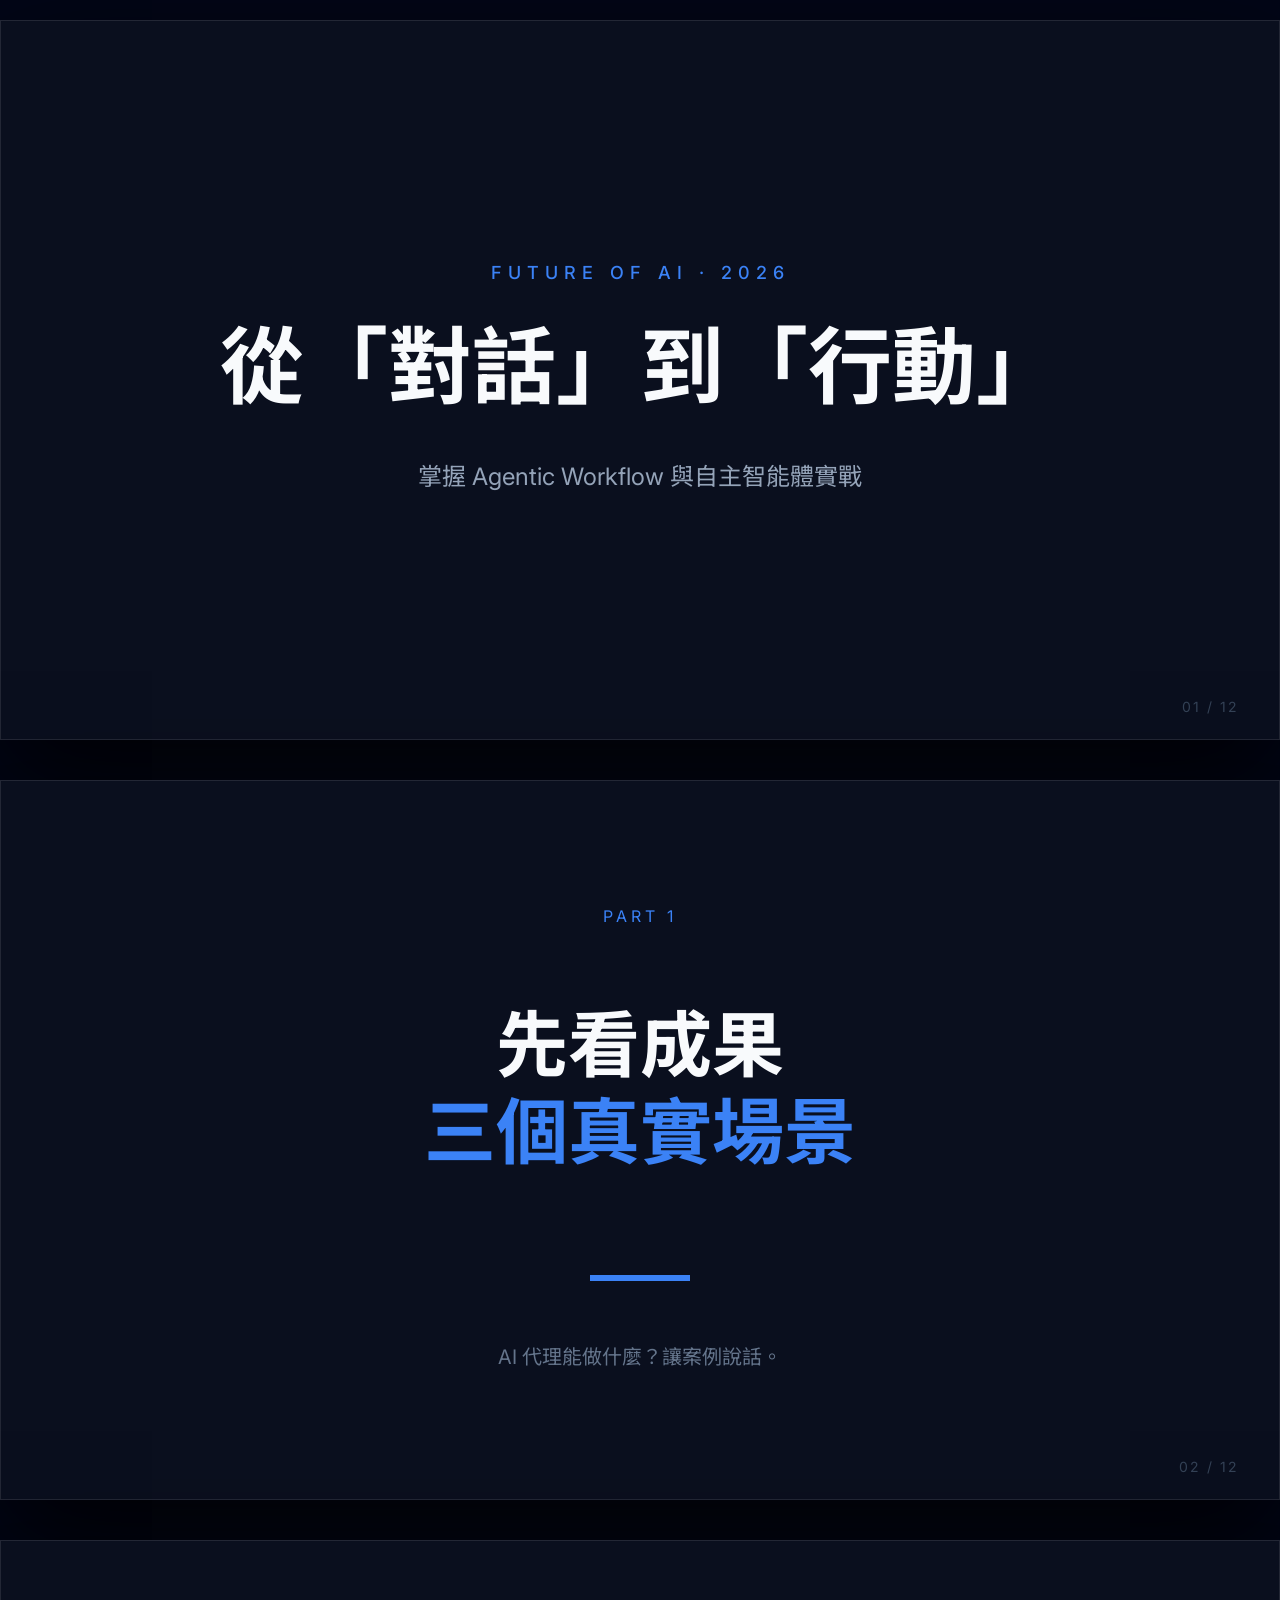
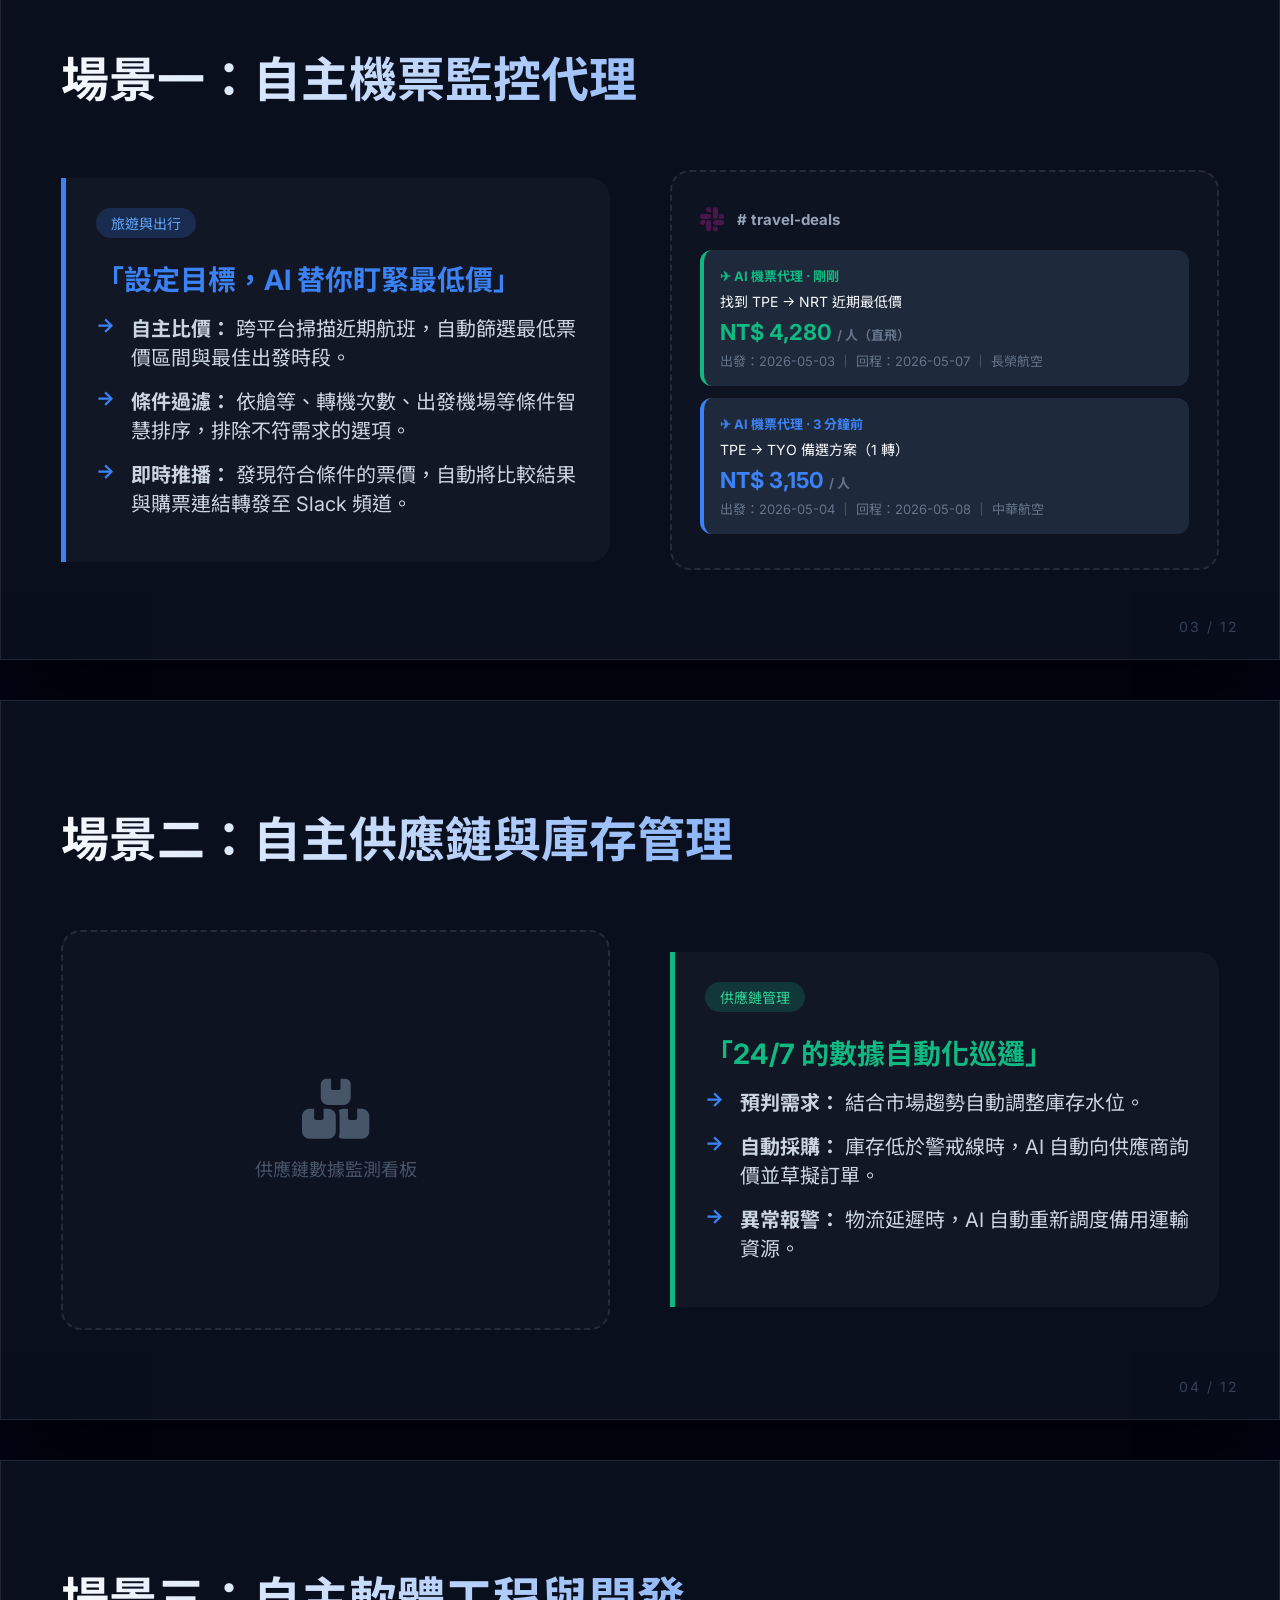
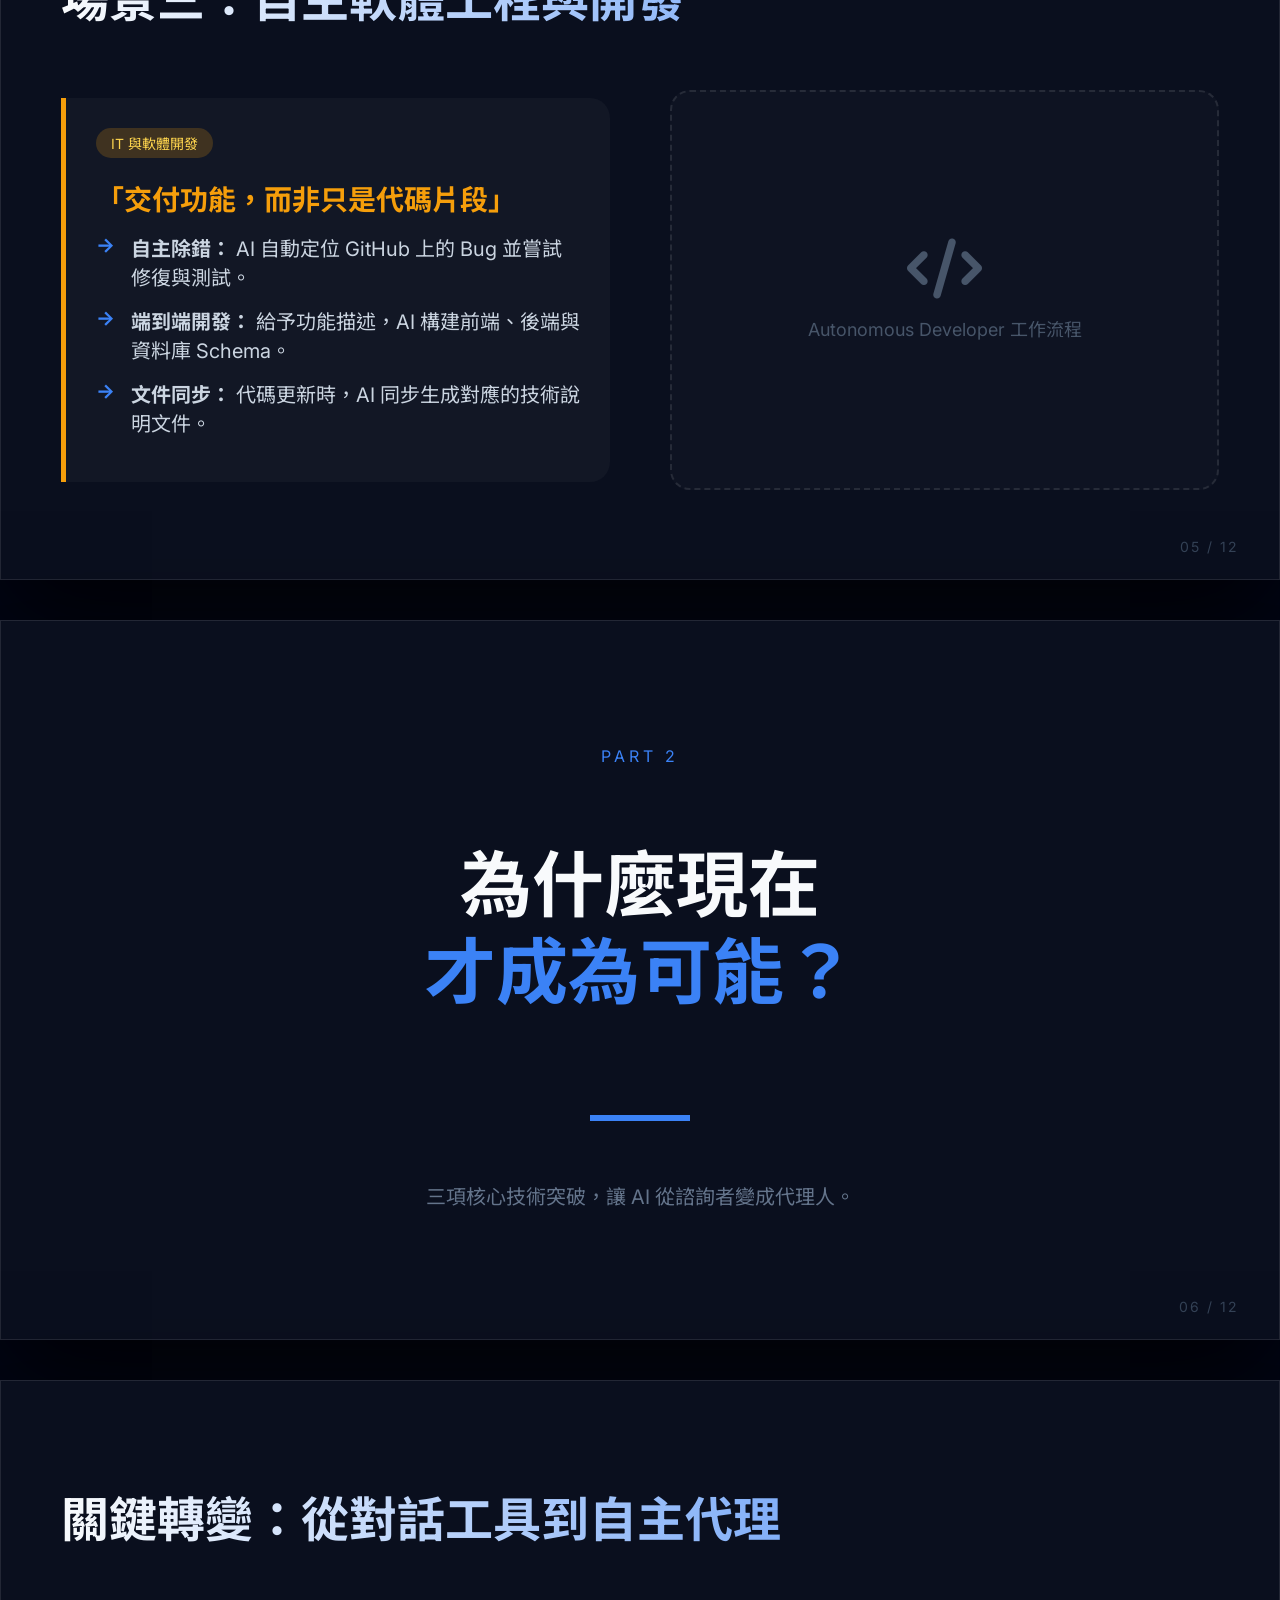
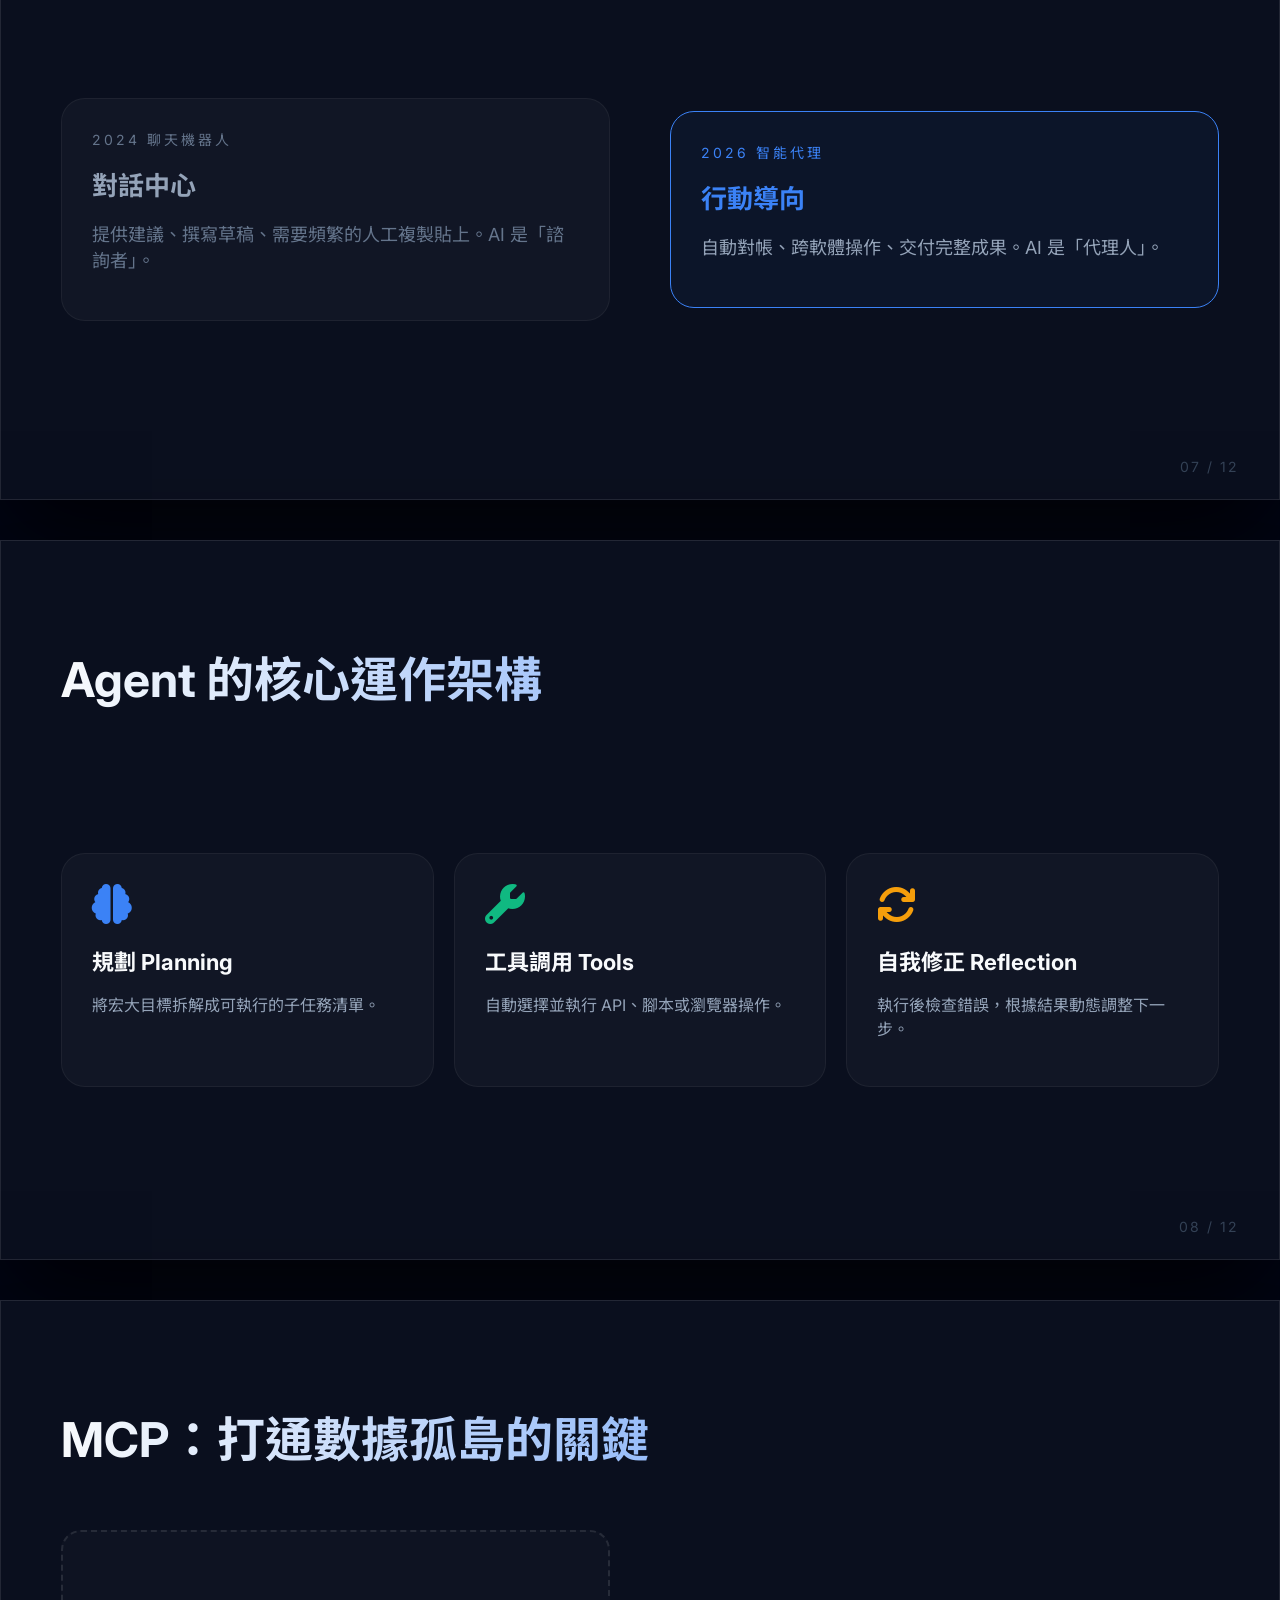
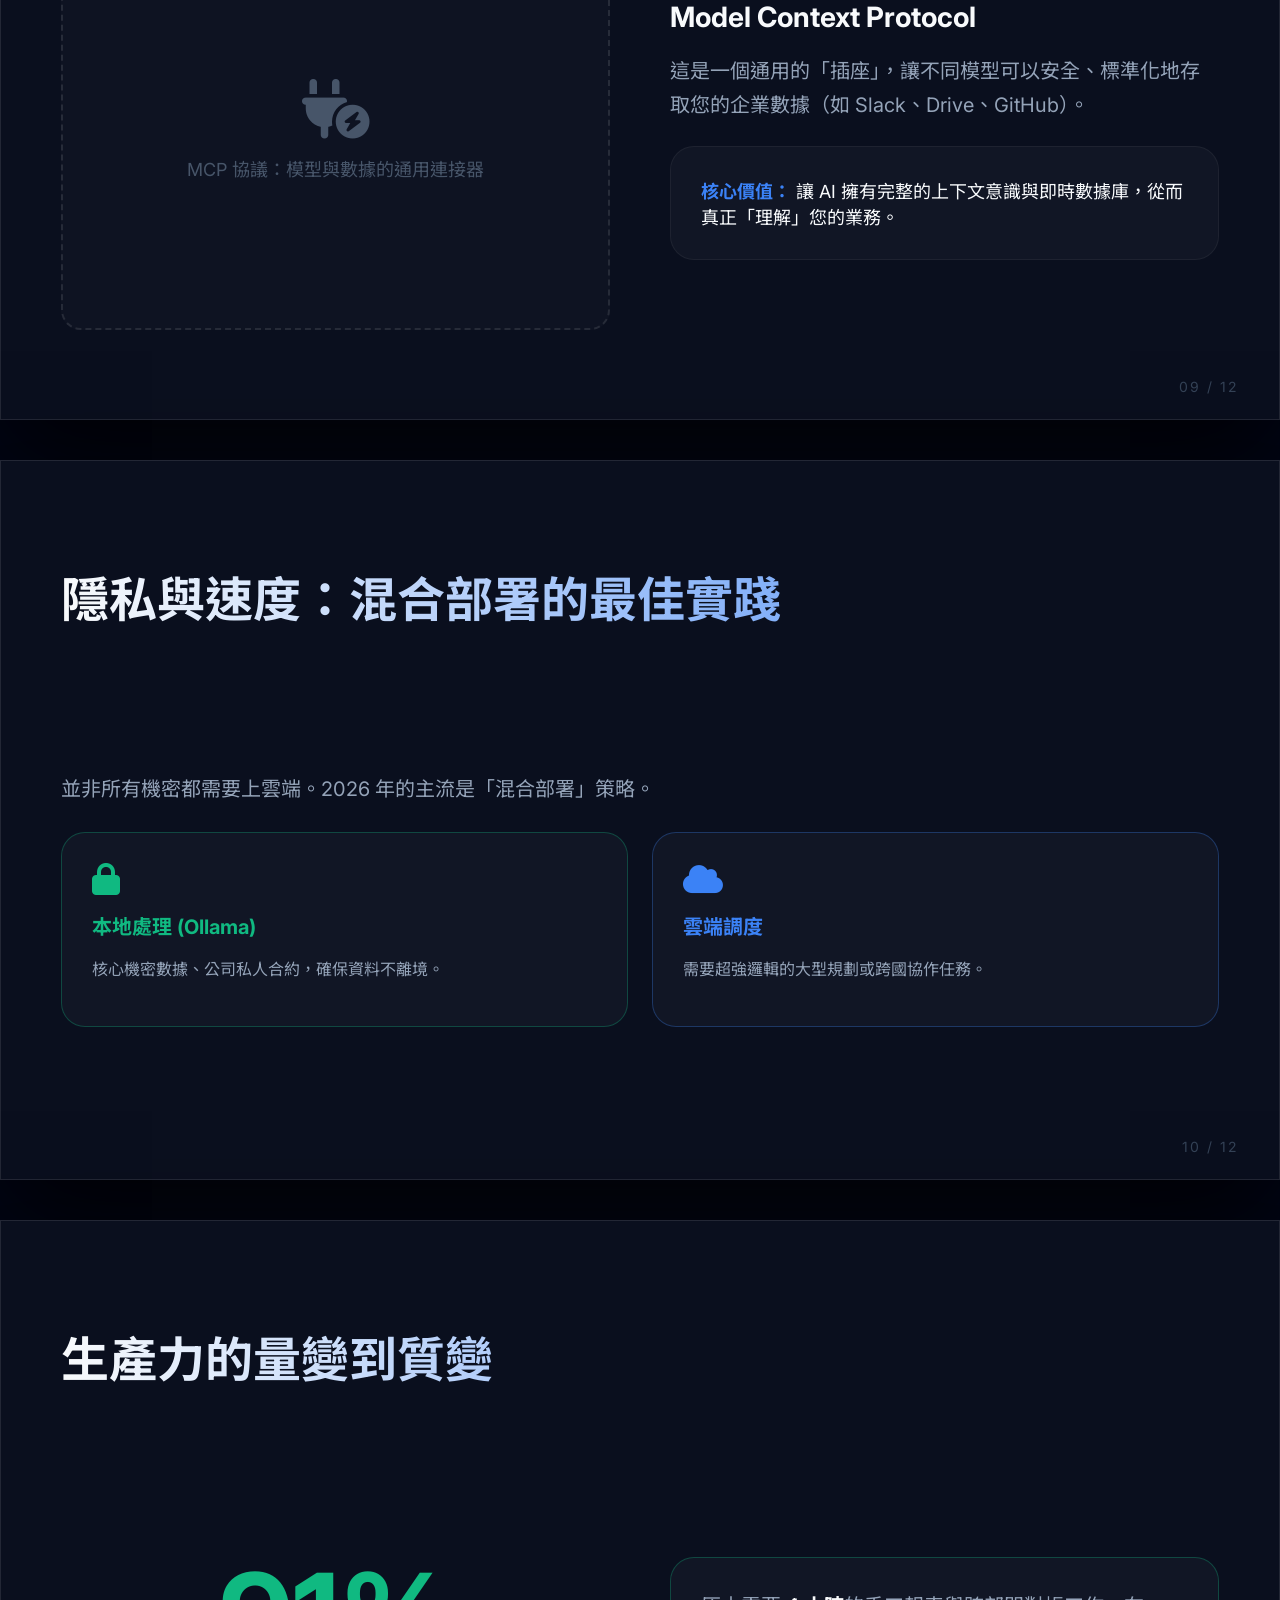
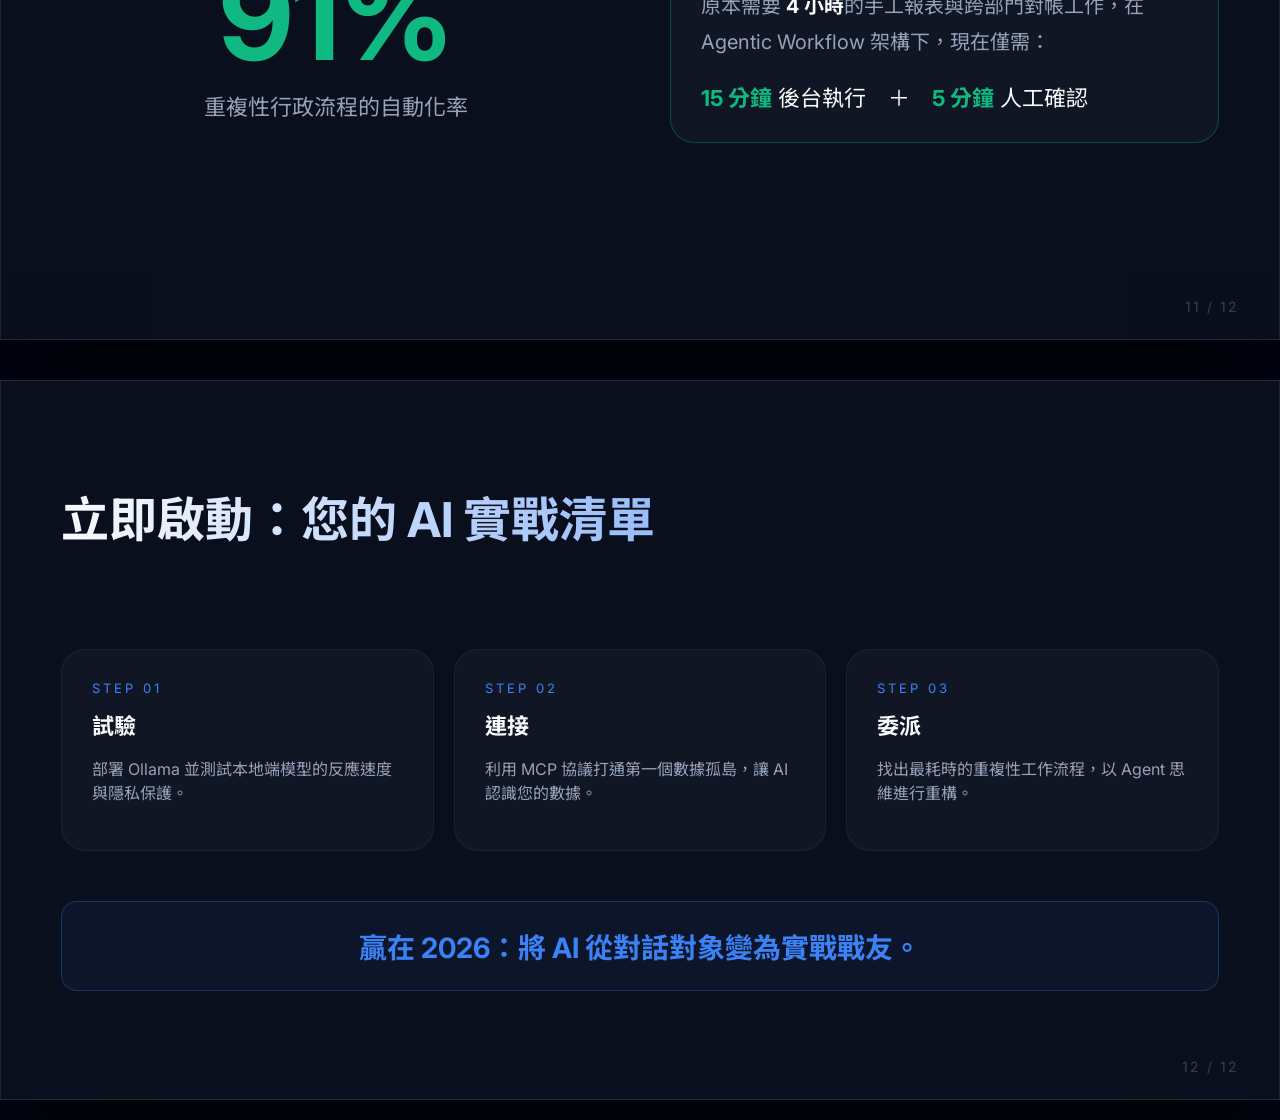
==== docs/index.html @ 6784529e "feat: replace customer service case with flight price monitoring agent with Slack integration" ====
<!DOCTYPE html>
<html lang="zh-Hant">
<head>
    <meta charset="UTF-8">
    <meta name="viewport" content="width=device-width, initial-scale=1.0">
    <title>2026 AI 革命：從理論到實戰</title>
    <link rel="preconnect" href="https://fonts.googleapis.com">
    <link rel="preconnect" href="https://fonts.gstatic.com" crossorigin>
    <link href="https://fonts.googleapis.com/css2?family=Inter:wght@400;700&family=Noto+Sans+TC:wght@400;700&display=swap" rel="stylesheet">
    <link rel="stylesheet" href="https://cdnjs.cloudflare.com/ajax/libs/font-awesome/6.5.1/css/all.min.css">
    <style>
        * { box-sizing: border-box; }
        body { background-color: #020617; margin: 0; padding: 20px 0; display: grid; gap: 40px; grid-template-columns: 1fr; place-items: center; font-family: 'Inter', 'Noto Sans TC', sans-serif; }
        .slide-container { width: 1280px; height: 720px; background-color: #0A0F1E; color: #F8FAFC; padding: 60px; overflow: hidden; position: relative; display: flex; flex-direction: column; border: 1px solid rgba(255, 255, 255, 0.1); box-shadow: 0 40px 100px rgba(0,0,0,0.8); }
        .slide-title { font-size: 48px; margin-bottom: 30px; background: linear-gradient(90deg, #F8FAFC 0%, #3B82F6 100%); -webkit-background-clip: text; -webkit-text-fill-color: transparent; z-index: 2; font-weight: 700; }
        .content-area { flex-grow: 1; display: flex; flex-direction: column; justify-content: center; width: 100%; z-index: 2; }
        .two-column { display: grid; grid-template-columns: 1fr 1fr; gap: 60px; align-items: center; }
        .placeholder-box { border-radius: 20px; border: 2px dashed rgba(255, 255, 255, 0.1); height: 400px; display: flex; flex-direction: column; align-items: center; justify-content: center; background: rgba(255, 255, 255, 0.02); color: #475569; font-size: 18px; gap: 16px; }
        .tile { background: rgba(255, 255, 255, 0.03); border: 1px solid rgba(255, 255, 255, 0.05); padding: 30px; border-radius: 24px; }
        .case-card { background: rgba(255, 255, 255, 0.03); border-left: 5px solid #3B82F6; padding: 30px; border-radius: 0 20px 20px 0; }
        .case-card h3 { font-size: 28px; color: #3B82F6; margin: 0 0 15px; }
        .tag { display: inline-block; background: rgba(59, 130, 246, 0.2); color: #60A5FA; padding: 5px 15px; border-radius: 50px; font-size: 14px; margin-bottom: 20px; text-transform: uppercase; }
        ul { list-style: none; padding: 0; margin: 0; }
        li { margin-bottom: 15px; padding-left: 35px; position: relative; font-size: 20px; color: #CBD5E1; }
        li::before { content: '→'; position: absolute; left: 0; color: #3B82F6; font-weight: 700; }
        .stats-highlight { font-size: 120px; font-weight: 700; color: #10B981; line-height: 1; }
        .slide-number { position: absolute; bottom: 24px; right: 40px; font-size: 14px; color: #334155; z-index: 2; letter-spacing: 2px; }
        .section-label { font-size: 16px; color: #3B82F6; letter-spacing: 4px; text-transform: uppercase; margin-bottom: 16px; }
    </style>
</head>
<body>

<!-- 01 封面 -->
<div class="slide-container">
    <div style="text-align: center; height: 100%; display: flex; flex-direction: column; justify-content: center;">
        <p style="font-size: 18px; color: #3B82F6; letter-spacing: 6px; font-weight: 500; text-transform: uppercase;">Future of AI · 2026</p>
        <h1 style="font-size: 84px; margin: 20px 0; font-weight: 700; line-height: 1.1;">從「對話」到「行動」</h1>
        <p style="font-size: 24px; color: #94A3B8;">掌握 Agentic Workflow 與自主智能體實戰</p>
    </div>
    <div class="slide-number">01 / 12</div>
</div>

<!-- 02 先看成果（章節分隔） -->
<div class="slide-container">
    <div style="text-align: center; display: flex; flex-direction: column; justify-content: center; height: 100%;">
        <p class="section-label">Part 1</p>
        <h2 style="font-size: 72px; color: #F8FAFC; line-height: 1.2;">先看成果<br><span style="color: #3B82F6;">三個真實場景</span></h2>
        <div style="width: 100px; height: 6px; background: #3B82F6; margin: 40px auto;"></div>
        <p style="color: #64748B; font-size: 20px;">AI 代理能做什麼？讓案例說話。</p>
    </div>
    <div class="slide-number">02 / 12</div>
</div>

<!-- 03 實戰案例一：機票查詢 -->
<div class="slide-container">
    <h2 class="slide-title">場景一：自主機票監控代理</h2>
    <div class="content-area">
        <div class="two-column">
            <div class="case-card">
                <span class="tag">旅遊與出行</span>
                <h3>「設定目標，AI 替你盯緊最低價」</h3>
                <ul>
                    <li><strong>自主比價：</strong> 跨平台掃描近期航班，自動篩選最低票價區間與最佳出發時段。</li>
                    <li><strong>條件過濾：</strong> 依艙等、轉機次數、出發機場等條件智慧排序，排除不符需求的選項。</li>
                    <li><strong>即時推播：</strong> 發現符合條件的票價，自動將比較結果與購票連結轉發至 Slack 頻道。</li>
                </ul>
            </div>
            <div class="placeholder-box" style="gap: 0;">
                <div style="width: 100%; padding: 24px 28px; display: flex; flex-direction: column; gap: 12px;">
                    <div style="display: flex; align-items: center; gap: 12px; margin-bottom: 4px;">
                        <i class="fa-brands fa-slack" style="font-size: 28px; color: #4A154B;"></i>
                        <span style="font-size: 15px; color: #94A3B8; font-weight: 700;"># travel-deals</span>
                    </div>
                    <div style="background: #1E293B; border-radius: 12px; padding: 16px; border-left: 4px solid #10B981;">
                        <p style="margin: 0 0 6px; font-size: 13px; color: #10B981; font-weight: 700;">✈ AI 機票代理 · 剛剛</p>
                        <p style="margin: 0 0 8px; font-size: 14px; color: #F8FAFC;">找到 TPE → NRT 近期最低價</p>
                        <p style="margin: 0; font-size: 22px; color: #10B981; font-weight: 700;">NT$ 4,280 <span style="font-size: 13px; color: #64748B;">/ 人（直飛）</span></p>
                        <p style="margin: 6px 0 0; font-size: 13px; color: #64748B;">出發：2026-05-03 ｜ 回程：2026-05-07 ｜ 長榮航空</p>
                    </div>
                    <div style="background: #1E293B; border-radius: 12px; padding: 16px; border-left: 4px solid #3B82F6;">
                        <p style="margin: 0 0 6px; font-size: 13px; color: #3B82F6; font-weight: 700;">✈ AI 機票代理 · 3 分鐘前</p>
                        <p style="margin: 0 0 8px; font-size: 14px; color: #F8FAFC;">TPE → TYO 備選方案（1 轉）</p>
                        <p style="margin: 0; font-size: 22px; color: #3B82F6; font-weight: 700;">NT$ 3,150 <span style="font-size: 13px; color: #64748B;">/ 人</span></p>
                        <p style="margin: 6px 0 0; font-size: 13px; color: #64748B;">出發：2026-05-04 ｜ 回程：2026-05-08 ｜ 中華航空</p>
                    </div>
                </div>
            </div>
        </div>
    </div>
    <div class="slide-number">03 / 12</div>
</div>

<!-- 04 實戰案例二：供應鏈 -->
<div class="slide-container">
    <h2 class="slide-title">場景二：自主供應鏈與庫存管理</h2>
    <div class="content-area">
        <div class="two-column">
            <div class="placeholder-box">
                <i class="fa-solid fa-boxes-stacked" style="font-size: 60px;"></i>
                <span>供應鏈數據監測看板</span>
            </div>
            <div class="case-card" style="border-left-color: #10B981;">
                <span class="tag" style="background: rgba(16,185,129,0.2); color: #34D399;">供應鏈管理</span>
                <h3 style="color: #10B981;">「24/7 的數據自動化巡邏」</h3>
                <ul>
                    <li><strong>預判需求：</strong> 結合市場趨勢自動調整庫存水位。</li>
                    <li><strong>自動採購：</strong> 庫存低於警戒線時，AI 自動向供應商詢價並草擬訂單。</li>
                    <li><strong>異常報警：</strong> 物流延遲時，AI 自動重新調度備用運輸資源。</li>
                </ul>
            </div>
        </div>
    </div>
    <div class="slide-number">04 / 12</div>
</div>

<!-- 05 實戰案例三：軟體開發 -->
<div class="slide-container">
    <h2 class="slide-title">場景三：自主軟體工程與開發</h2>
    <div class="content-area">
        <div class="two-column">
            <div class="case-card" style="border-left-color: #F59E0B;">
                <span class="tag" style="background: rgba(245,158,11,0.2); color: #FCD34D;">IT 與軟體開發</span>
                <h3 style="color: #F59E0B;">「交付功能，而非只是代碼片段」</h3>
                <ul>
                    <li><strong>自主除錯：</strong> AI 自動定位 GitHub 上的 Bug 並嘗試修復與測試。</li>
                    <li><strong>端到端開發：</strong> 給予功能描述，AI 構建前端、後端與資料庫 Schema。</li>
                    <li><strong>文件同步：</strong> 代碼更新時，AI 同步生成對應的技術說明文件。</li>
                </ul>
            </div>
            <div class="placeholder-box">
                <i class="fa-solid fa-code" style="font-size: 60px;"></i>
                <span>Autonomous Developer 工作流程</span>
            </div>
        </div>
    </div>
    <div class="slide-number">05 / 12</div>
</div>

<!-- 06 技術解析（章節分隔） -->
<div class="slide-container">
    <div style="text-align: center; display: flex; flex-direction: column; justify-content: center; height: 100%;">
        <p class="section-label">Part 2</p>
        <h2 style="font-size: 72px; color: #F8FAFC; line-height: 1.2;">為什麼現在<br><span style="color: #3B82F6;">才成為可能？</span></h2>
        <div style="width: 100px; height: 6px; background: #3B82F6; margin: 40px auto;"></div>
        <p style="color: #64748B; font-size: 20px;">三項核心技術突破，讓 AI 從諮詢者變成代理人。</p>
    </div>
    <div class="slide-number">06 / 12</div>
</div>

<!-- 07 2024 vs 2026 對比 -->
<div class="slide-container">
    <h2 class="slide-title">關鍵轉變：從對話工具到自主代理</h2>
    <div class="content-area">
        <div class="two-column">
            <div class="tile">
                <p style="font-size: 14px; color: #64748B; letter-spacing: 3px; text-transform: uppercase; margin: 0 0 16px;">2024 聊天機器人</p>
                <h3 style="color: #94A3B8; font-size: 26px; margin: 0 0 16px;">對話中心</h3>
                <p style="color: #64748B; font-size: 18px;">提供建議、撰寫草稿、需要頻繁的人工複製貼上。AI 是「諮詢者」。</p>
            </div>
            <div class="tile" style="border-color: #3B82F6; background: rgba(59, 130, 246, 0.05);">
                <p style="font-size: 14px; color: #3B82F6; letter-spacing: 3px; text-transform: uppercase; margin: 0 0 16px;">2026 智能代理</p>
                <h3 style="color: #3B82F6; font-size: 26px; margin: 0 0 16px;">行動導向</h3>
                <p style="color: #94A3B8; font-size: 18px;">自動對帳、跨軟體操作、交付完整成果。AI 是「代理人」。</p>
            </div>
        </div>
    </div>
    <div class="slide-number">07 / 12</div>
</div>

<!-- 08 Agent 架構 -->
<div class="slide-container">
    <h2 class="slide-title">Agent 的核心運作架構</h2>
    <div class="content-area">
        <div style="display: grid; grid-template-columns: repeat(3, 1fr); gap: 20px;">
            <div class="tile">
                <i class="fa-solid fa-brain" style="font-size: 40px; color: #3B82F6; margin-bottom: 20px; display: block;"></i>
                <h4 style="font-size: 22px; margin: 0 0 12px;">規劃 Planning</h4>
                <p style="color: #94A3B8;">將宏大目標拆解成可執行的子任務清單。</p>
            </div>
            <div class="tile">
                <i class="fa-solid fa-wrench" style="font-size: 40px; color: #10B981; margin-bottom: 20px; display: block;"></i>
                <h4 style="font-size: 22px; margin: 0 0 12px;">工具調用 Tools</h4>
                <p style="color: #94A3B8;">自動選擇並執行 API、腳本或瀏覽器操作。</p>
            </div>
            <div class="tile">
                <i class="fa-solid fa-arrows-rotate" style="font-size: 40px; color: #F59E0B; margin-bottom: 20px; display: block;"></i>
                <h4 style="font-size: 22px; margin: 0 0 12px;">自我修正 Reflection</h4>
                <p style="color: #94A3B8;">執行後檢查錯誤，根據結果動態調整下一步。</p>
            </div>
        </div>
    </div>
    <div class="slide-number">08 / 12</div>
</div>

<!-- 09 MCP -->
<div class="slide-container">
    <h2 class="slide-title">MCP：打通數據孤島的關鍵</h2>
    <div class="content-area">
        <div class="two-column">
            <div class="placeholder-box">
                <i class="fa-solid fa-plug-circle-bolt" style="font-size: 60px;"></i>
                <span>MCP 協議：模型與數據的通用連接器</span>
            </div>
            <div>
                <h3 style="font-size: 28px; margin: 0 0 20px;">Model Context Protocol</h3>
                <p style="color: #94A3B8; font-size: 20px; line-height: 1.7;">這是一個通用的「插座」，讓不同模型可以安全、標準化地存取您的企業數據（如 Slack、Drive、GitHub）。</p>
                <div class="tile" style="margin-top: 24px;">
                    <p style="margin: 0; font-size: 18px;"><strong style="color: #3B82F6;">核心價值：</strong> 讓 AI 擁有完整的上下文意識與即時數據庫，從而真正「理解」您的業務。</p>
                </div>
            </div>
        </div>
    </div>
    <div class="slide-number">09 / 12</div>
</div>

<!-- 10 隱私與混合部署 -->
<div class="slide-container">
    <h2 class="slide-title">隱私與速度：混合部署的最佳實踐</h2>
    <div class="content-area">
        <p style="color: #94A3B8; font-size: 20px; margin-bottom: 30px;">並非所有機密都需要上雲端。2026 年的主流是「混合部署」策略。</p>
        <div style="display: grid; grid-template-columns: 1fr 1fr; gap: 24px;">
            <div class="tile" style="border-color: rgba(16,185,129,0.3);">
                <i class="fa-solid fa-lock" style="font-size: 32px; color: #10B981; margin-bottom: 16px; display: block;"></i>
                <h4 style="font-size: 20px; color: #10B981; margin: 0 0 12px;">本地處理 (Ollama)</h4>
                <p style="color: #94A3B8;">核心機密數據、公司私人合約，確保資料不離境。</p>
            </div>
            <div class="tile" style="border-color: rgba(59,130,246,0.3);">
                <i class="fa-solid fa-cloud" style="font-size: 32px; color: #3B82F6; margin-bottom: 16px; display: block;"></i>
                <h4 style="font-size: 20px; color: #3B82F6; margin: 0 0 12px;">雲端調度</h4>
                <p style="color: #94A3B8;">需要超強邏輯的大型規劃或跨國協作任務。</p>
            </div>
        </div>
    </div>
    <div class="slide-number">10 / 12</div>
</div>

<!-- 11 量化成果 -->
<div class="slide-container">
    <h2 class="slide-title">生產力的量變到質變</h2>
    <div class="content-area">
        <div class="two-column">
            <div style="text-align: center;">
                <div class="stats-highlight">91%</div>
                <p style="font-size: 22px; color: #94A3B8; margin-top: 12px;">重複性行政流程的自動化率</p>
            </div>
            <div>
                <div class="tile" style="border-color: rgba(16,185,129,0.3);">
                    <p style="font-size: 20px; color: #94A3B8; line-height: 1.8; margin: 0;">原本需要 <strong style="color: #F8FAFC;">4 小時</strong>的手工報表與跨部門對帳工作，在 Agentic Workflow 架構下，現在僅需：</p>
                    <p style="margin: 20px 0 0; font-size: 22px;"><span style="color: #10B981; font-weight: 700;">15 分鐘</span> 後台執行　＋　<span style="color: #10B981; font-weight: 700;">5 分鐘</span> 人工確認</p>
                </div>
            </div>
        </div>
    </div>
    <div class="slide-number">11 / 12</div>
</div>

<!-- 12 行動號召 -->
<div class="slide-container">
    <h2 class="slide-title">立即啟動：您的 AI 實戰清單</h2>
    <div class="content-area">
        <div style="display: grid; grid-template-columns: repeat(3, 1fr); gap: 20px; margin-top: 20px;">
            <div class="tile">
                <p style="font-size: 13px; color: #3B82F6; letter-spacing: 3px; margin: 0 0 12px;">STEP 01</p>
                <h4 style="font-size: 22px; margin: 0 0 12px;">試驗</h4>
                <p style="color: #94A3B8;">部署 Ollama 並測試本地端模型的反應速度與隱私保護。</p>
            </div>
            <div class="tile">
                <p style="font-size: 13px; color: #3B82F6; letter-spacing: 3px; margin: 0 0 12px;">STEP 02</p>
                <h4 style="font-size: 22px; margin: 0 0 12px;">連接</h4>
                <p style="color: #94A3B8;">利用 MCP 協議打通第一個數據孤島，讓 AI 認識您的數據。</p>
            </div>
            <div class="tile">
                <p style="font-size: 13px; color: #3B82F6; letter-spacing: 3px; margin: 0 0 12px;">STEP 03</p>
                <h4 style="font-size: 22px; margin: 0 0 12px;">委派</h4>
                <p style="color: #94A3B8;">找出最耗時的重複性工作流程，以 Agent 思維進行重構。</p>
            </div>
        </div>
        <div style="margin-top: 50px; text-align: center; padding: 24px; border: 1px solid rgba(59,130,246,0.3); border-radius: 16px; background: rgba(59,130,246,0.05);">
            <p style="font-size: 28px; color: #3B82F6; margin: 0; font-weight: 700;">贏在 2026：將 AI 從對話對象變為實戰戰友。</p>
        </div>
    </div>
    <div class="slide-number">12 / 12</div>
</div>

</body>
</html>
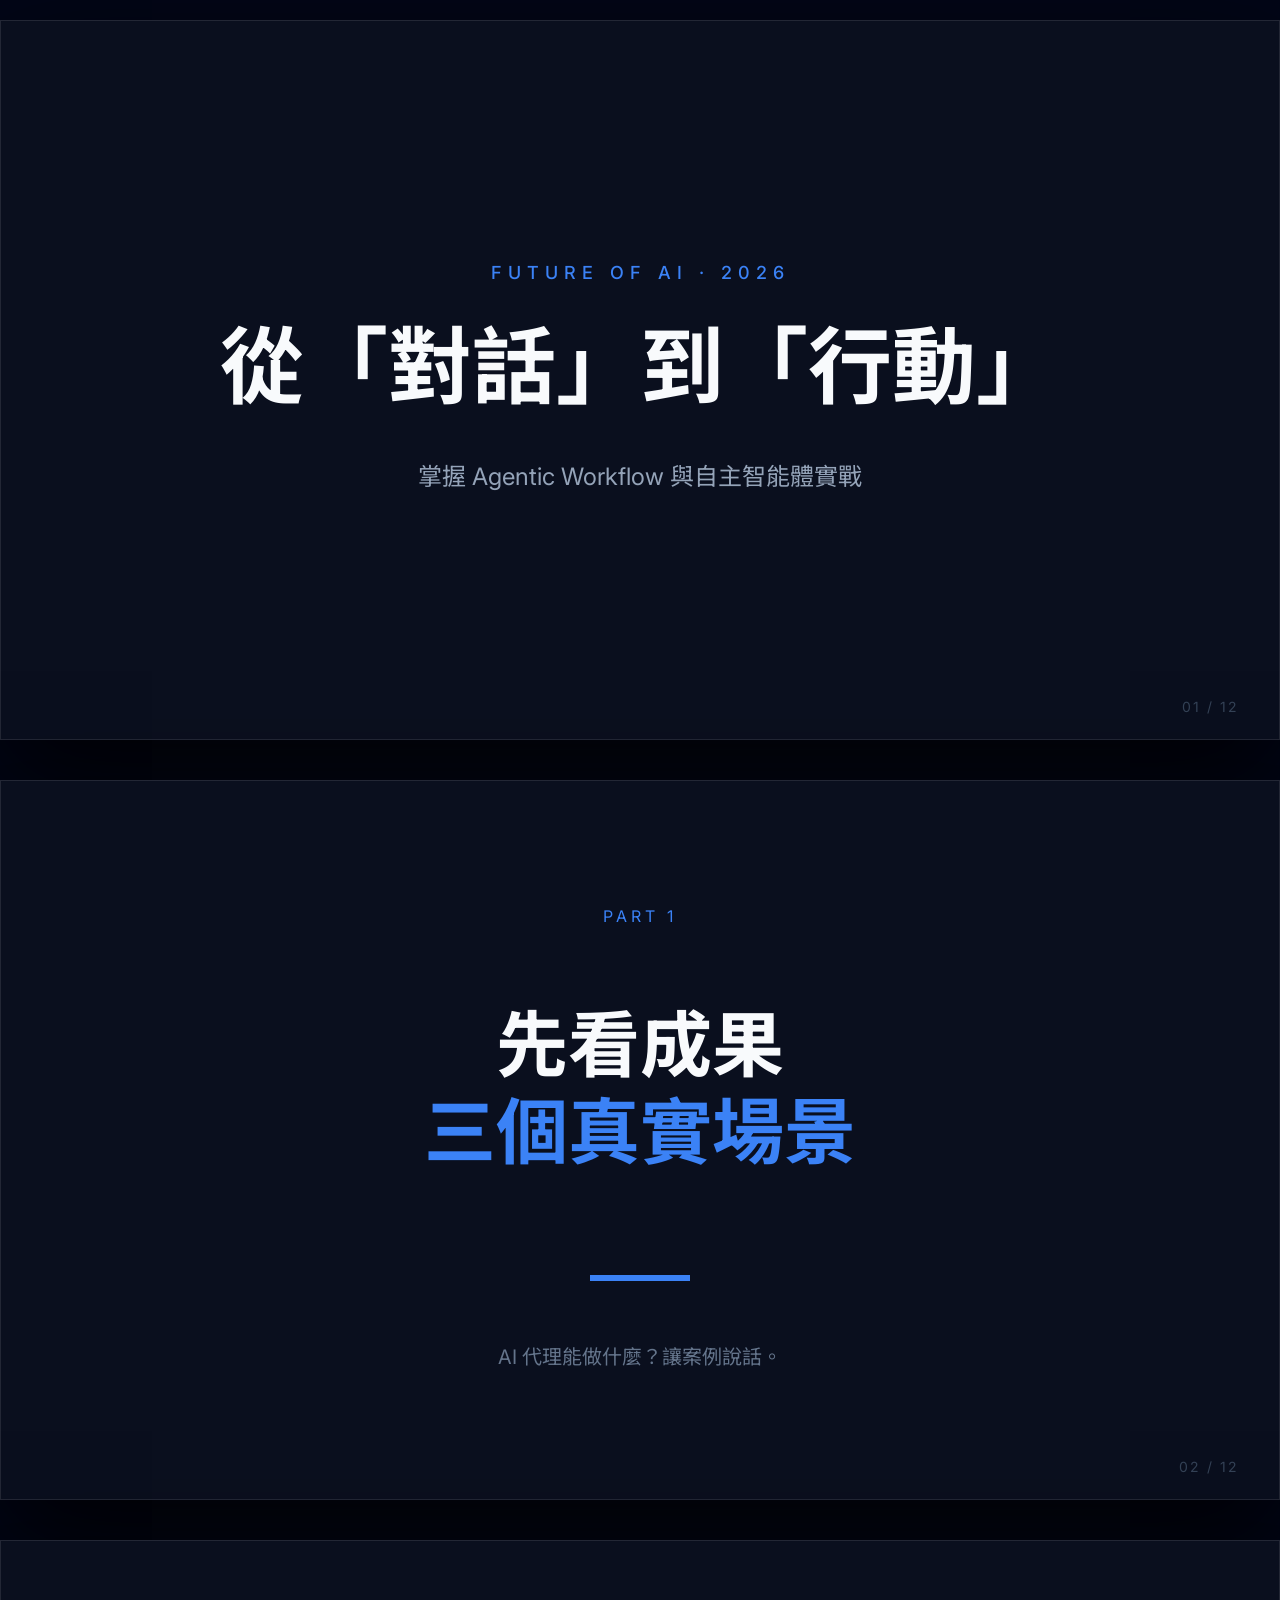
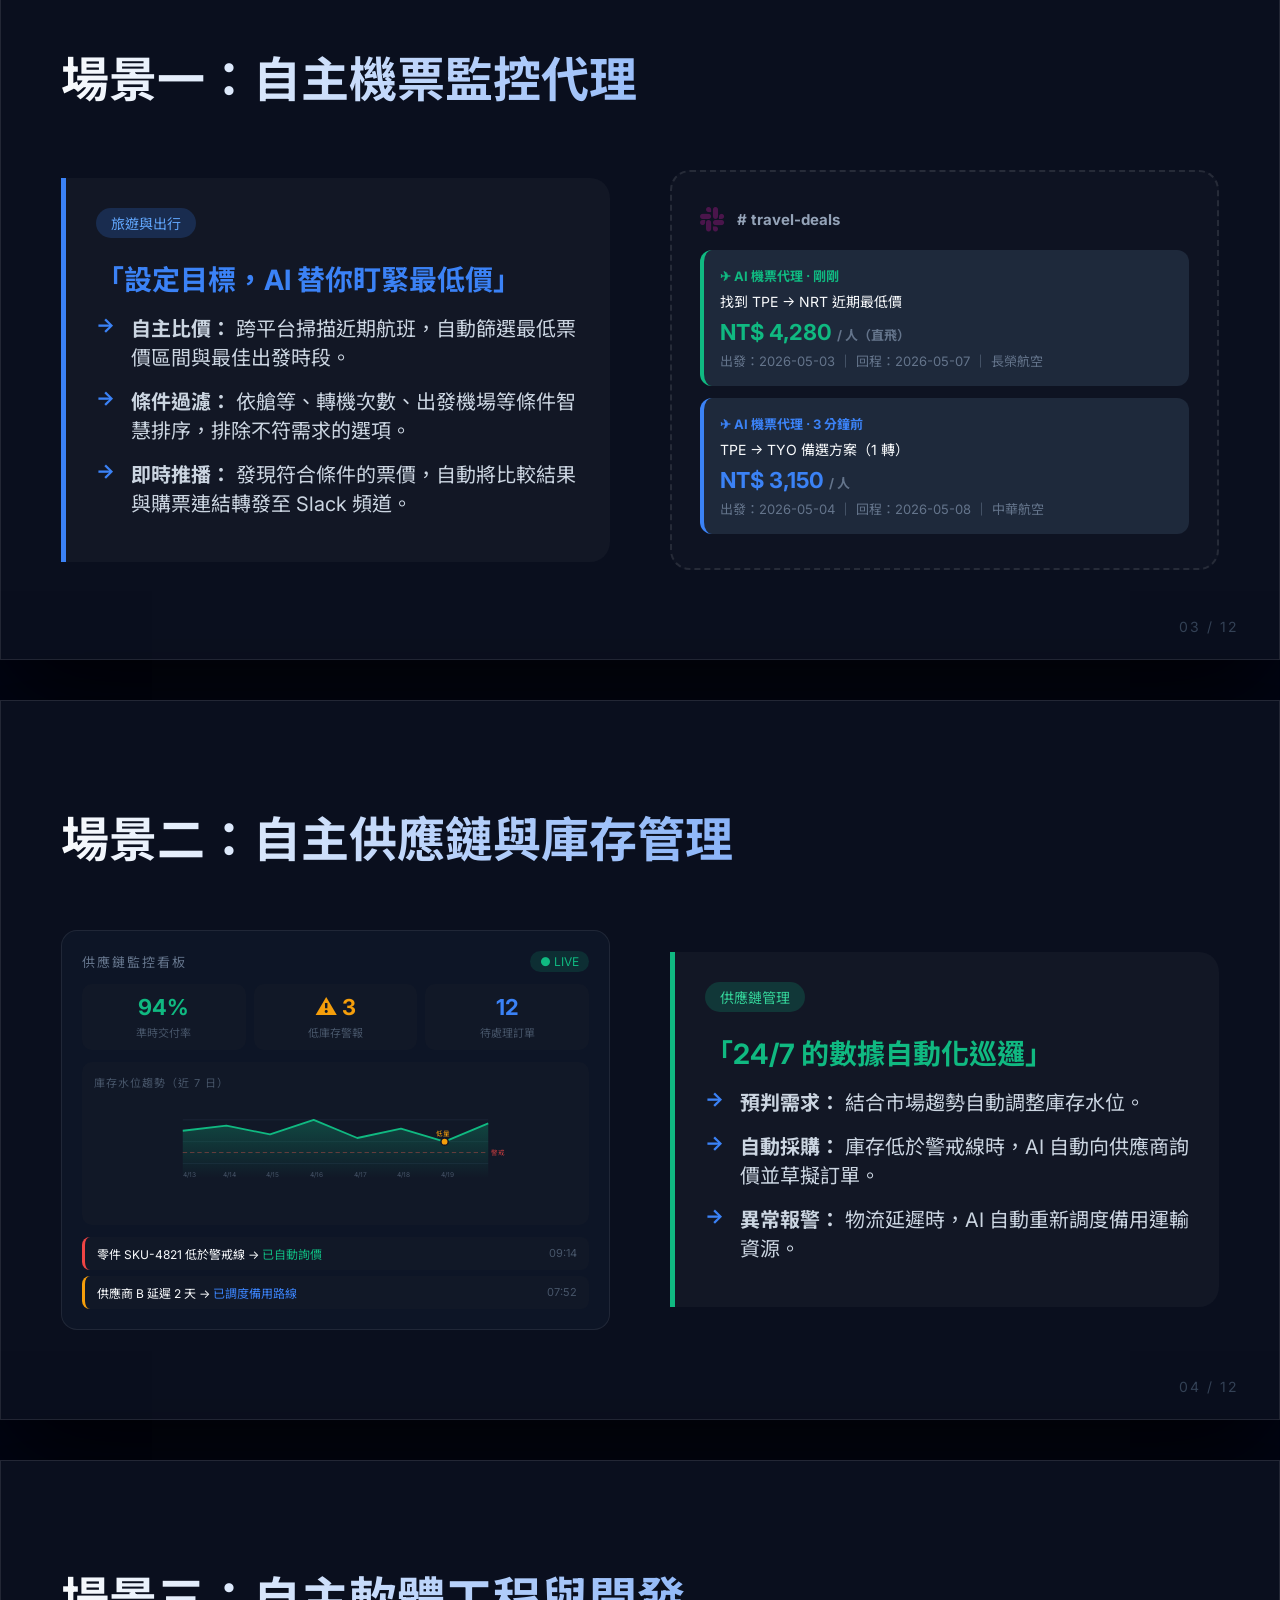
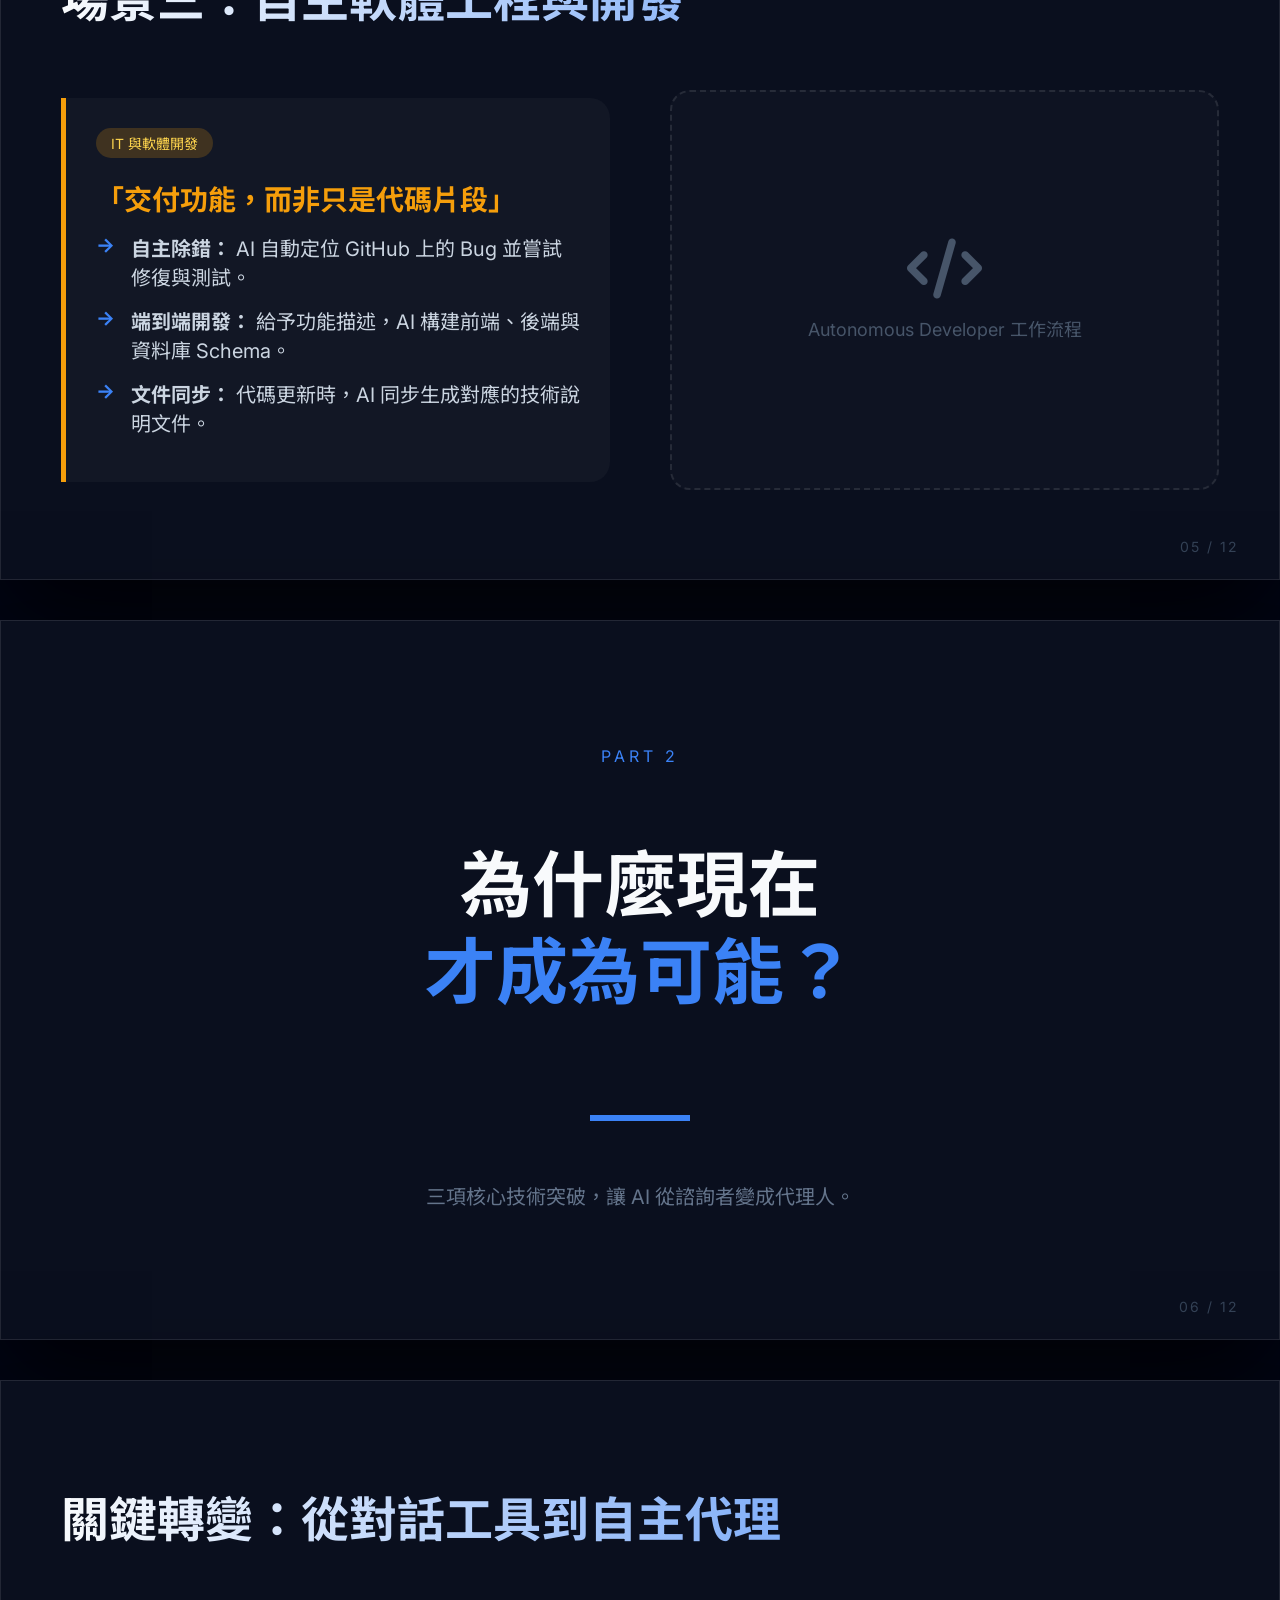
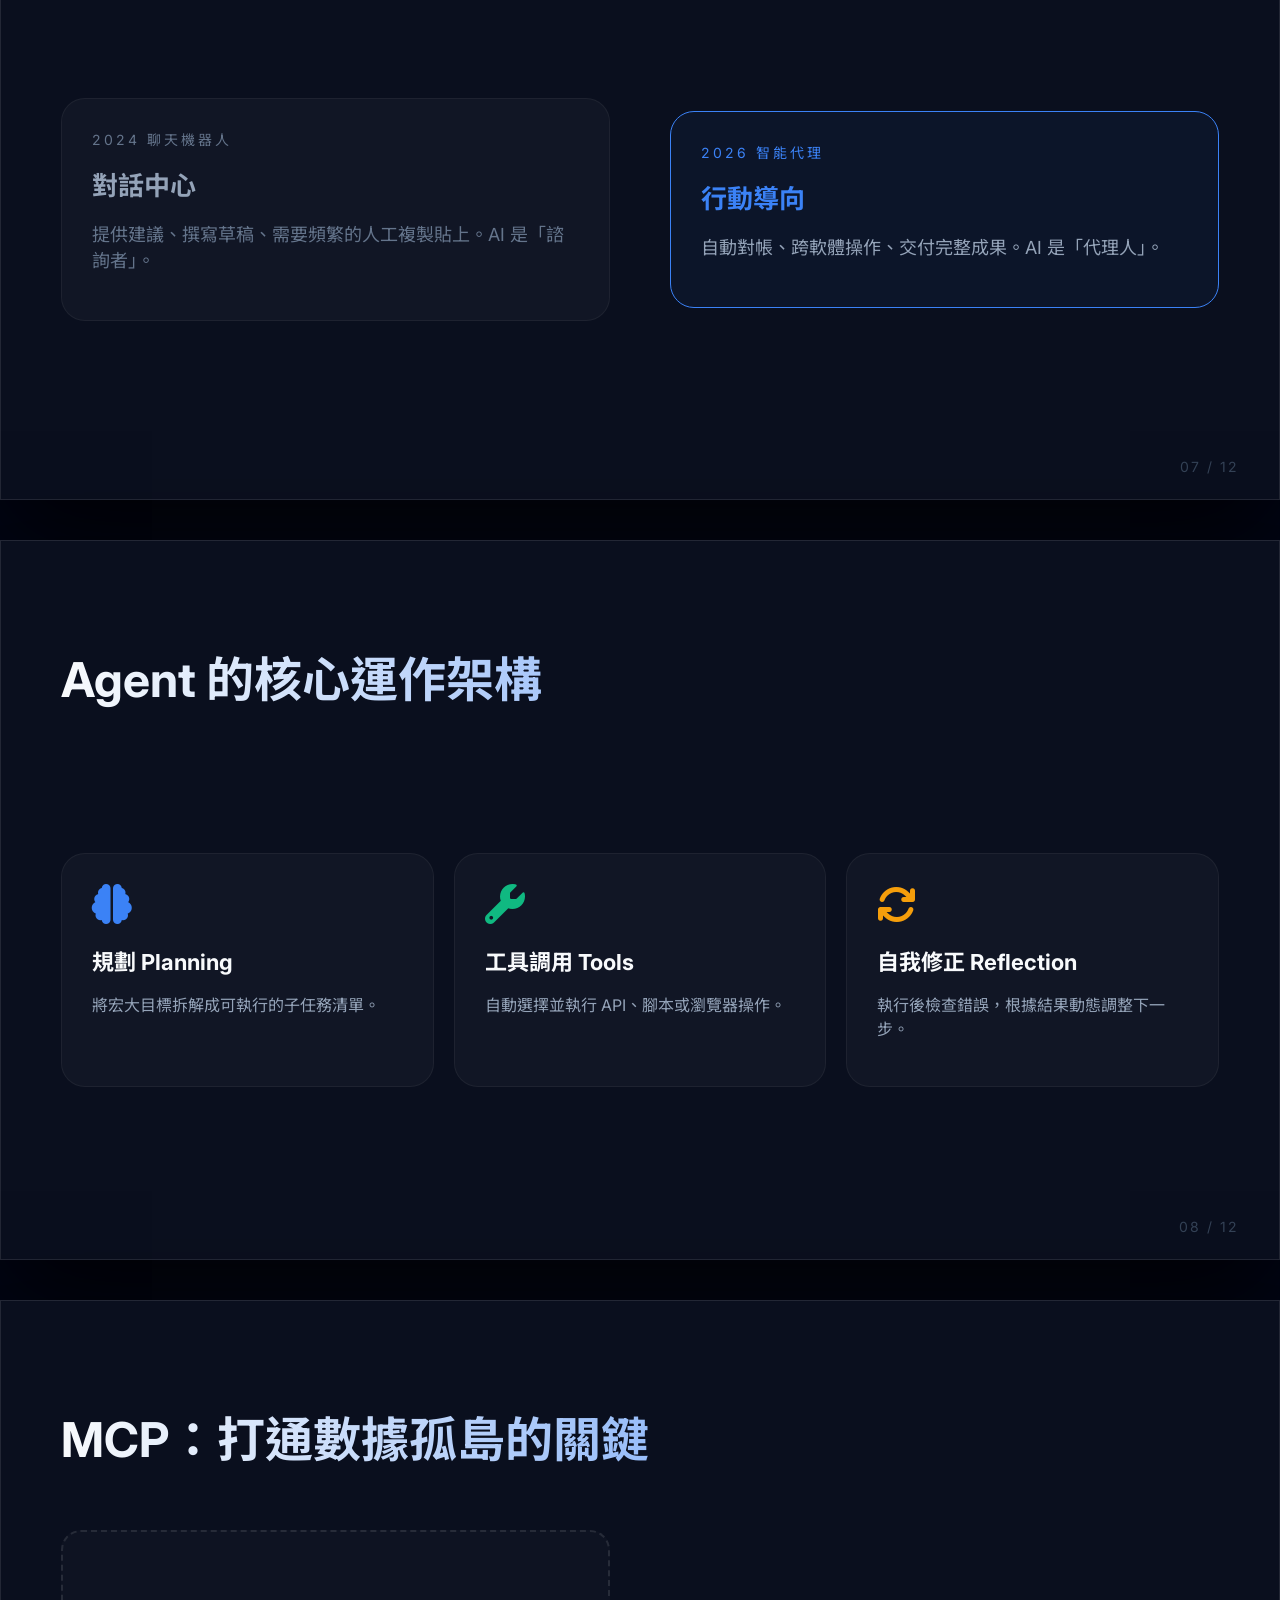
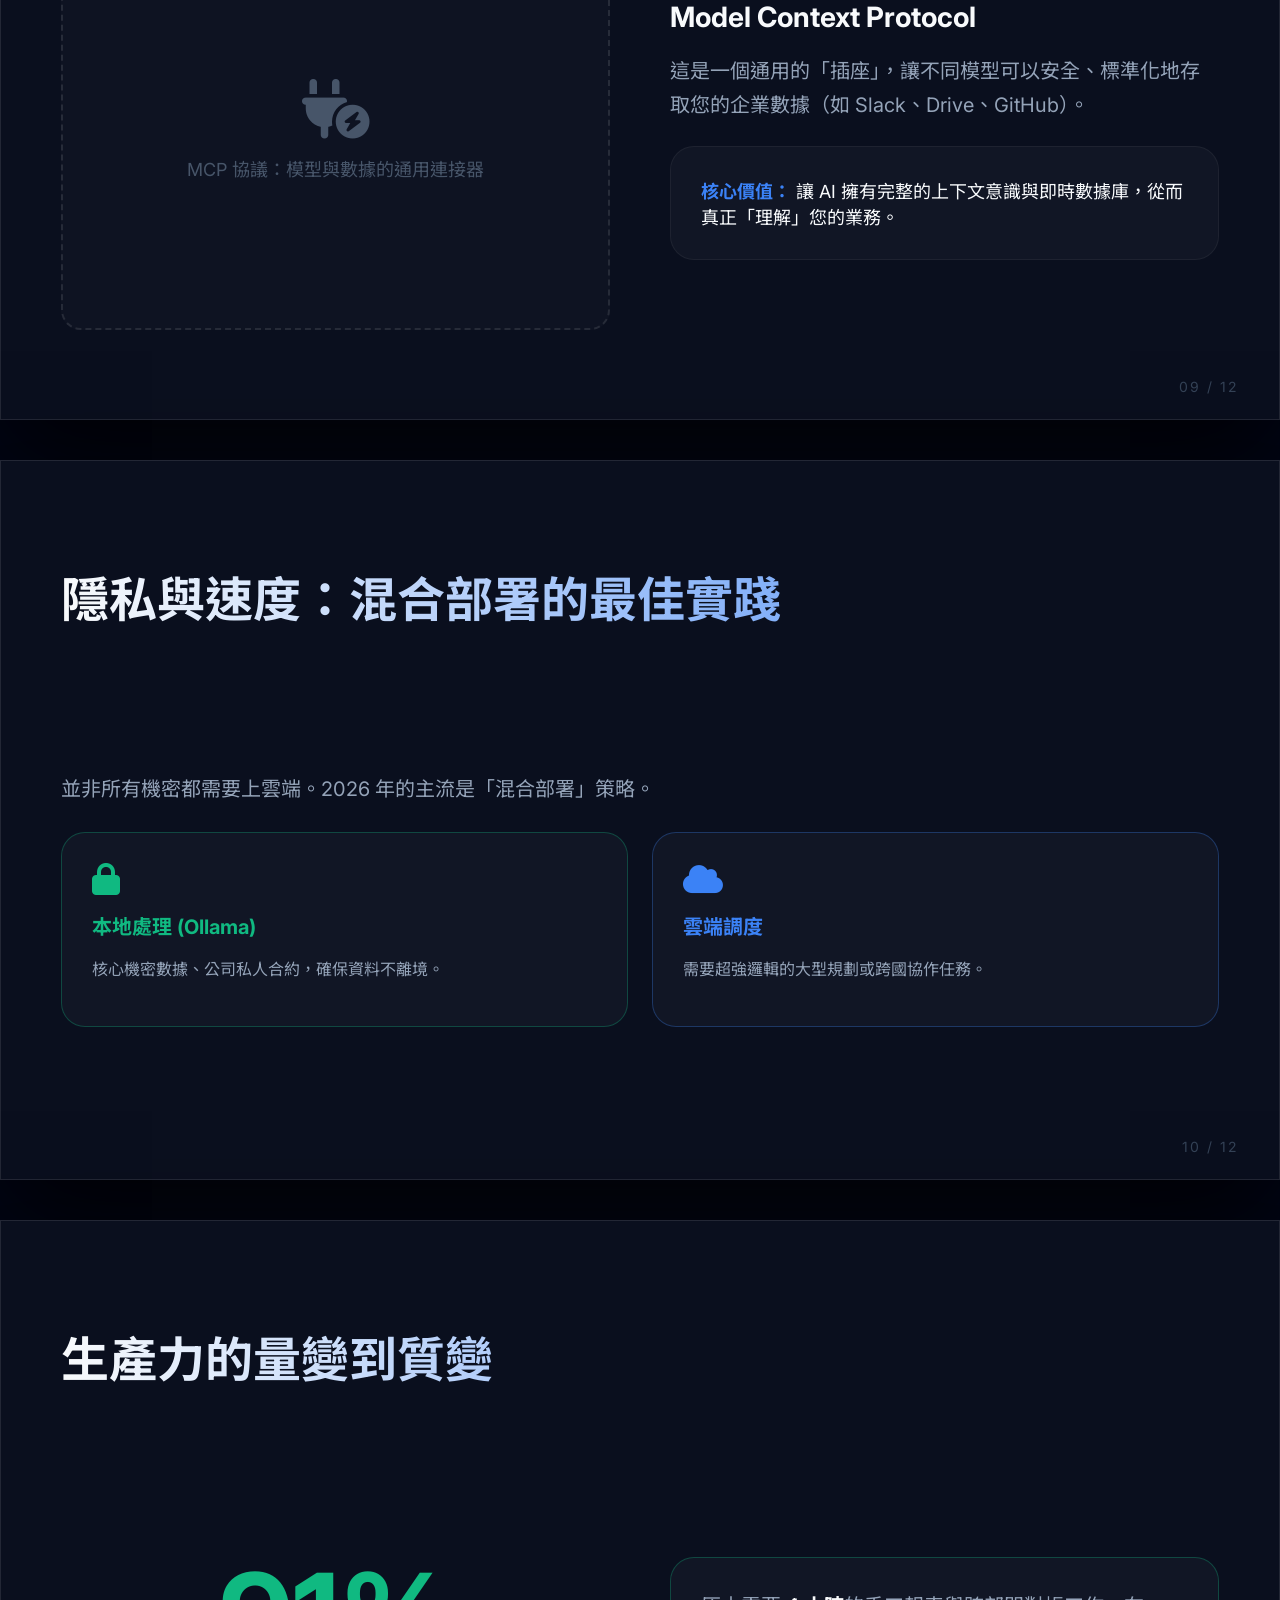
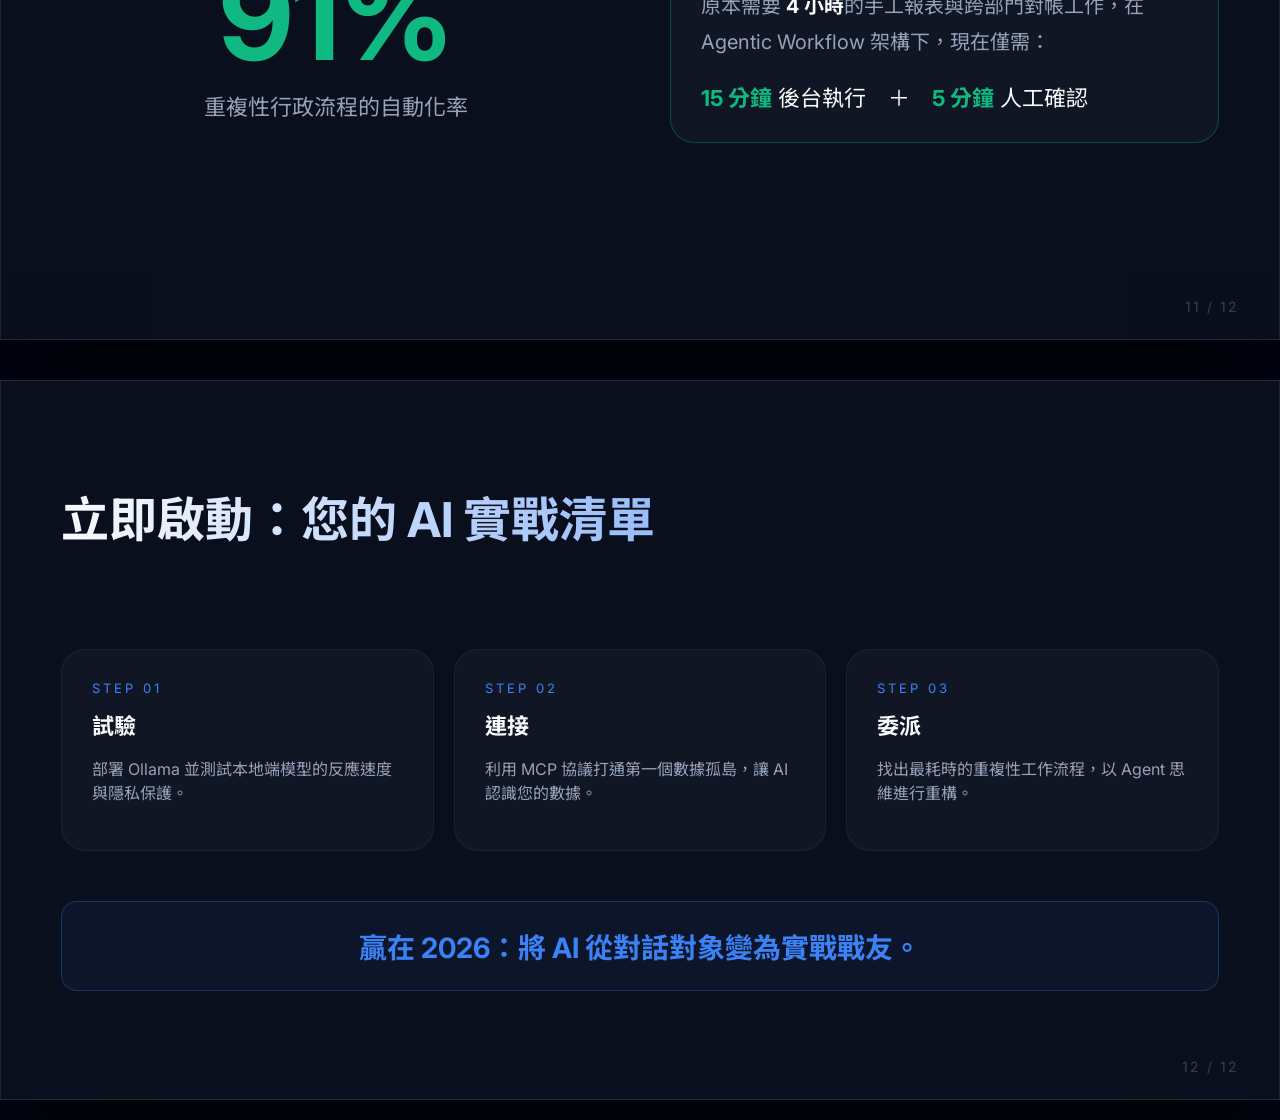
==== commit 2d77fa75: "feat: replace supply chain placeholder with mock dashboard (KPI cards, trend chart, event log)" ====
--- a/docs/index.html
+++ b/docs/index.html
@@ -95,9 +95,73 @@
     <h2 class="slide-title">場景二：自主供應鏈與庫存管理</h2>
     <div class="content-area">
         <div class="two-column">
-            <div class="placeholder-box">
-                <i class="fa-solid fa-boxes-stacked" style="font-size: 60px;"></i>
-                <span>供應鏈數據監測看板</span>
+            <!-- 假圖：供應鏈監控看板 -->
+            <div style="background:#0D1526; border-radius:16px; border:1px solid rgba(255,255,255,0.08); padding:20px; height:400px; display:flex; flex-direction:column; gap:12px; overflow:hidden;">
+                <!-- 標題列 -->
+                <div style="display:flex; justify-content:space-between; align-items:center;">
+                    <span style="font-size:13px; color:#64748B; letter-spacing:2px; text-transform:uppercase;">供應鏈監控看板</span>
+                    <span style="font-size:12px; color:#10B981; background:rgba(16,185,129,0.15); padding:3px 10px; border-radius:20px;">● LIVE</span>
+                </div>
+                <!-- KPI 行 -->
+                <div style="display:grid; grid-template-columns:repeat(3,1fr); gap:8px;">
+                    <div style="background:#111827; border-radius:10px; padding:10px; text-align:center;">
+                        <p style="margin:0; font-size:22px; font-weight:700; color:#10B981;">94%</p>
+                        <p style="margin:4px 0 0; font-size:11px; color:#475569;">準時交付率</p>
+                    </div>
+                    <div style="background:#111827; border-radius:10px; padding:10px; text-align:center;">
+                        <p style="margin:0; font-size:22px; font-weight:700; color:#F59E0B;">⚠ 3</p>
+                        <p style="margin:4px 0 0; font-size:11px; color:#475569;">低庫存警報</p>
+                    </div>
+                    <div style="background:#111827; border-radius:10px; padding:10px; text-align:center;">
+                        <p style="margin:0; font-size:22px; font-weight:700; color:#3B82F6;">12</p>
+                        <p style="margin:4px 0 0; font-size:11px; color:#475569;">待處理訂單</p>
+                    </div>
+                </div>
+                <!-- 折線圖（SVG） -->
+                <div style="background:#111827; border-radius:10px; padding:12px; flex:1; position:relative;">
+                    <p style="margin:0 0 8px; font-size:11px; color:#475569; letter-spacing:1px;">庫存水位趨勢（近 7 日）</p>
+                    <svg viewBox="0 0 420 110" width="100%" height="80" style="overflow:visible;">
+                        <defs>
+                            <linearGradient id="g1" x1="0" y1="0" x2="0" y2="1">
+                                <stop offset="0%" stop-color="#10B981" stop-opacity="0.3"/>
+                                <stop offset="100%" stop-color="#10B981" stop-opacity="0"/>
+                            </linearGradient>
+                        </defs>
+                        <!-- 格線 -->
+                        <line x1="0" y1="30" x2="420" y2="30" stroke="#1E293B" stroke-width="1"/>
+                        <line x1="0" y1="60" x2="420" y2="60" stroke="#1E293B" stroke-width="1"/>
+                        <line x1="0" y1="90" x2="420" y2="90" stroke="#1E293B" stroke-width="1"/>
+                        <!-- 警戒線 -->
+                        <line x1="0" y1="75" x2="420" y2="75" stroke="#EF4444" stroke-width="1" stroke-dasharray="6,4" opacity="0.6"/>
+                        <text x="424" y="79" font-size="9" fill="#EF4444" opacity="0.8">警戒</text>
+                        <!-- 面積填充 -->
+                        <path d="M0,45 L60,38 L120,50 L180,30 L240,55 L300,42 L360,60 L420,35 L420,110 L0,110 Z" fill="url(#g1)"/>
+                        <!-- 折線 -->
+                        <polyline points="0,45 60,38 120,50 180,30 240,55 300,42 360,60 420,35" fill="none" stroke="#10B981" stroke-width="2.5" stroke-linejoin="round"/>
+                        <!-- 數據點 -->
+                        <circle cx="360" cy="60" r="5" fill="#F59E0B" stroke="#0D1526" stroke-width="2"/>
+                        <text x="348" y="52" font-size="9" fill="#F59E0B">低量</text>
+                        <!-- X 軸標籤 -->
+                        <text x="0"   y="108" font-size="9" fill="#475569">4/13</text>
+                        <text x="55"  y="108" font-size="9" fill="#475569">4/14</text>
+                        <text x="115" y="108" font-size="9" fill="#475569">4/15</text>
+                        <text x="175" y="108" font-size="9" fill="#475569">4/16</text>
+                        <text x="235" y="108" font-size="9" fill="#475569">4/17</text>
+                        <text x="295" y="108" font-size="9" fill="#475569">4/18</text>
+                        <text x="355" y="108" font-size="9" fill="#475569">4/19</text>
+                    </svg>
+                </div>
+                <!-- 事件列表 -->
+                <div style="display:flex; flex-direction:column; gap:6px;">
+                    <div style="background:#111827; border-radius:8px; padding:8px 12px; display:flex; justify-content:space-between; align-items:center; border-left:3px solid #EF4444;">
+                        <span style="font-size:12px; color:#F8FAFC;">零件 SKU-4821 低於警戒線 → <span style="color:#10B981;">已自動詢價</span></span>
+                        <span style="font-size:11px; color:#475569;">09:14</span>
+                    </div>
+                    <div style="background:#111827; border-radius:8px; padding:8px 12px; display:flex; justify-content:space-between; align-items:center; border-left:3px solid #F59E0B;">
+                        <span style="font-size:12px; color:#F8FAFC;">供應商 B 延遲 2 天 → <span style="color:#3B82F6;">已調度備用路線</span></span>
+                        <span style="font-size:11px; color:#475569;">07:52</span>
+                    </div>
+                </div>
             </div>
             <div class="case-card" style="border-left-color: #10B981;">
                 <span class="tag" style="background: rgba(16,185,129,0.2); color: #34D399;">供應鏈管理</span>
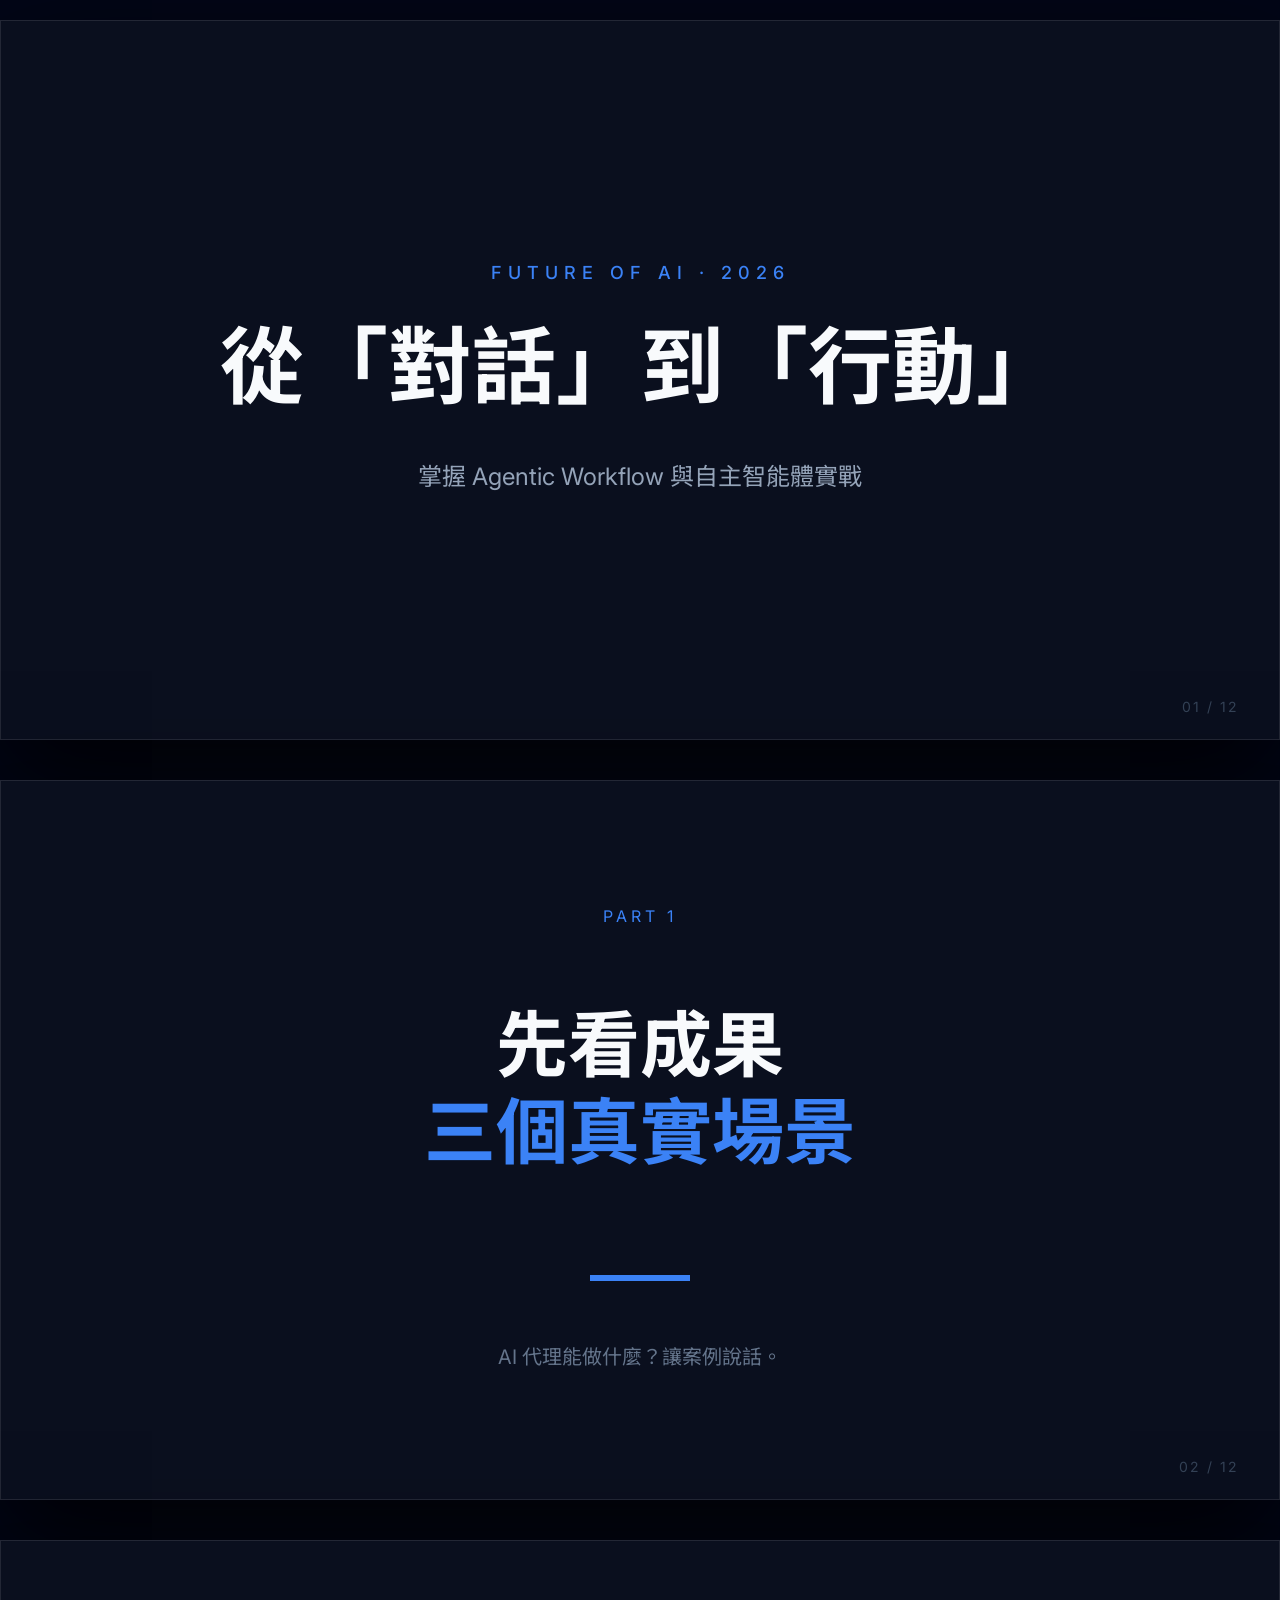
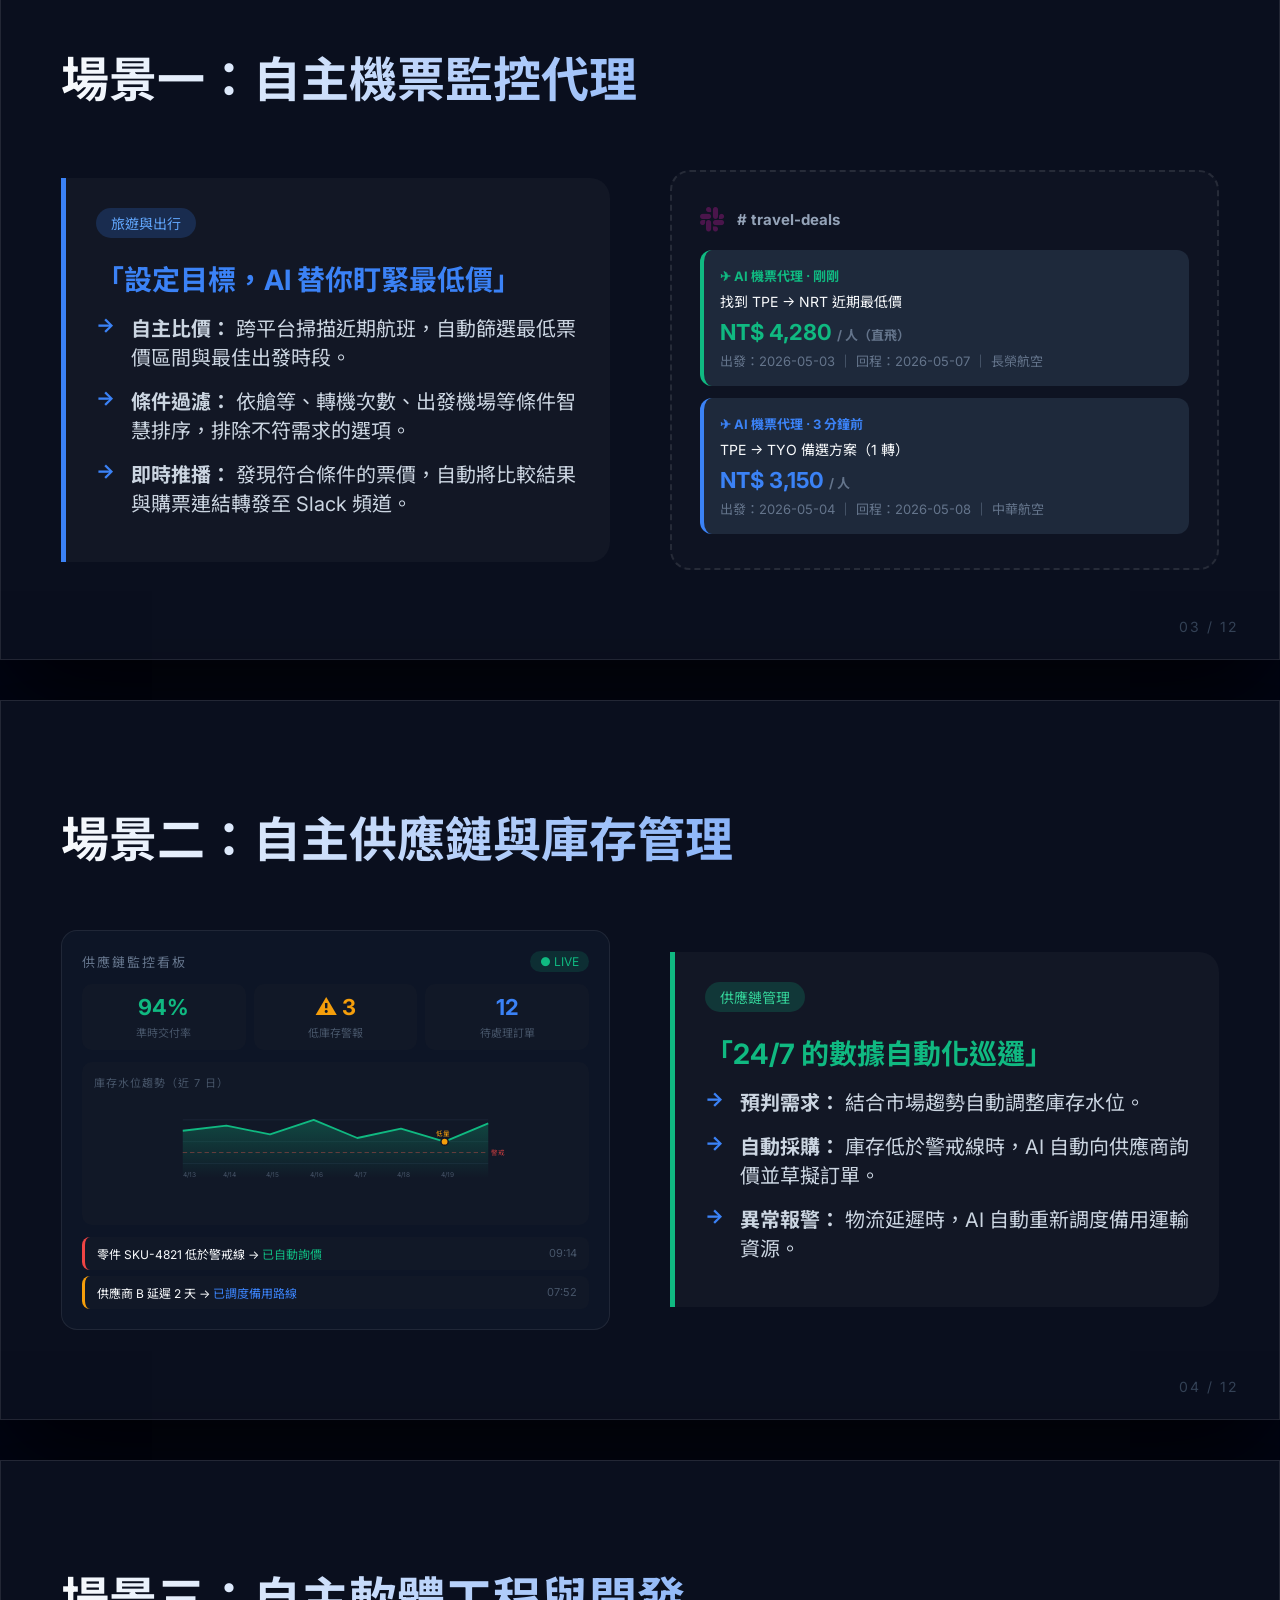
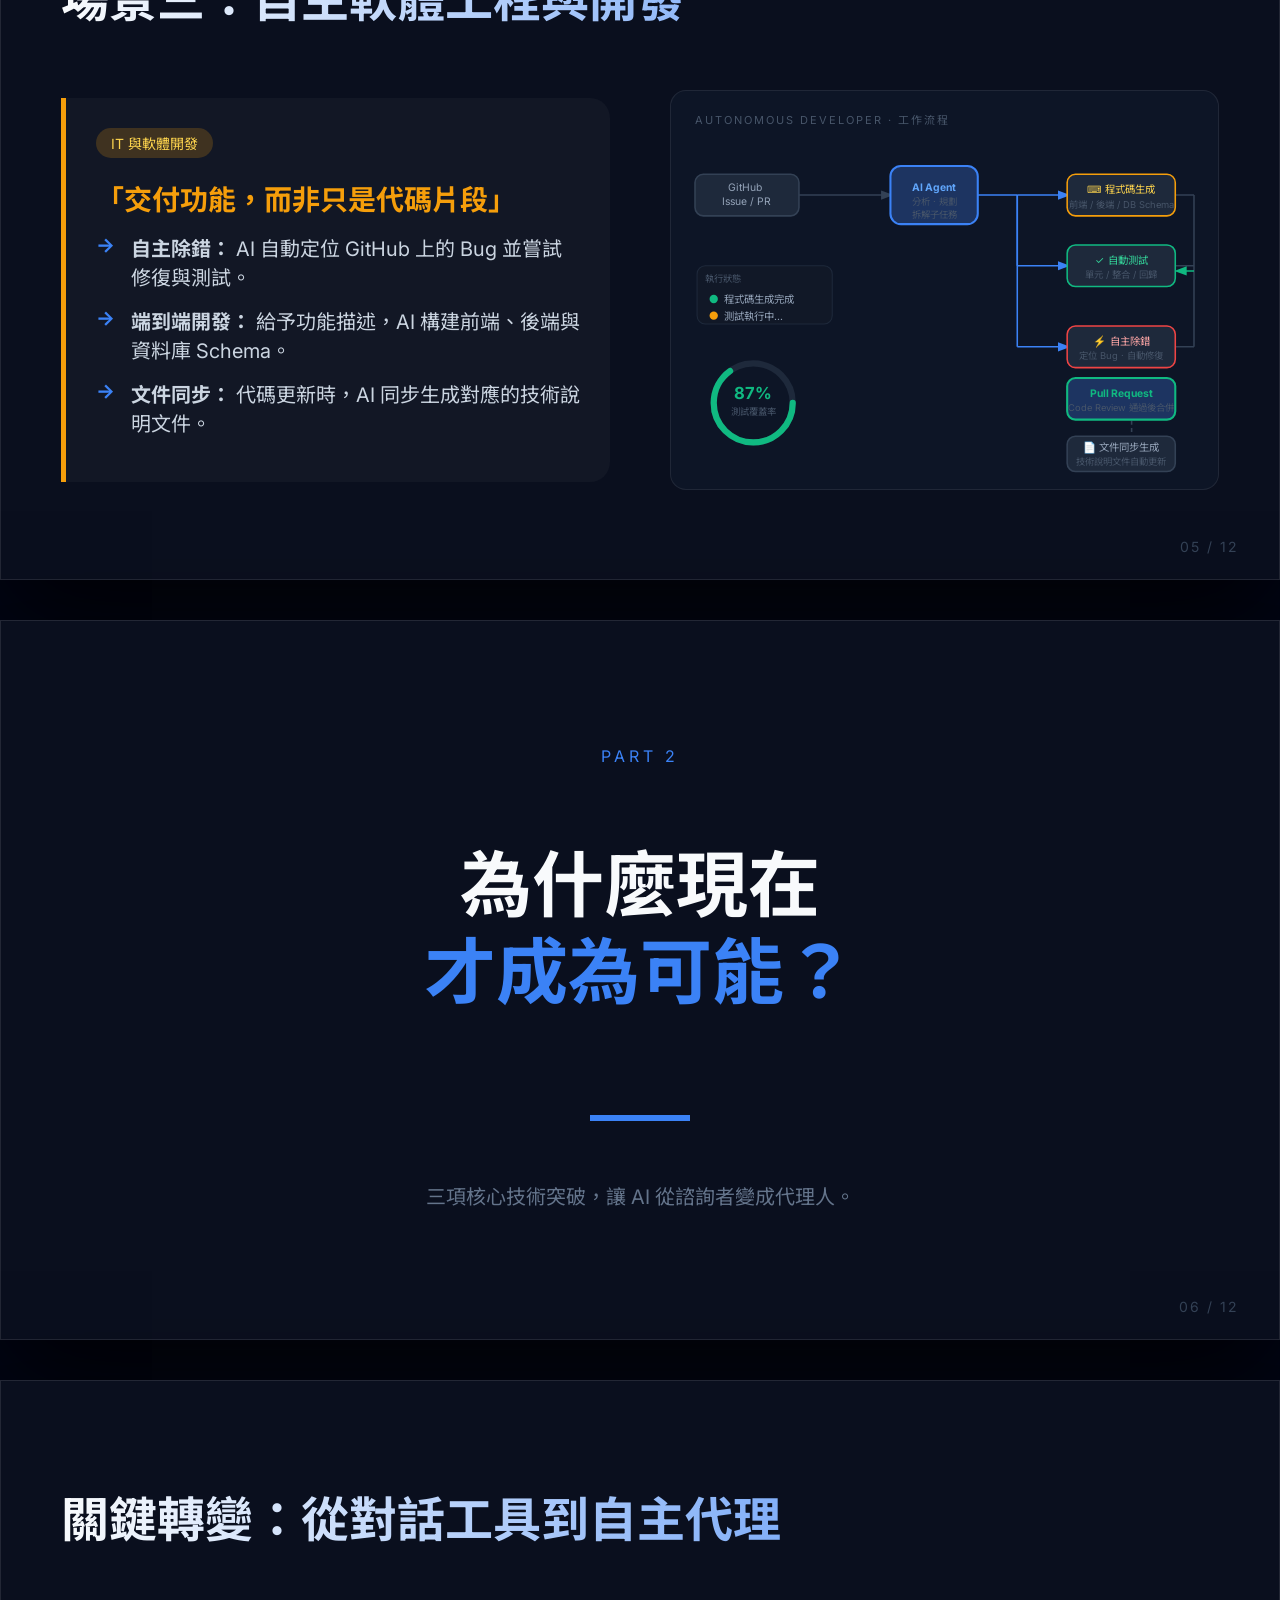
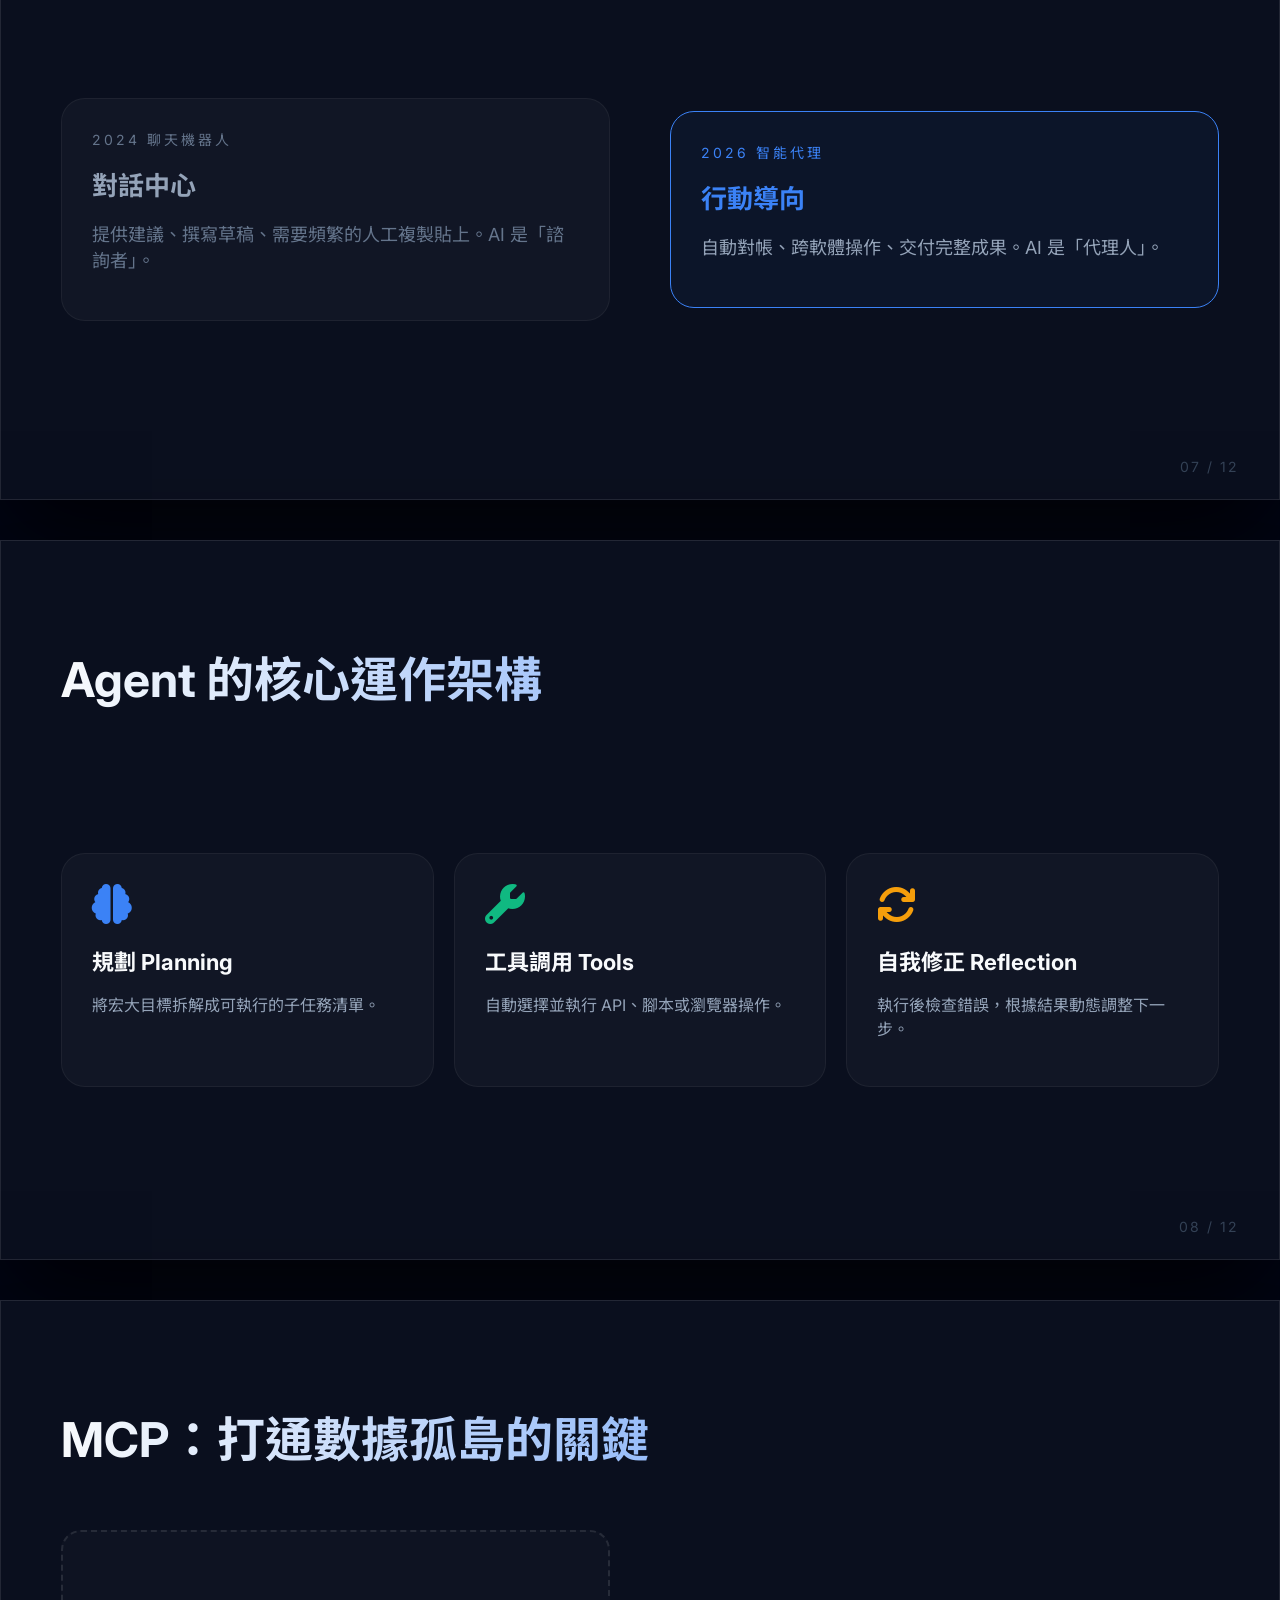
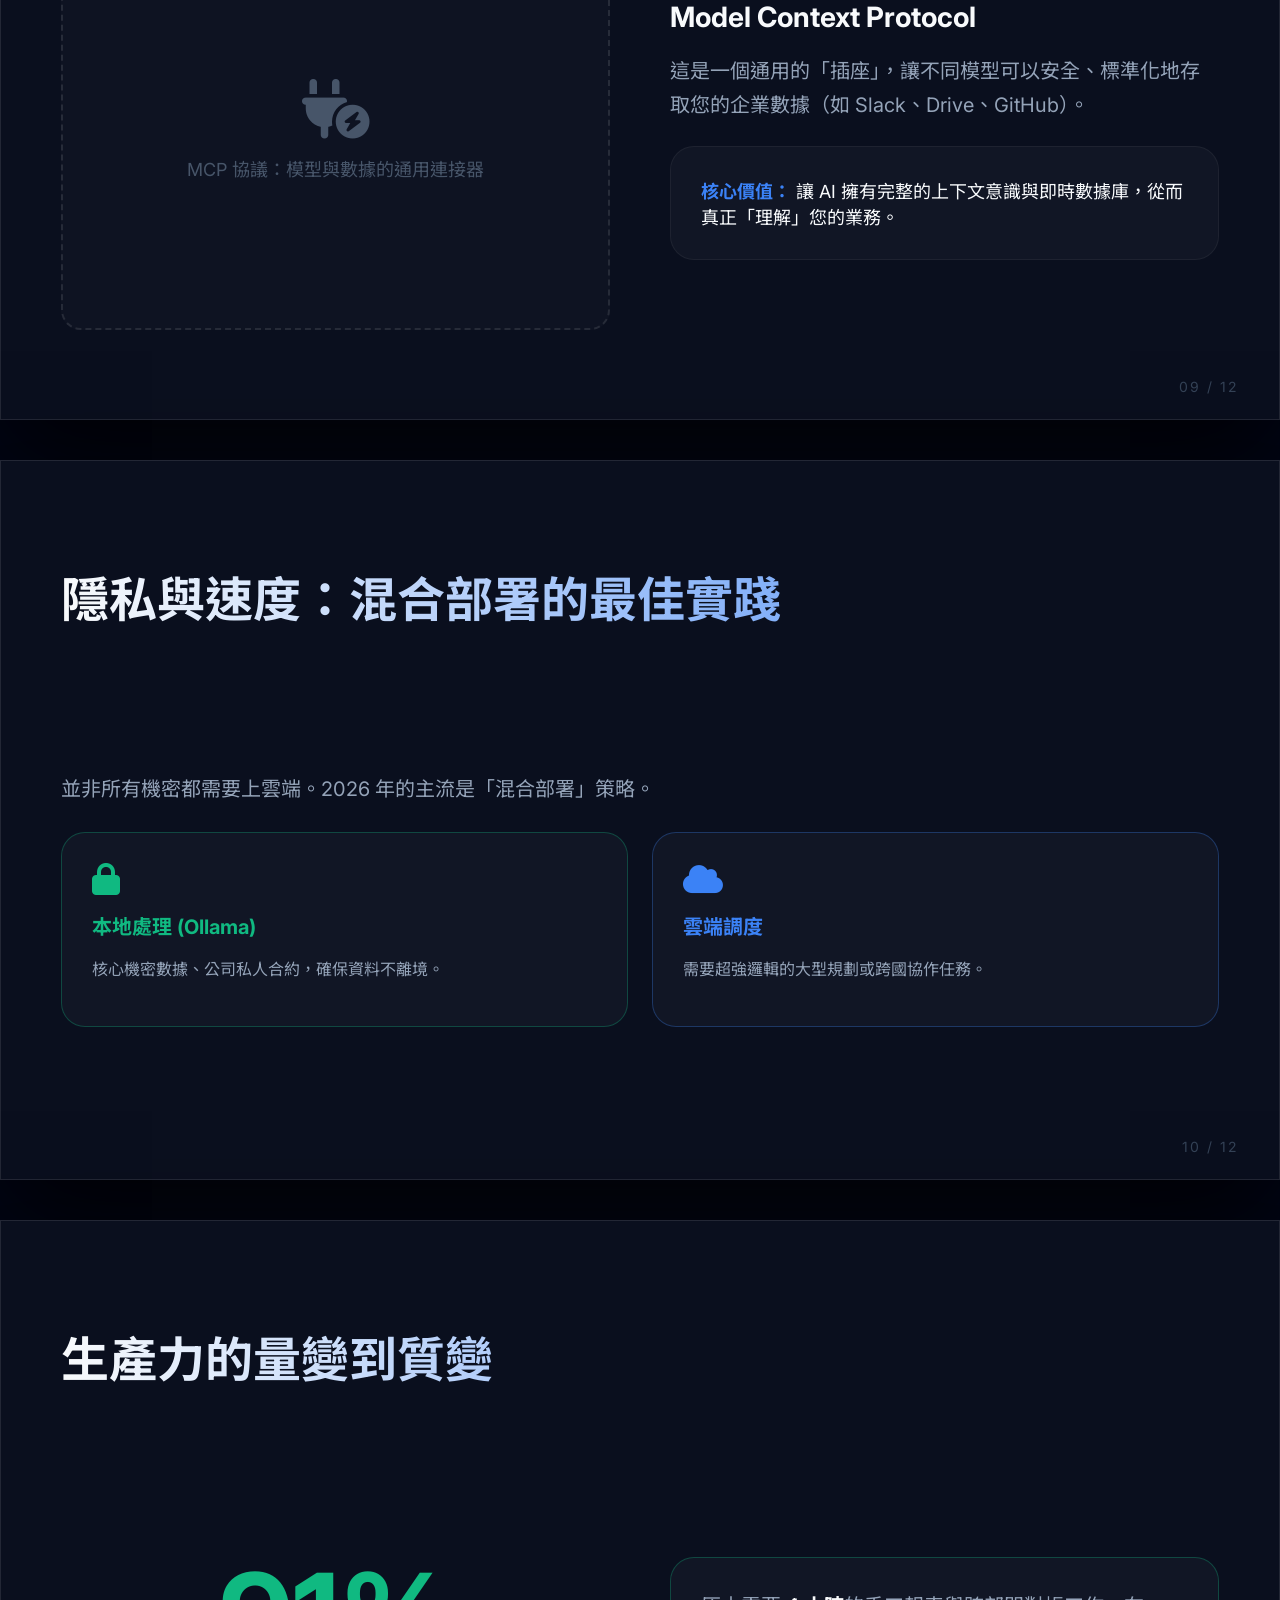
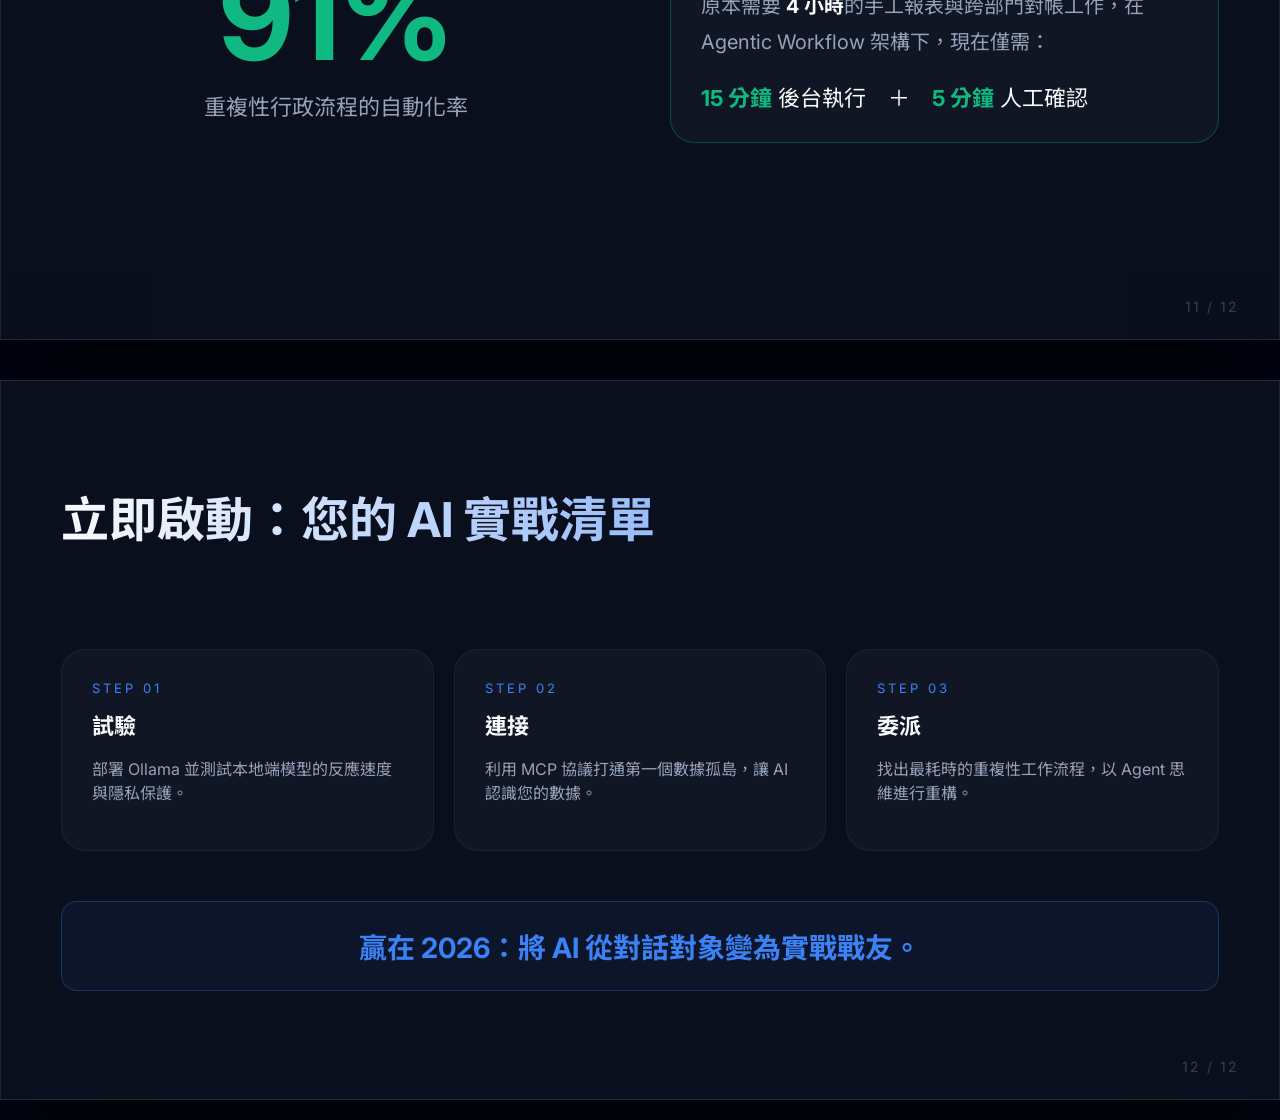
==== commit a629824e: "feat: add mock architecture diagram for autonomous developer scene" ====
--- a/docs/index.html
+++ b/docs/index.html
@@ -191,9 +191,105 @@
                     <li><strong>文件同步：</strong> 代碼更新時，AI 同步生成對應的技術說明文件。</li>
                 </ul>
             </div>
-            <div class="placeholder-box">
-                <i class="fa-solid fa-code" style="font-size: 60px;"></i>
-                <span>Autonomous Developer 工作流程</span>
+            <!-- 假圖：自主開發架構圖 -->
+            <div style="background:#0D1526; border-radius:16px; border:1px solid rgba(255,255,255,0.08); padding:20px 24px; height:400px; display:flex; flex-direction:column; gap:10px; overflow:hidden;">
+                <p style="margin:0 0 4px; font-size:11px; color:#475569; letter-spacing:2px; text-transform:uppercase;">Autonomous Developer · 工作流程</p>
+                <svg viewBox="0 0 480 320" width="100%" height="100%" style="overflow:visible;">
+
+                    <!-- ── 連接線 ── -->
+                    <!-- GitHub → Agent -->
+                    <line x1="100" y1="52" x2="188" y2="52" stroke="#334155" stroke-width="1.5" marker-end="url(#arr)"/>
+                    <!-- Agent → 三條分支 -->
+                    <line x1="272" y1="52" x2="310" y2="52" stroke="#3B82F6" stroke-width="1.5"/>
+                    <line x1="310" y1="52" x2="310" y2="120" stroke="#3B82F6" stroke-width="1.5"/>
+                    <line x1="310" y1="52" x2="310" y2="52"  stroke="#3B82F6" stroke-width="1.5"/>
+                    <line x1="310" y1="52" x2="310" y2="198" stroke="#3B82F6" stroke-width="1.5"/>
+                    <line x1="310" y1="120" x2="358" y2="120" stroke="#3B82F6" stroke-width="1.5" marker-end="url(#arr-blue)"/>
+                    <line x1="310" y1="52"  x2="358" y2="52"  stroke="#3B82F6" stroke-width="1.5" marker-end="url(#arr-blue)"/>
+                    <line x1="310" y1="198" x2="358" y2="198" stroke="#3B82F6" stroke-width="1.5" marker-end="url(#arr-blue)"/>
+                    <!-- 三個模組 → 整合線 -->
+                    <line x1="462" y1="52"  x2="480" y2="52"  stroke="#334155" stroke-width="1.5"/>
+                    <line x1="462" y1="120" x2="480" y2="120" stroke="#334155" stroke-width="1.5"/>
+                    <line x1="462" y1="198" x2="480" y2="198" stroke="#334155" stroke-width="1.5"/>
+                    <line x1="480" y1="52"  x2="480" y2="198" stroke="#334155" stroke-width="1.5"/>
+                    <line x1="480" y1="125" x2="464" y2="125" stroke="#10B981" stroke-width="1.5" marker-end="url(#arr-green)"/>
+                    <!-- PR → 文件 -->
+                    <line x1="420" y1="248" x2="420" y2="280" stroke="#334155" stroke-width="1.5" stroke-dasharray="4,3"/>
+
+                    <!-- ── Markers ── -->
+                    <defs>
+                        <marker id="arr" markerWidth="8" markerHeight="8" refX="6" refY="3" orient="auto">
+                            <path d="M0,0 L0,6 L8,3 z" fill="#334155"/>
+                        </marker>
+                        <marker id="arr-blue" markerWidth="8" markerHeight="8" refX="6" refY="3" orient="auto">
+                            <path d="M0,0 L0,6 L8,3 z" fill="#3B82F6"/>
+                        </marker>
+                        <marker id="arr-green" markerWidth="8" markerHeight="8" refX="6" refY="3" orient="auto">
+                            <path d="M0,0 L0,6 L8,3 z" fill="#10B981"/>
+                        </marker>
+                    </defs>
+
+                    <!-- ── GitHub Issue 節點 ── -->
+                    <rect x="0" y="32" width="100" height="40" rx="8" fill="#1E293B" stroke="#334155" stroke-width="1.5"/>
+                    <text x="14" y="48" font-size="10" fill="#94A3B8">
+                        <tspan x="50" text-anchor="middle" dy="0">GitHub</tspan>
+                        <tspan x="50" text-anchor="middle" dy="14">Issue / PR</tspan>
+                    </text>
+
+                    <!-- ── AI Agent 中心 ── -->
+                    <rect x="188" y="24" width="84" height="56" rx="10" fill="#1D3461" stroke="#3B82F6" stroke-width="2"/>
+                    <text x="230" y="48" font-size="10" fill="#60A5FA" text-anchor="middle" font-weight="700">AI Agent</text>
+                    <text x="230" y="62" font-size="9" fill="#475569" text-anchor="middle">分析 · 規劃</text>
+                    <text x="230" y="74" font-size="9" fill="#475569" text-anchor="middle">拆解子任務</text>
+
+                    <!-- ── 三個執行模組 ── -->
+                    <!-- 程式碼生成 -->
+                    <rect x="358" y="32" width="104" height="40" rx="8" fill="#1E293B" stroke="#F59E0B" stroke-width="1.5"/>
+                    <text x="410" y="50" font-size="10" fill="#FCD34D" text-anchor="middle">
+                        <tspan>⌨</tspan><tspan dx="4">程式碼生成</tspan>
+                    </text>
+                    <text x="410" y="64" font-size="9" fill="#475569" text-anchor="middle">前端 / 後端 / DB Schema</text>
+
+                    <!-- 自動測試 -->
+                    <rect x="358" y="100" width="104" height="40" rx="8" fill="#1E293B" stroke="#10B981" stroke-width="1.5"/>
+                    <text x="410" y="118" font-size="10" fill="#34D399" text-anchor="middle">
+                        <tspan>✓</tspan><tspan dx="4">自動測試</tspan>
+                    </text>
+                    <text x="410" y="132" font-size="9" fill="#475569" text-anchor="middle">單元 / 整合 / 回歸</text>
+
+                    <!-- 除錯修復 -->
+                    <rect x="358" y="178" width="104" height="40" rx="8" fill="#1E293B" stroke="#EF4444" stroke-width="1.5"/>
+                    <text x="410" y="196" font-size="10" fill="#FCA5A5" text-anchor="middle">
+                        <tspan>⚡</tspan><tspan dx="4">自主除錯</tspan>
+                    </text>
+                    <text x="410" y="210" font-size="9" fill="#475569" text-anchor="middle">定位 Bug · 自動修復</text>
+
+                    <!-- ── PR 合併節點 ── -->
+                    <rect x="358" y="228" width="104" height="40" rx="8" fill="#1D3461" stroke="#10B981" stroke-width="2"/>
+                    <text x="410" y="246" font-size="10" fill="#10B981" text-anchor="middle" font-weight="700">Pull Request</text>
+                    <text x="410" y="260" font-size="9" fill="#475569" text-anchor="middle">Code Review 通過後合併</text>
+
+                    <!-- ── 文件同步 ── -->
+                    <rect x="358" y="284" width="104" height="34" rx="8" fill="#1E293B" stroke="#334155" stroke-width="1.5"/>
+                    <text x="410" y="298" font-size="10" fill="#94A3B8" text-anchor="middle">📄 文件同步生成</text>
+                    <text x="410" y="312" font-size="9" fill="#475569" text-anchor="middle">技術說明文件自動更新</text>
+
+                    <!-- ── 狀態標籤 ── -->
+                    <rect x="2" y="120" width="130" height="56" rx="8" fill="#111827" stroke="#1E293B" stroke-width="1"/>
+                    <text x="10" y="136" font-size="9" fill="#475569">執行狀態</text>
+                    <circle cx="18" cy="152" r="4" fill="#10B981"/>
+                    <text x="28" y="156" font-size="10" fill="#94A3B8">程式碼生成完成</text>
+                    <circle cx="18" cy="168" r="4" fill="#F59E0B"/>
+                    <text x="28" y="172" font-size="10" fill="#94A3B8">測試執行中…</text>
+
+                    <!-- ── 覆蓋率圓弧 ── -->
+                    <circle cx="56" cy="252" r="38" fill="none" stroke="#1E293B" stroke-width="6"/>
+                    <circle cx="56" cy="252" r="38" fill="none" stroke="#10B981" stroke-width="6"
+                        stroke-dasharray="215 239" stroke-dashoffset="60" stroke-linecap="round"/>
+                    <text x="56" y="248" font-size="16" fill="#10B981" text-anchor="middle" font-weight="700">87%</text>
+                    <text x="56" y="264" font-size="9" fill="#475569" text-anchor="middle">測試覆蓋率</text>
+
+                </svg>
             </div>
         </div>
     </div>
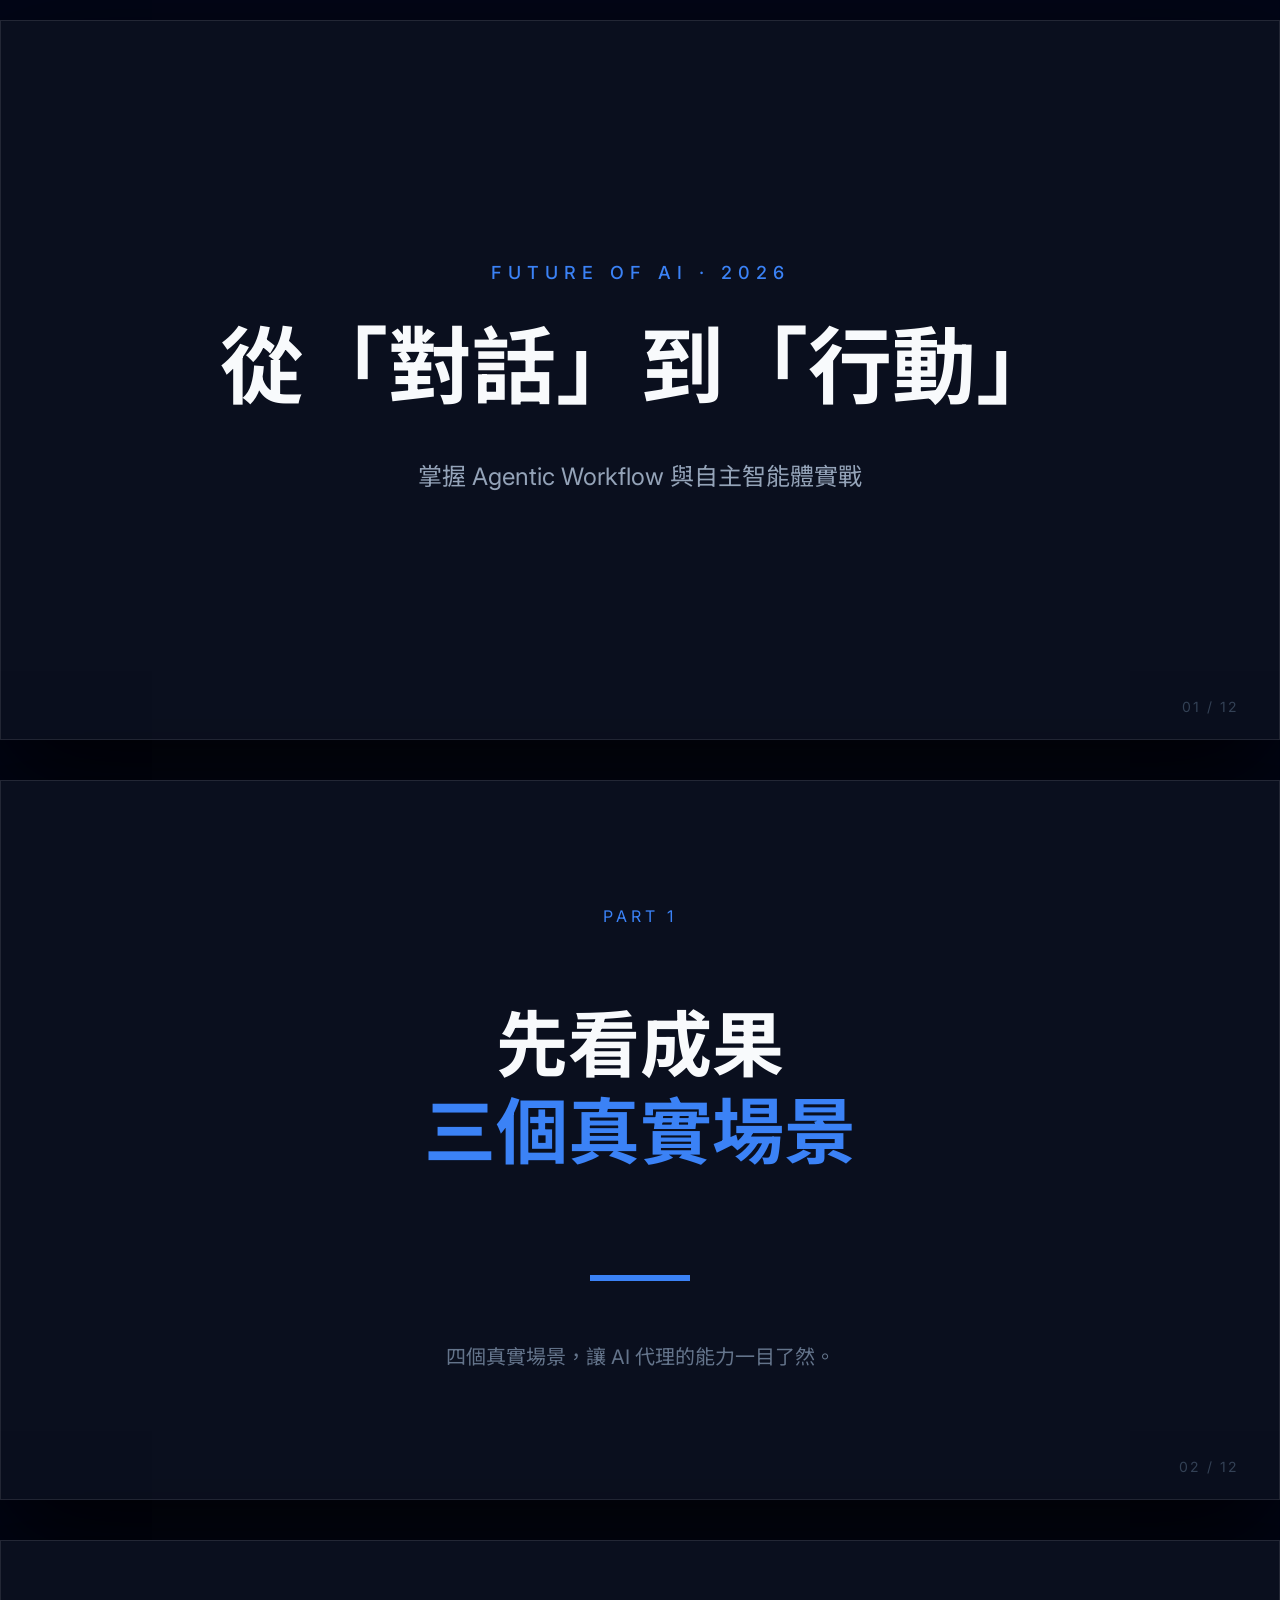
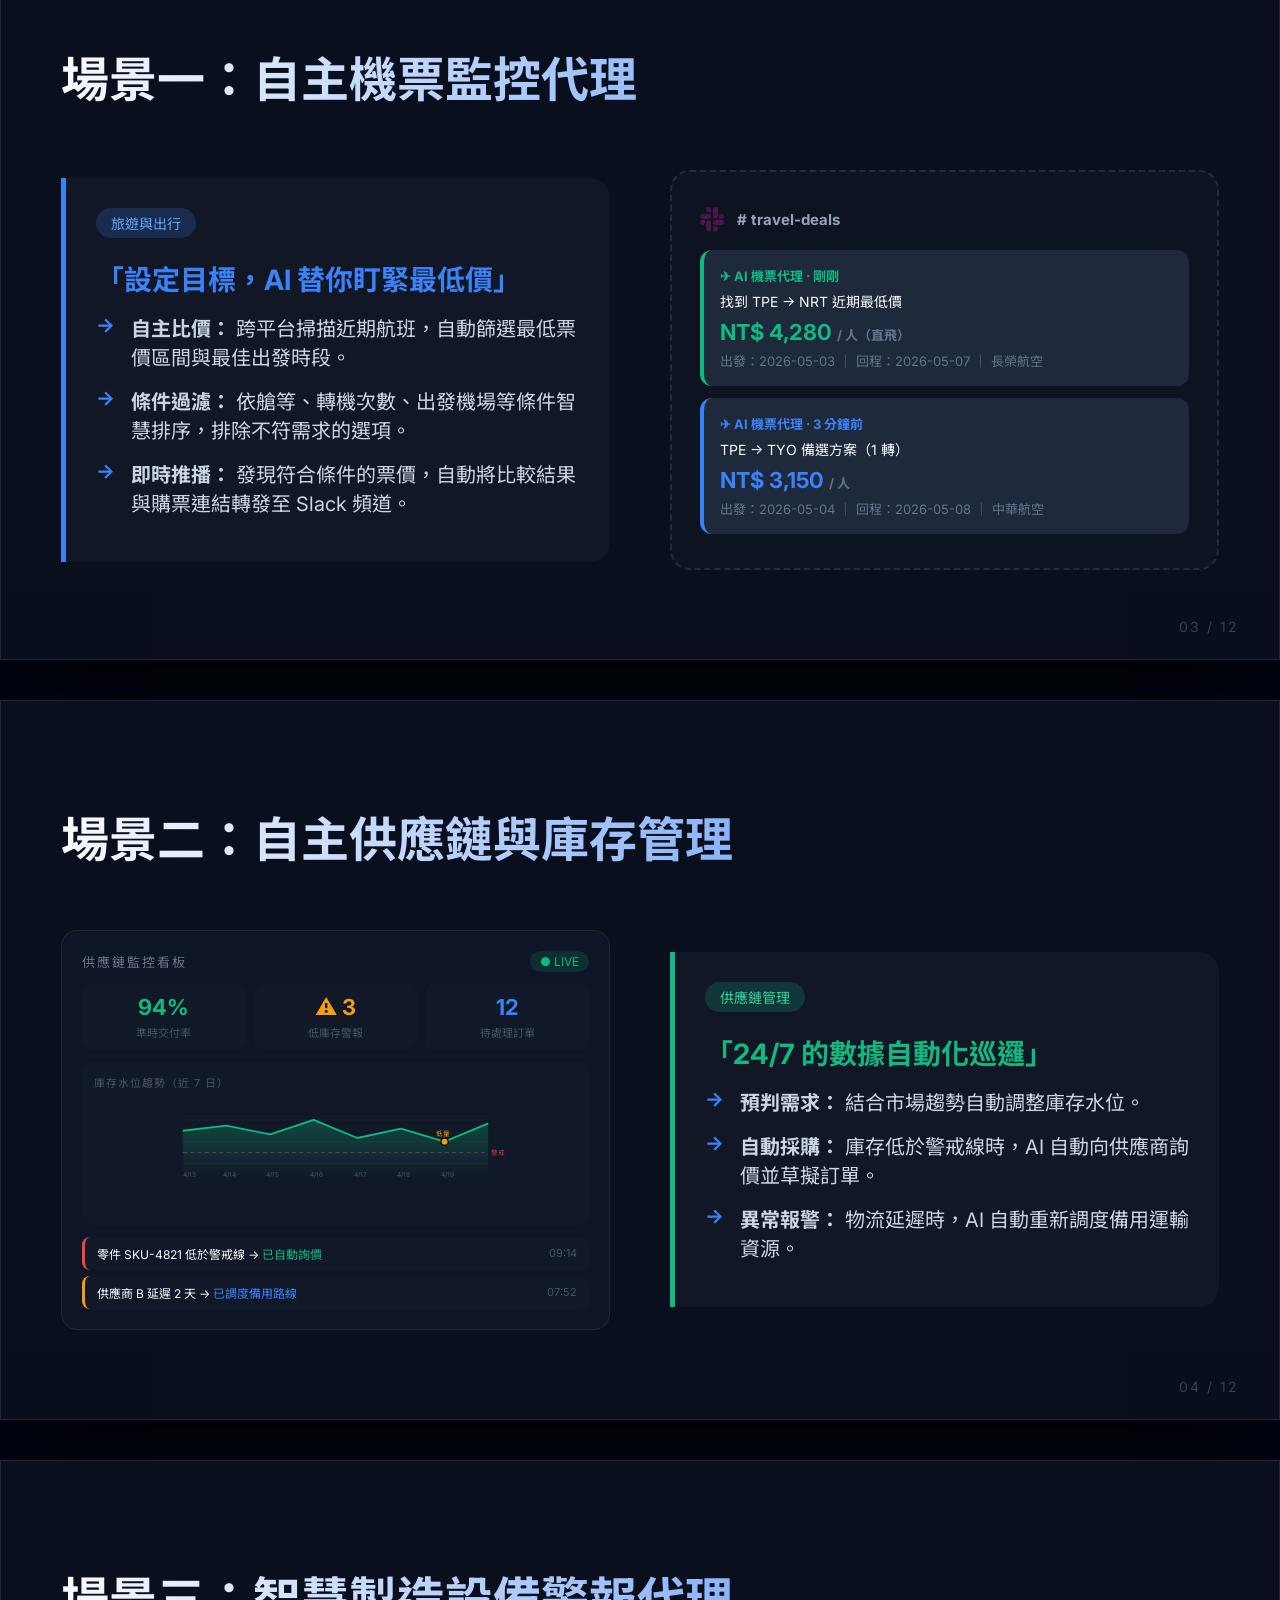
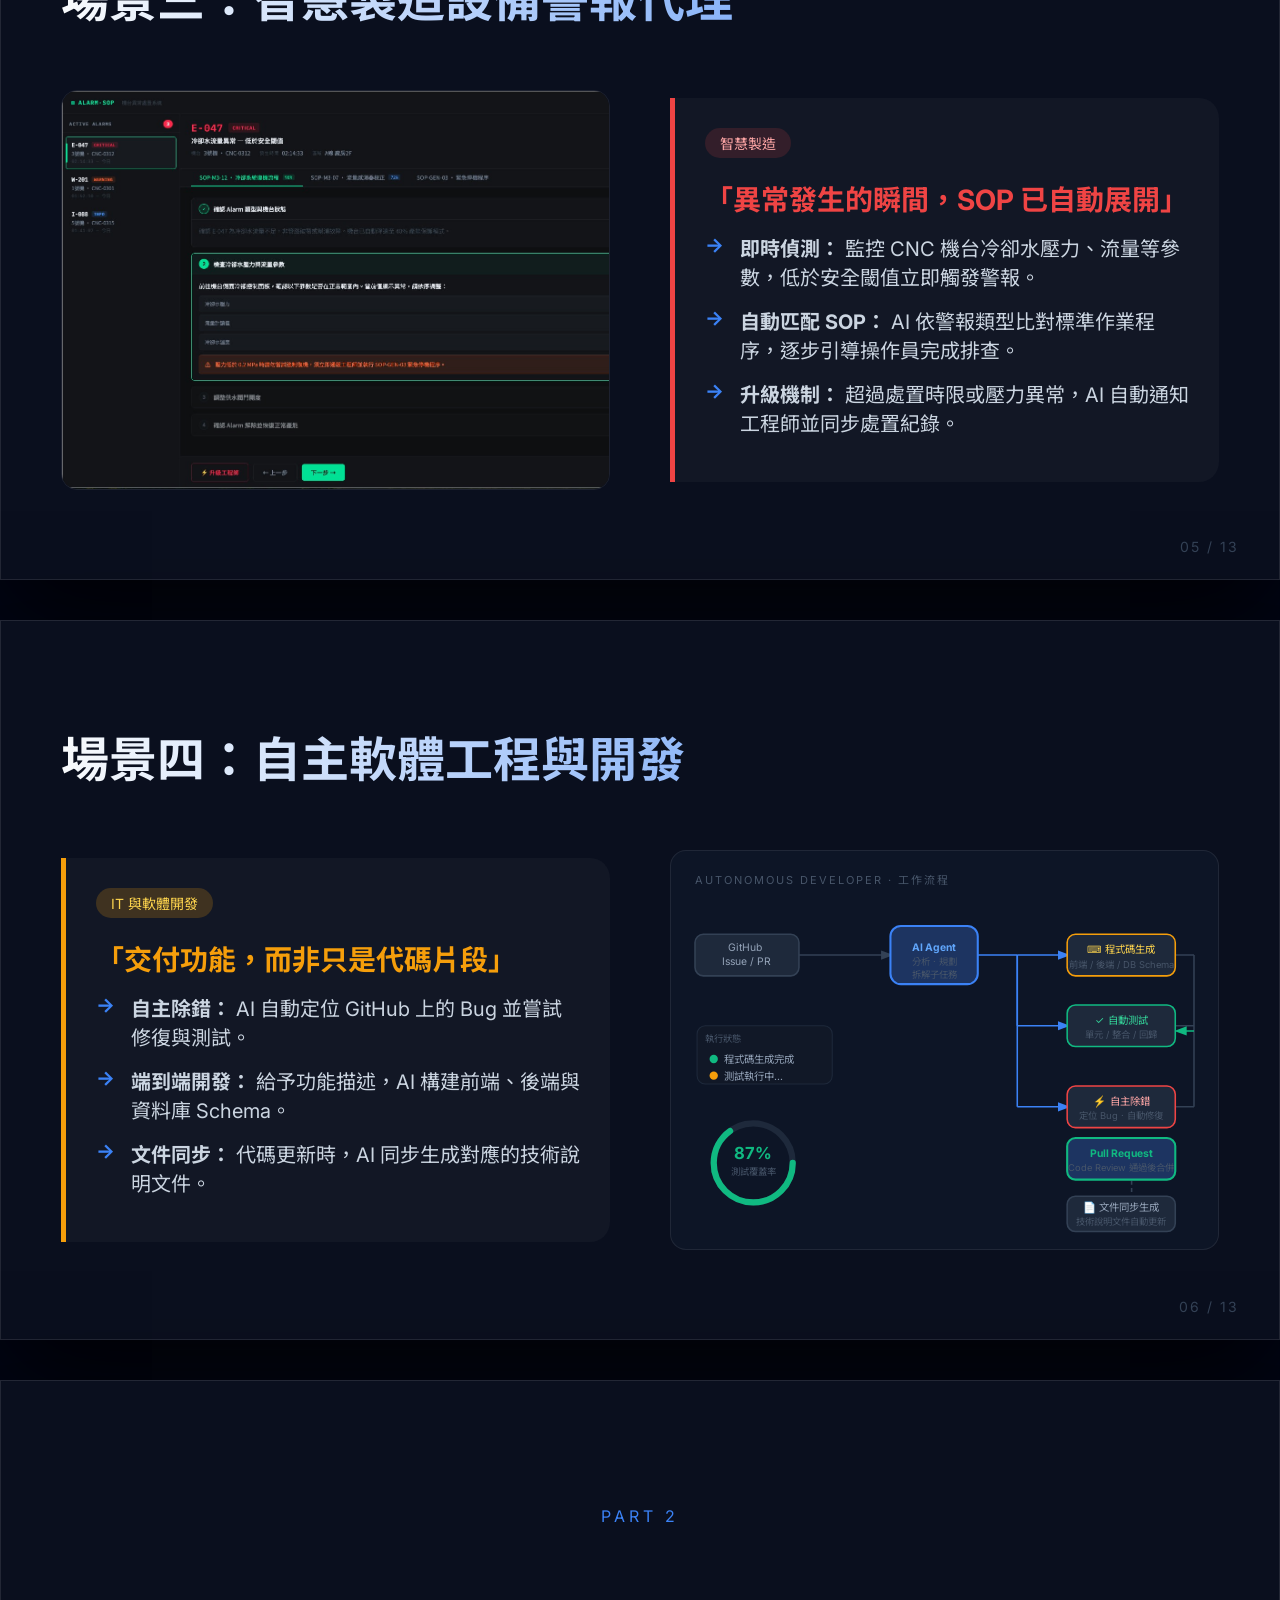
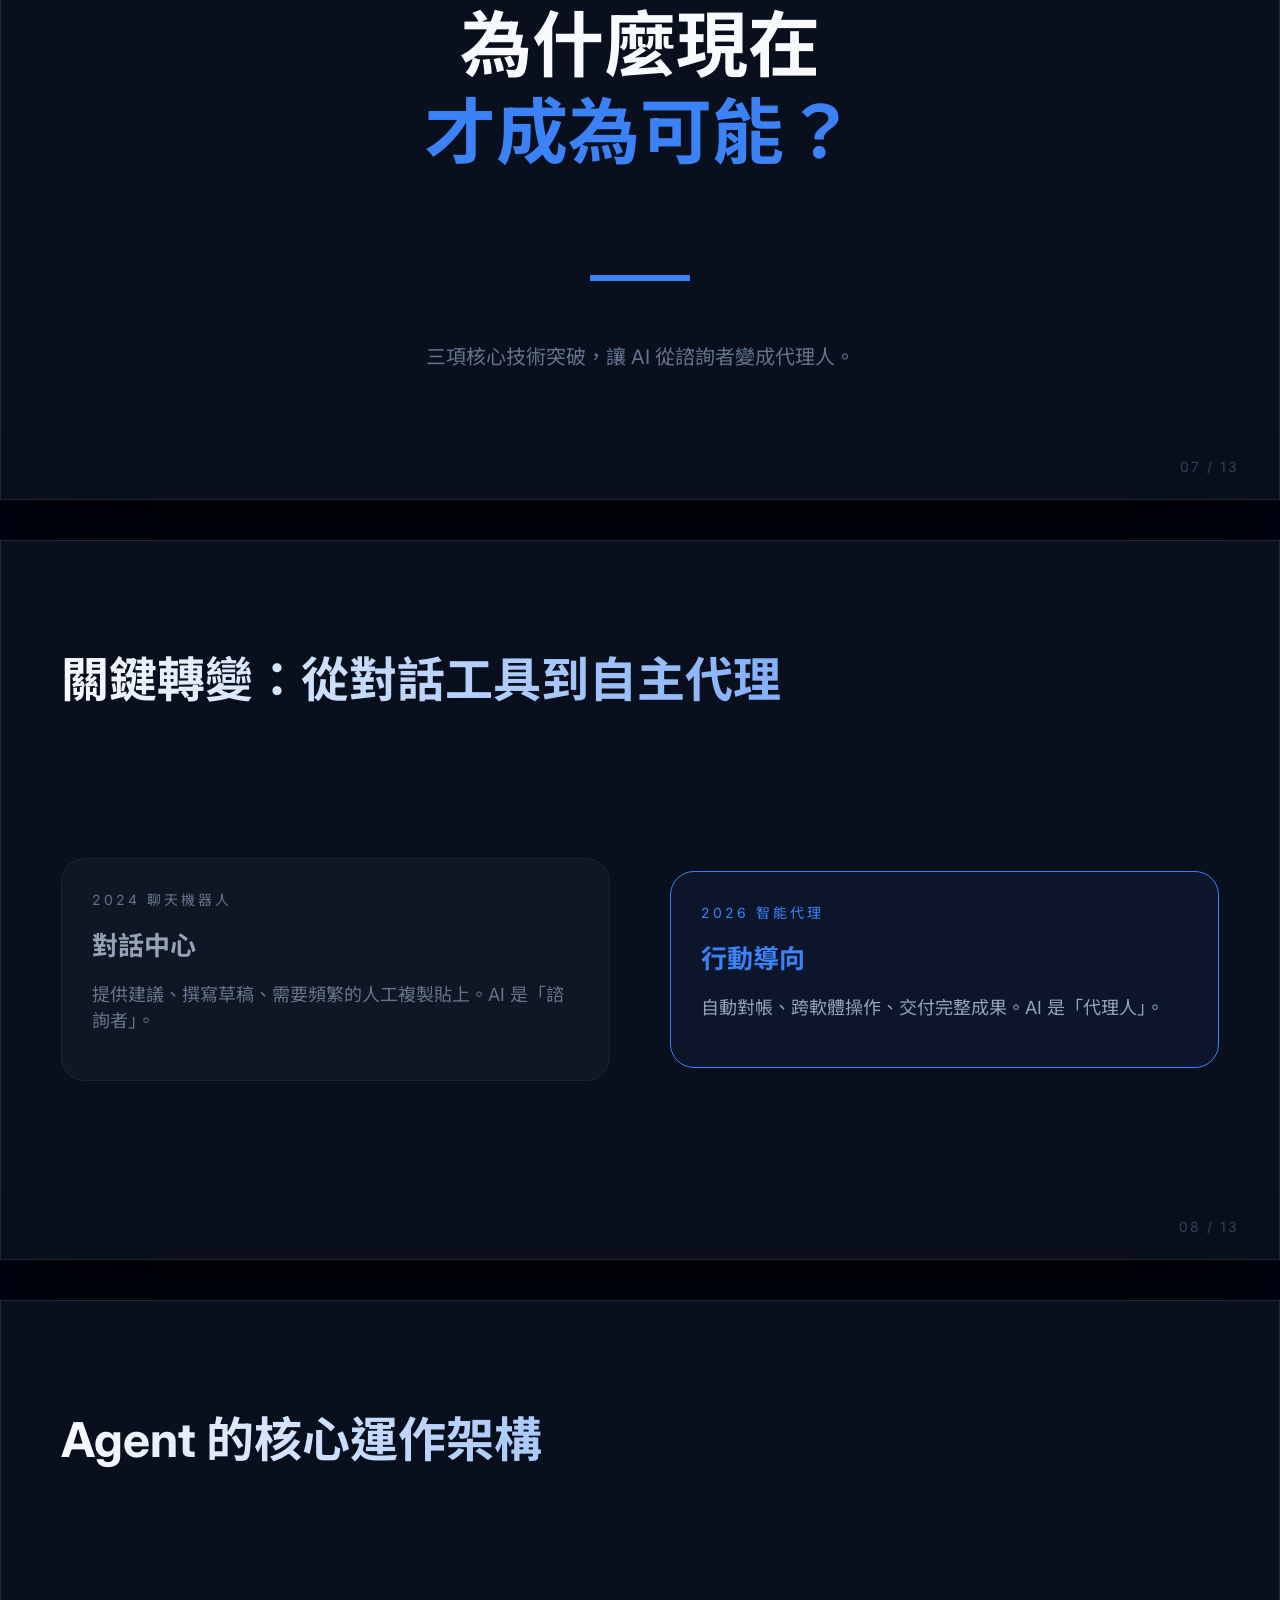
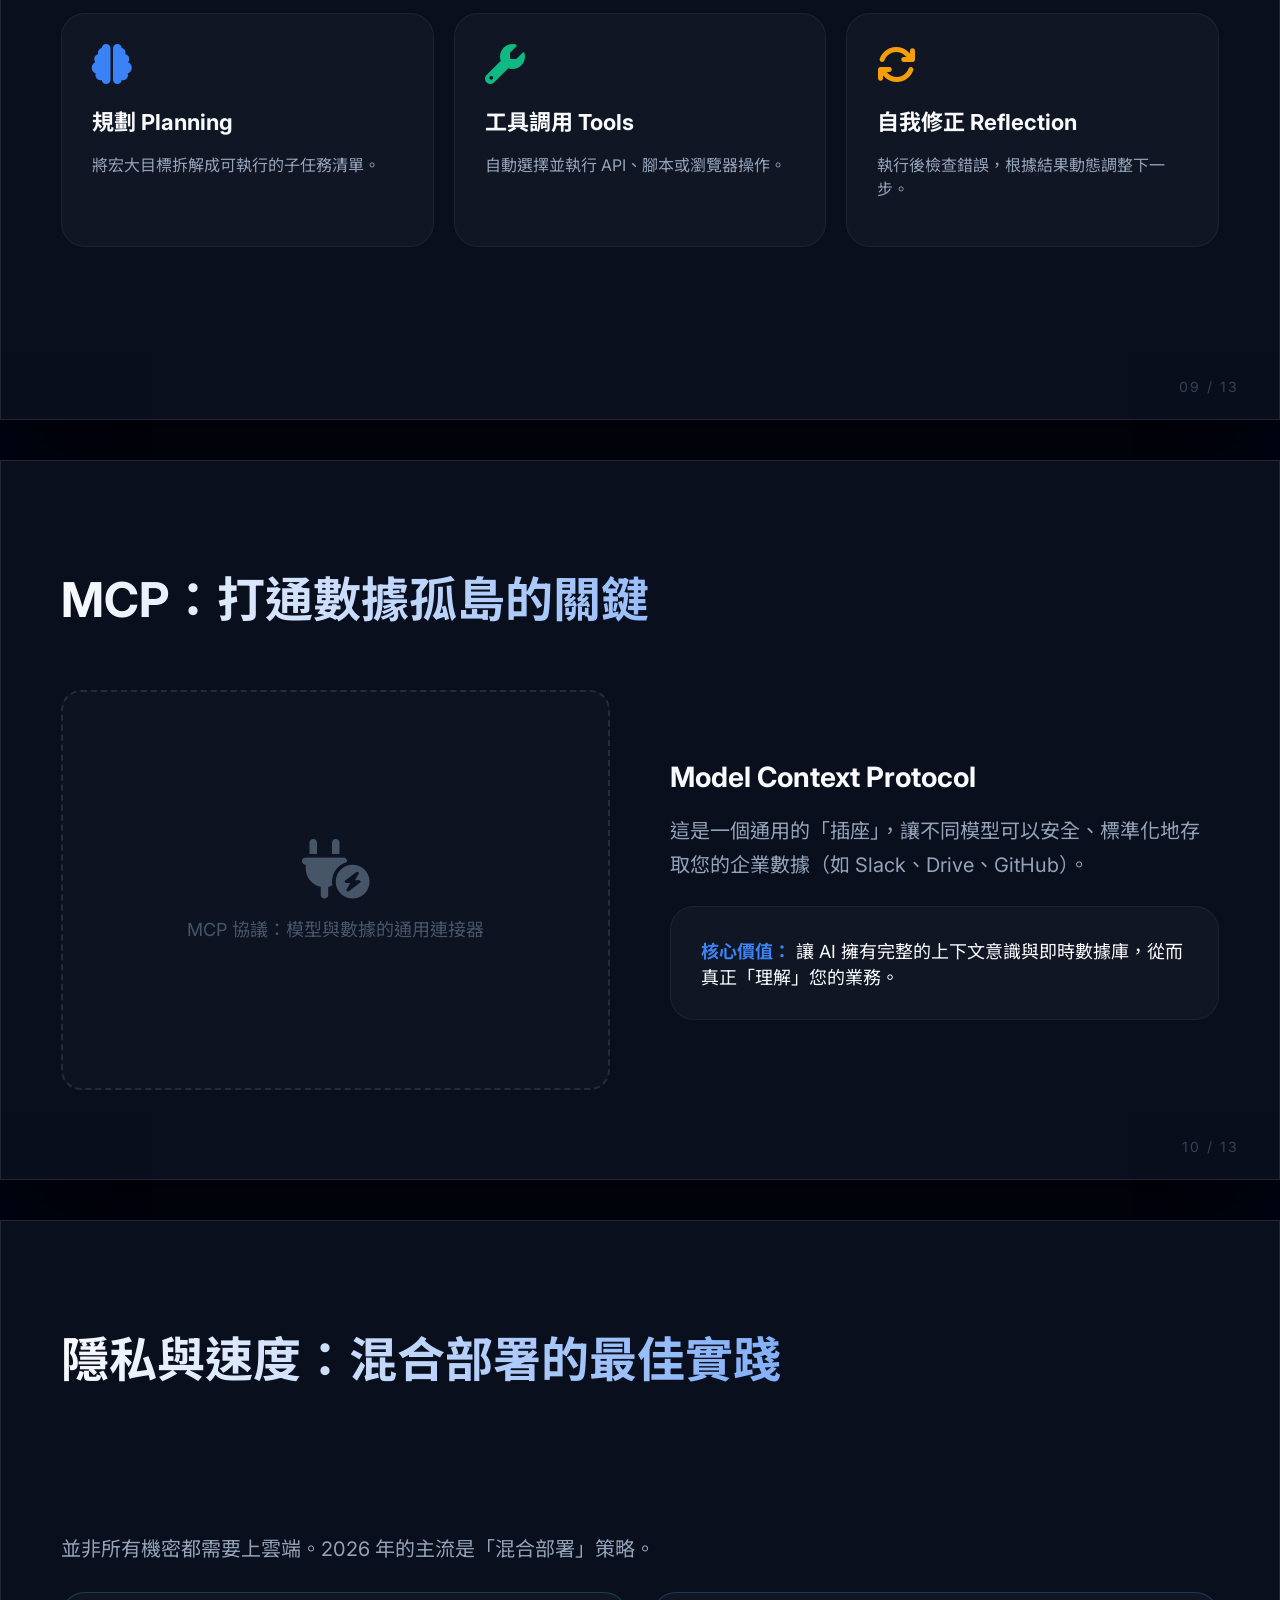
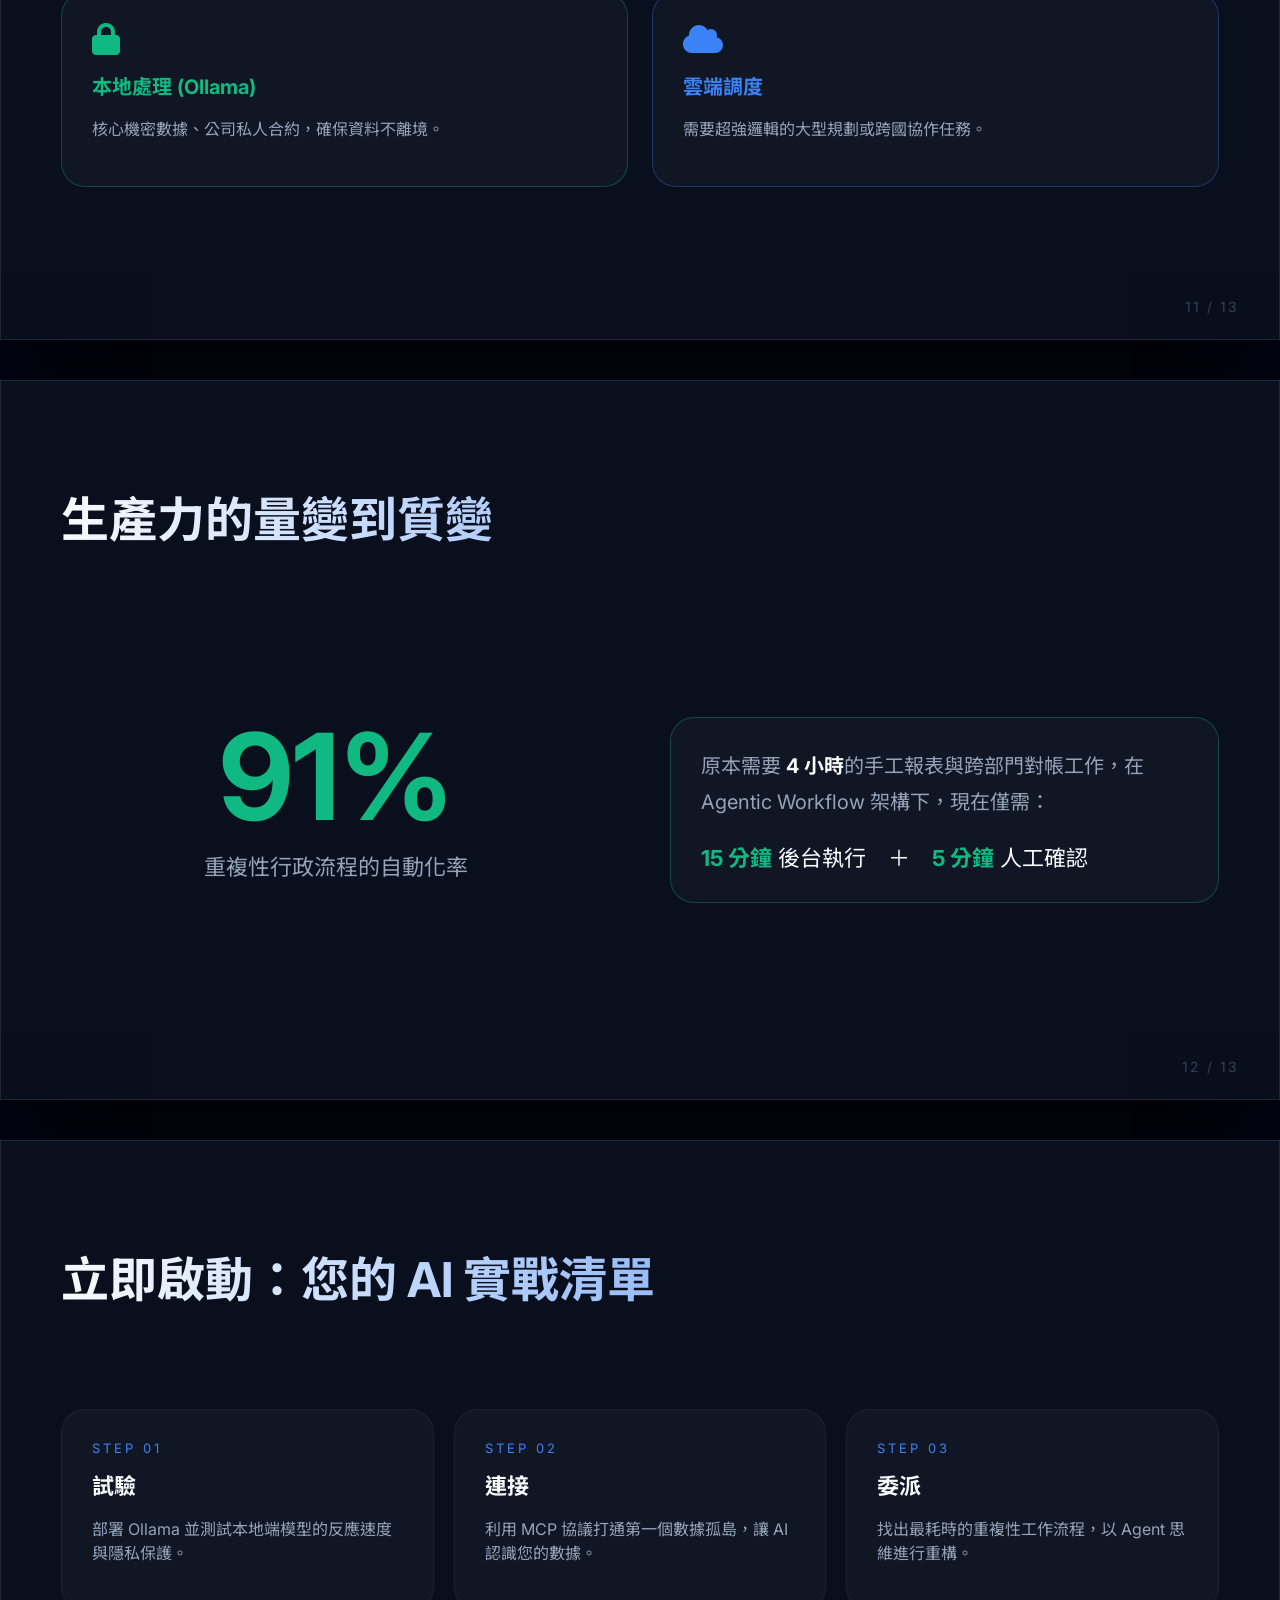
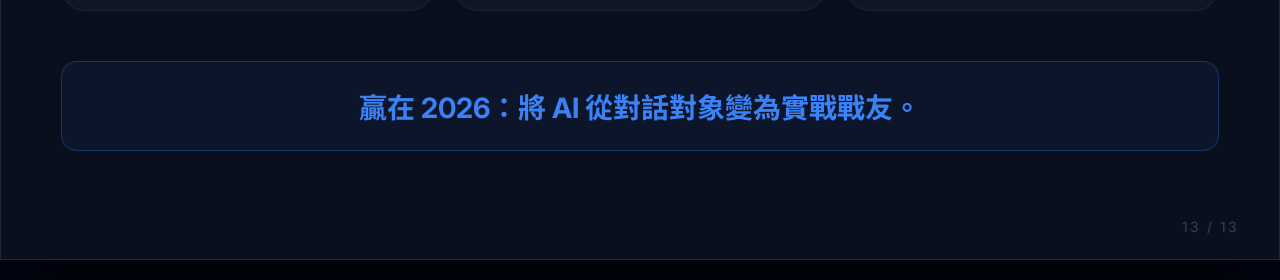
==== commit 85fe44d5: "feat: add smart factory alarm scene with alarm-system.jpg, renumber slides to 13" ====
--- a/docs/index.html
+++ b/docs/index.html
@@ -46,7 +46,7 @@
         <p class="section-label">Part 1</p>
         <h2 style="font-size: 72px; color: #F8FAFC; line-height: 1.2;">先看成果<br><span style="color: #3B82F6;">三個真實場景</span></h2>
         <div style="width: 100px; height: 6px; background: #3B82F6; margin: 40px auto;"></div>
-        <p style="color: #64748B; font-size: 20px;">AI 代理能做什麼？讓案例說話。</p>
+        <p style="color: #64748B; font-size: 20px;">四個真實場景，讓 AI 代理的能力一目了然。</p>
     </div>
     <div class="slide-number">02 / 12</div>
 </div>
@@ -177,9 +177,30 @@
     <div class="slide-number">04 / 12</div>
 </div>
 
-<!-- 05 實戰案例三：軟體開發 -->
-<div class="slide-container">
-    <h2 class="slide-title">場景三：自主軟體工程與開發</h2>
+<!-- 05 實戰案例三：智慧工廠警報 -->
+<div class="slide-container">
+    <h2 class="slide-title">場景三：智慧製造設備警報代理</h2>
+    <div class="content-area">
+        <div class="two-column">
+            <div style="border-radius:16px; overflow:hidden; height:400px; border:1px solid rgba(255,255,255,0.08);">
+                <img src="alarm-system.jpg" alt="ALARM·SOP 複台異常處置系統" style="width:100%; height:100%; object-fit:cover; object-position:top left;"/>
+            </div>
+            <div class="case-card" style="border-left-color: #EF4444;">
+                <span class="tag" style="background:rgba(239,68,68,0.15); color:#FCA5A5;">智慧製造</span>
+                <h3 style="color:#EF4444;">「異常發生的瞬間，SOP 已自動展開」</h3>
+                <ul>
+                    <li><strong>即時偵測：</strong> 監控 CNC 機台冷卻水壓力、流量等參數，低於安全閾值立即觸發警報。</li>
+                    <li><strong>自動匹配 SOP：</strong> AI 依警報類型比對標準作業程序，逐步引導操作員完成排查。</li>
+                    <li><strong>升級機制：</strong> 超過處置時限或壓力異常，AI 自動通知工程師並同步處置紀錄。</li>
+                </ul>
+            </div>
+        </div>
+    </div>
+    <div class="slide-number">05 / 13</div>
+</div>
+
+<div class="slide-container">
+    <h2 class="slide-title">場景四：自主軟體工程與開發</h2>
     <div class="content-area">
         <div class="two-column">
             <div class="case-card" style="border-left-color: #F59E0B;">
@@ -293,10 +314,10 @@
             </div>
         </div>
     </div>
-    <div class="slide-number">05 / 12</div>
-</div>
-
-<!-- 06 技術解析（章節分隔） -->
+    <div class="slide-number">06 / 13</div>
+</div>
+
+<!-- 07 技術解析（章節分隔） -->
 <div class="slide-container">
     <div style="text-align: center; display: flex; flex-direction: column; justify-content: center; height: 100%;">
         <p class="section-label">Part 2</p>
@@ -304,7 +325,7 @@
         <div style="width: 100px; height: 6px; background: #3B82F6; margin: 40px auto;"></div>
         <p style="color: #64748B; font-size: 20px;">三項核心技術突破，讓 AI 從諮詢者變成代理人。</p>
     </div>
-    <div class="slide-number">06 / 12</div>
+    <div class="slide-number">07 / 13</div>
 </div>
 
 <!-- 07 2024 vs 2026 對比 -->
@@ -324,7 +345,7 @@
             </div>
         </div>
     </div>
-    <div class="slide-number">07 / 12</div>
+    <div class="slide-number">08 / 13</div>
 </div>
 
 <!-- 08 Agent 架構 -->
@@ -349,7 +370,7 @@
             </div>
         </div>
     </div>
-    <div class="slide-number">08 / 12</div>
+    <div class="slide-number">09 / 13</div>
 </div>
 
 <!-- 09 MCP -->
@@ -370,7 +391,7 @@
             </div>
         </div>
     </div>
-    <div class="slide-number">09 / 12</div>
+    <div class="slide-number">10 / 13</div>
 </div>
 
 <!-- 10 隱私與混合部署 -->
@@ -391,7 +412,7 @@
             </div>
         </div>
     </div>
-    <div class="slide-number">10 / 12</div>
+    <div class="slide-number">11 / 13</div>
 </div>
 
 <!-- 11 量化成果 -->
@@ -411,7 +432,7 @@
             </div>
         </div>
     </div>
-    <div class="slide-number">11 / 12</div>
+    <div class="slide-number">12 / 13</div>
 </div>
 
 <!-- 12 行動號召 -->
@@ -439,7 +460,7 @@
             <p style="font-size: 28px; color: #3B82F6; margin: 0; font-weight: 700;">贏在 2026：將 AI 從對話對象變為實戰戰友。</p>
         </div>
     </div>
-    <div class="slide-number">12 / 12</div>
+    <div class="slide-number">13 / 13</div>
 </div>
 
 </body>
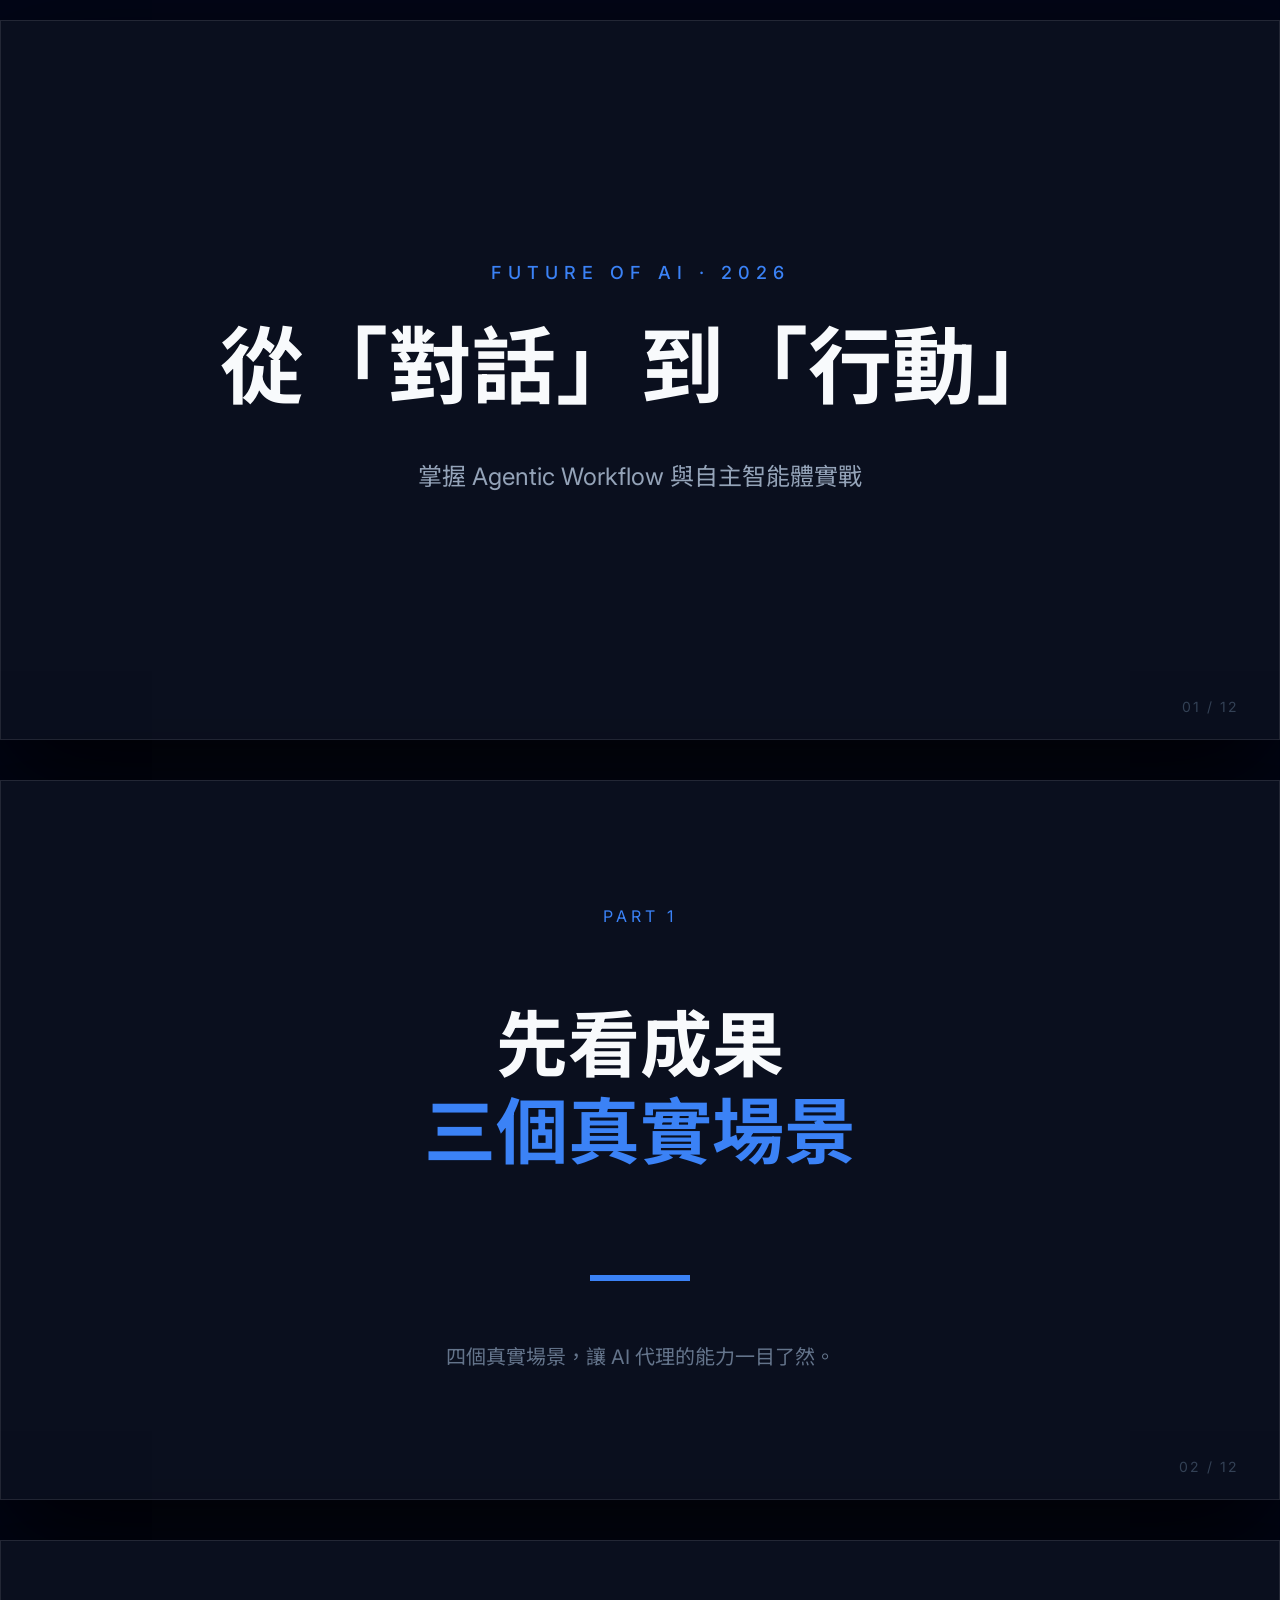
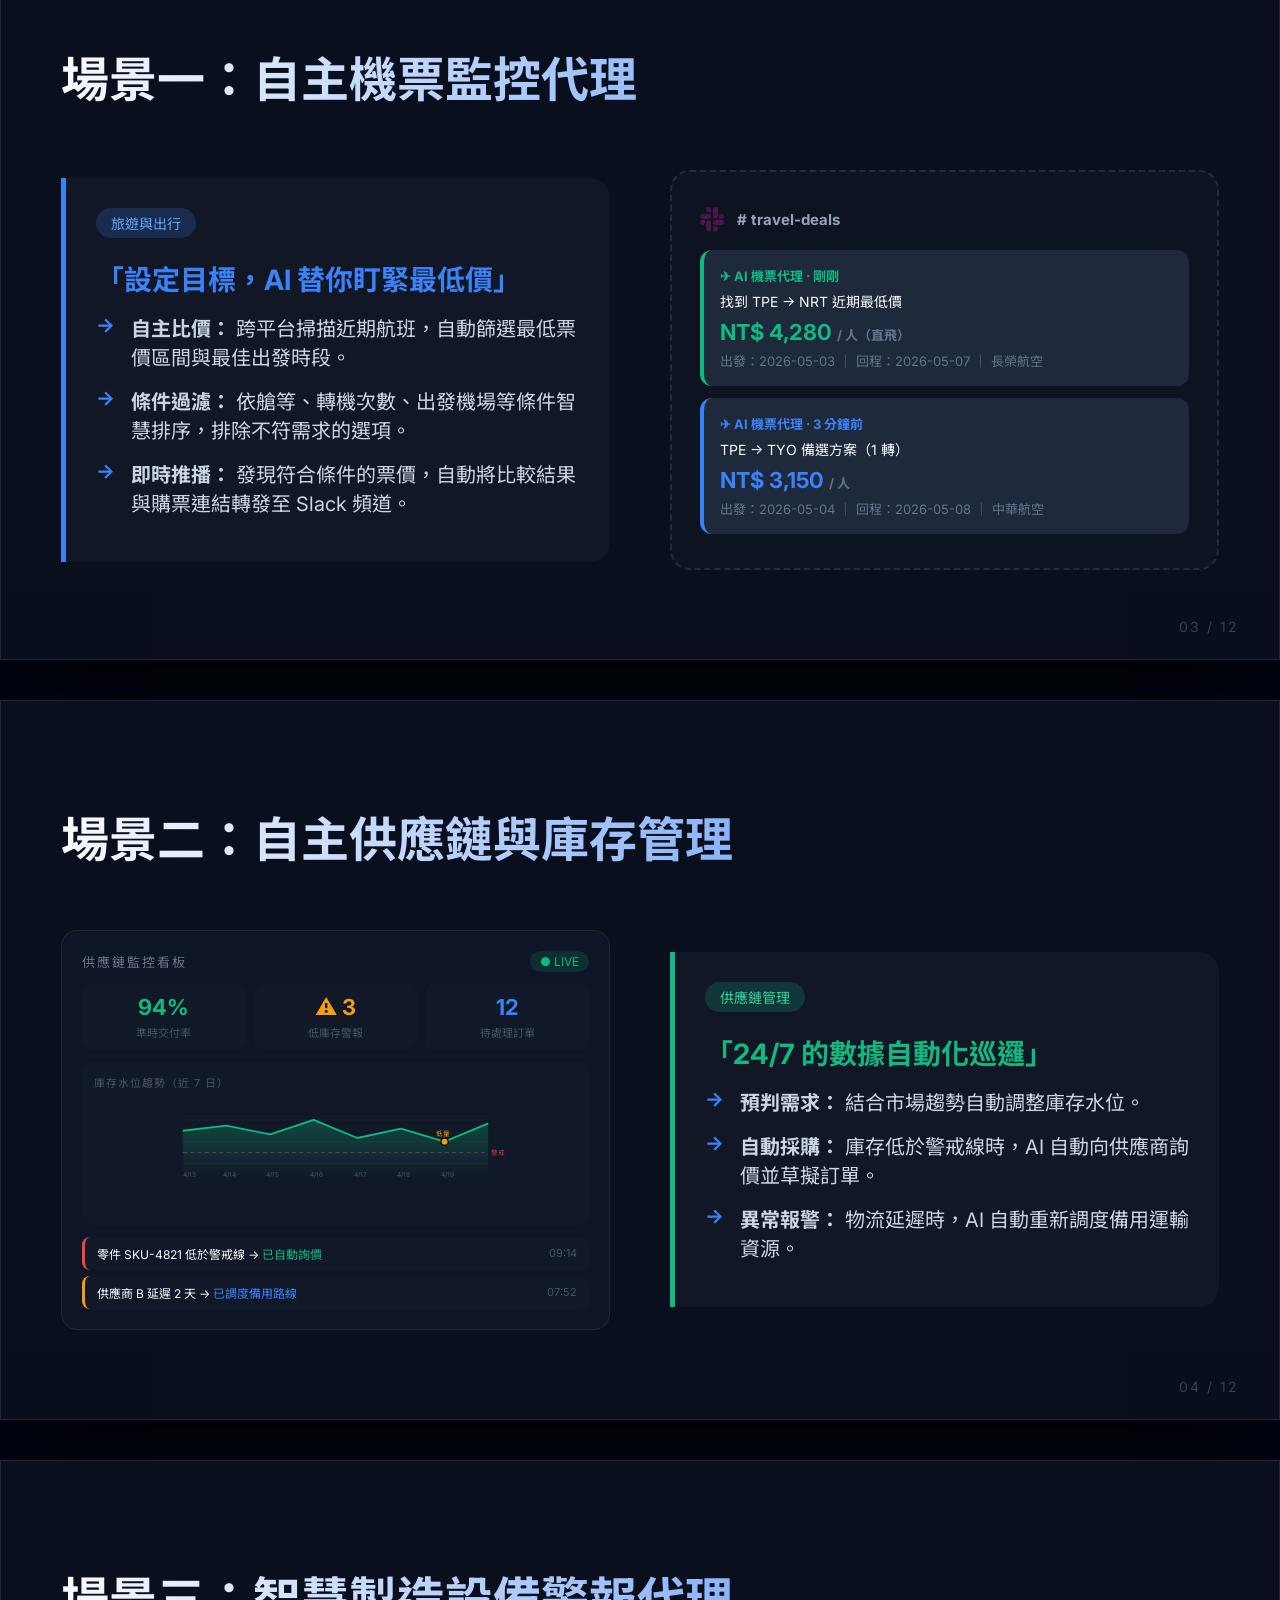
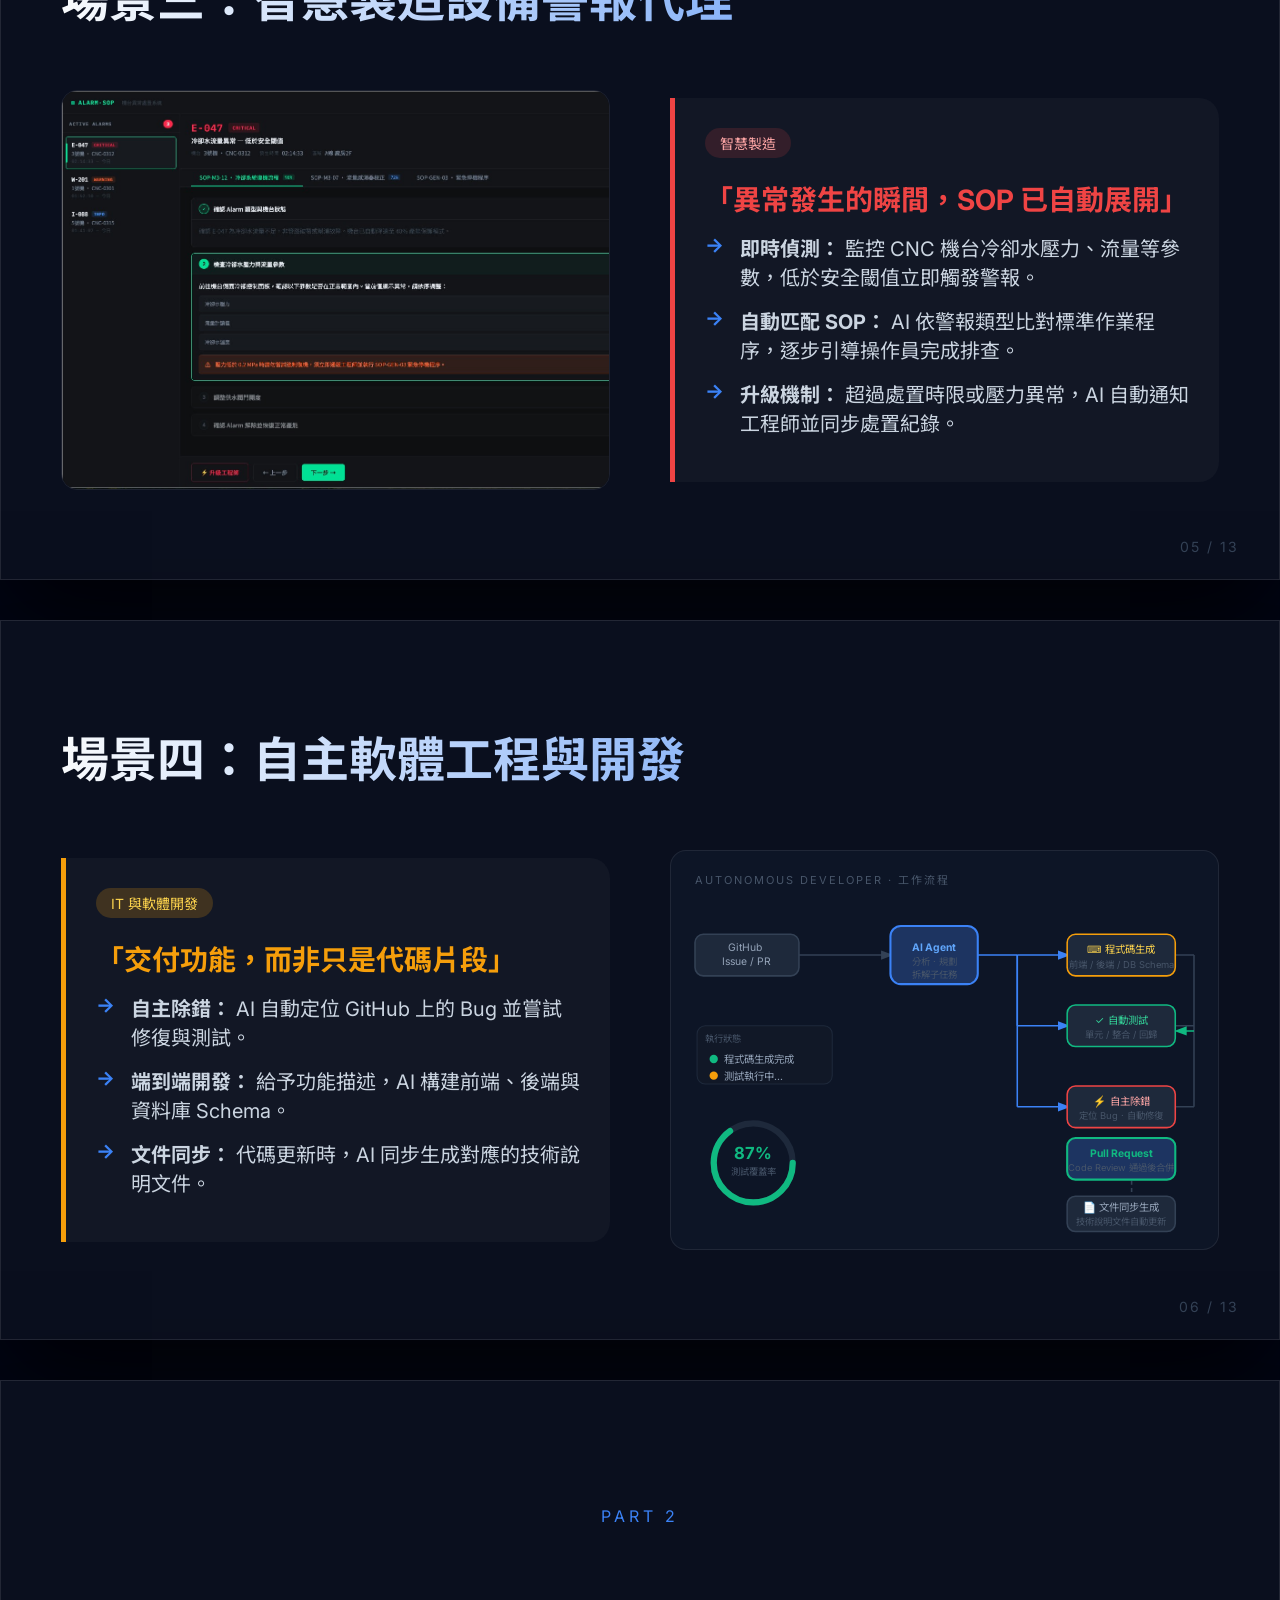
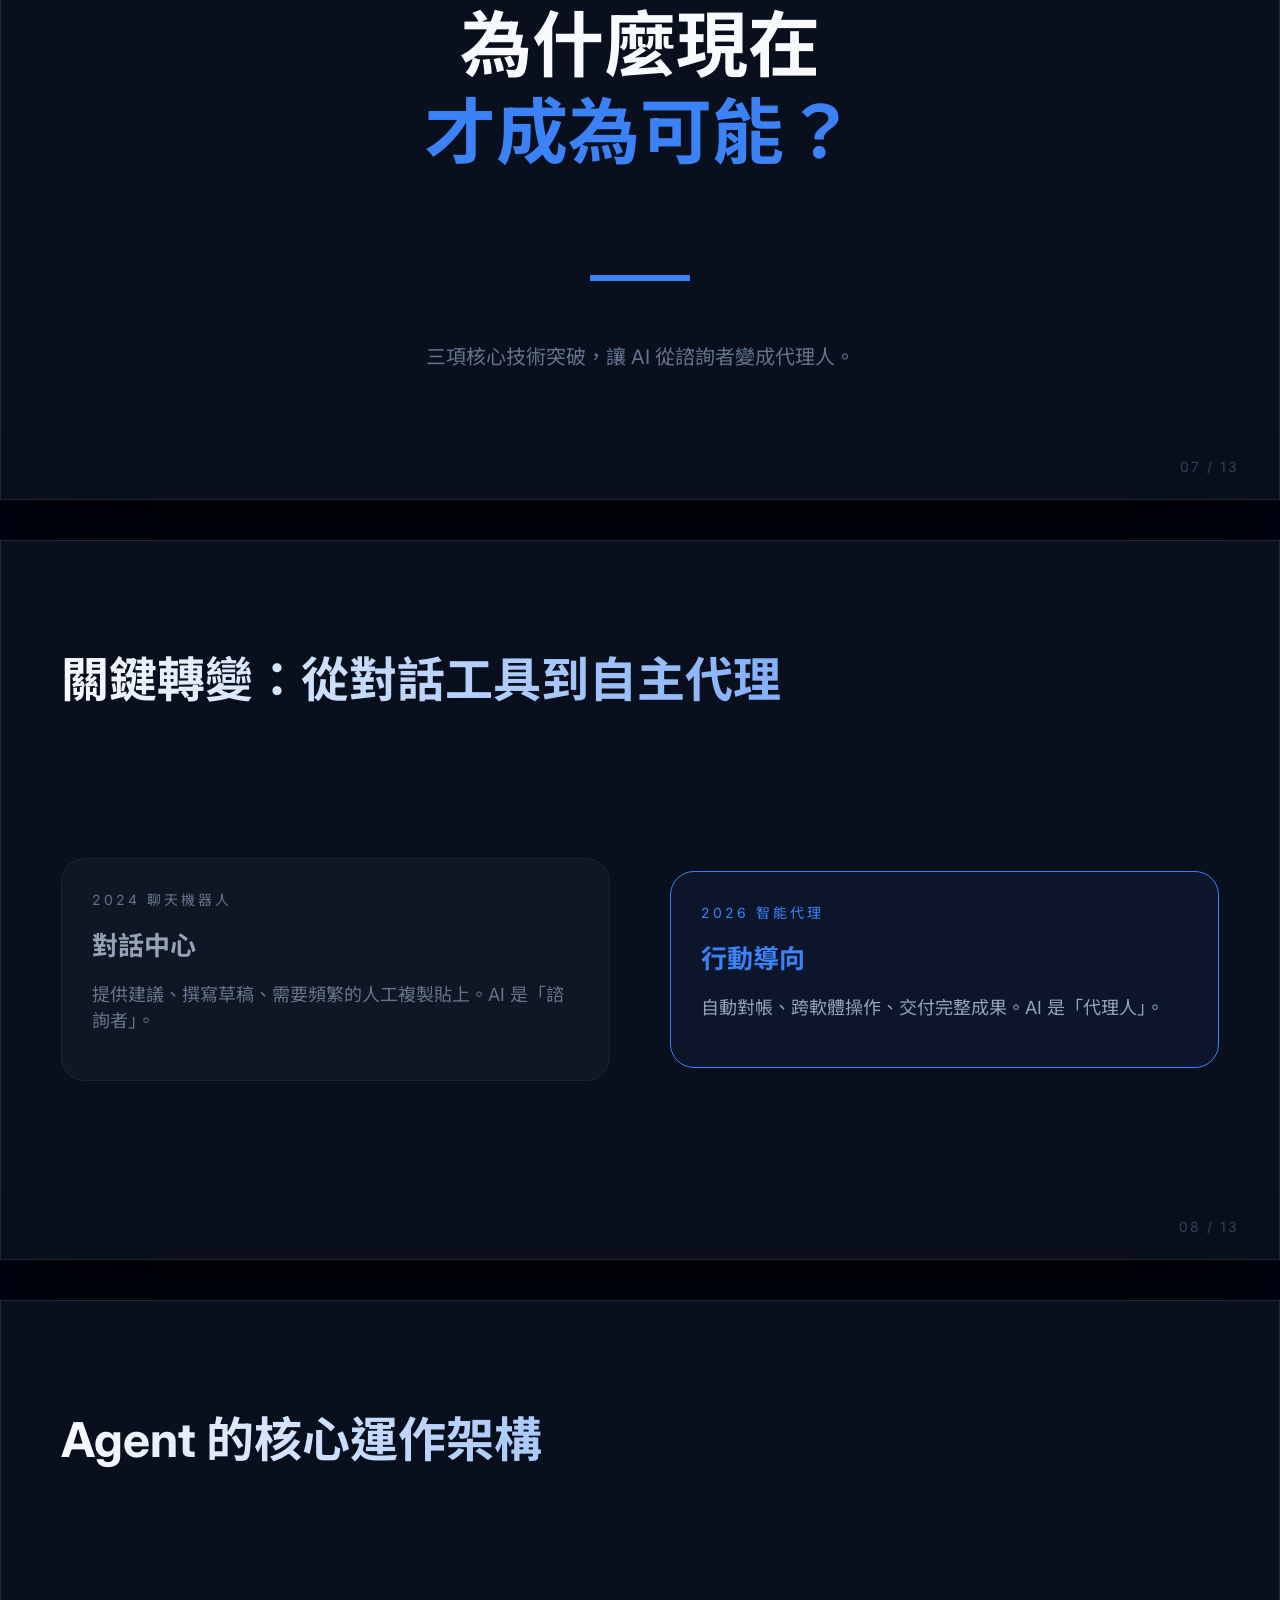
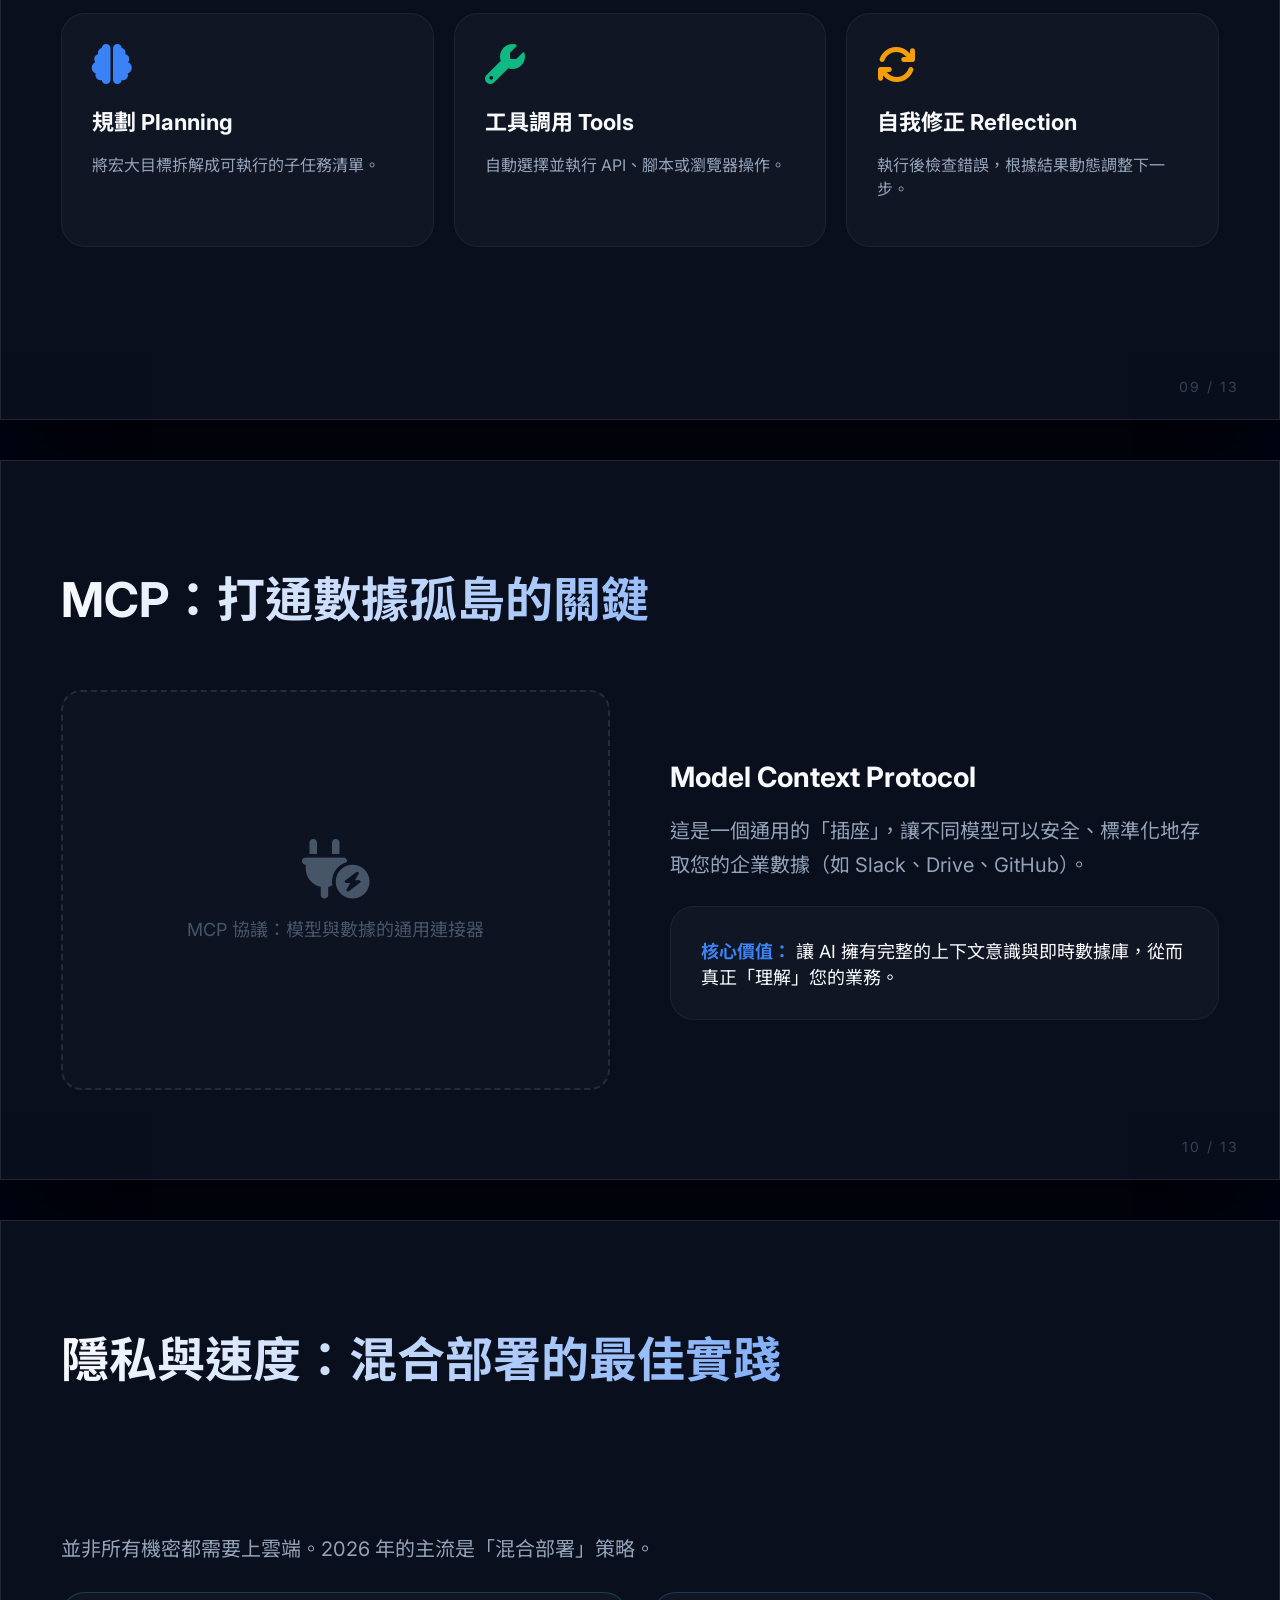
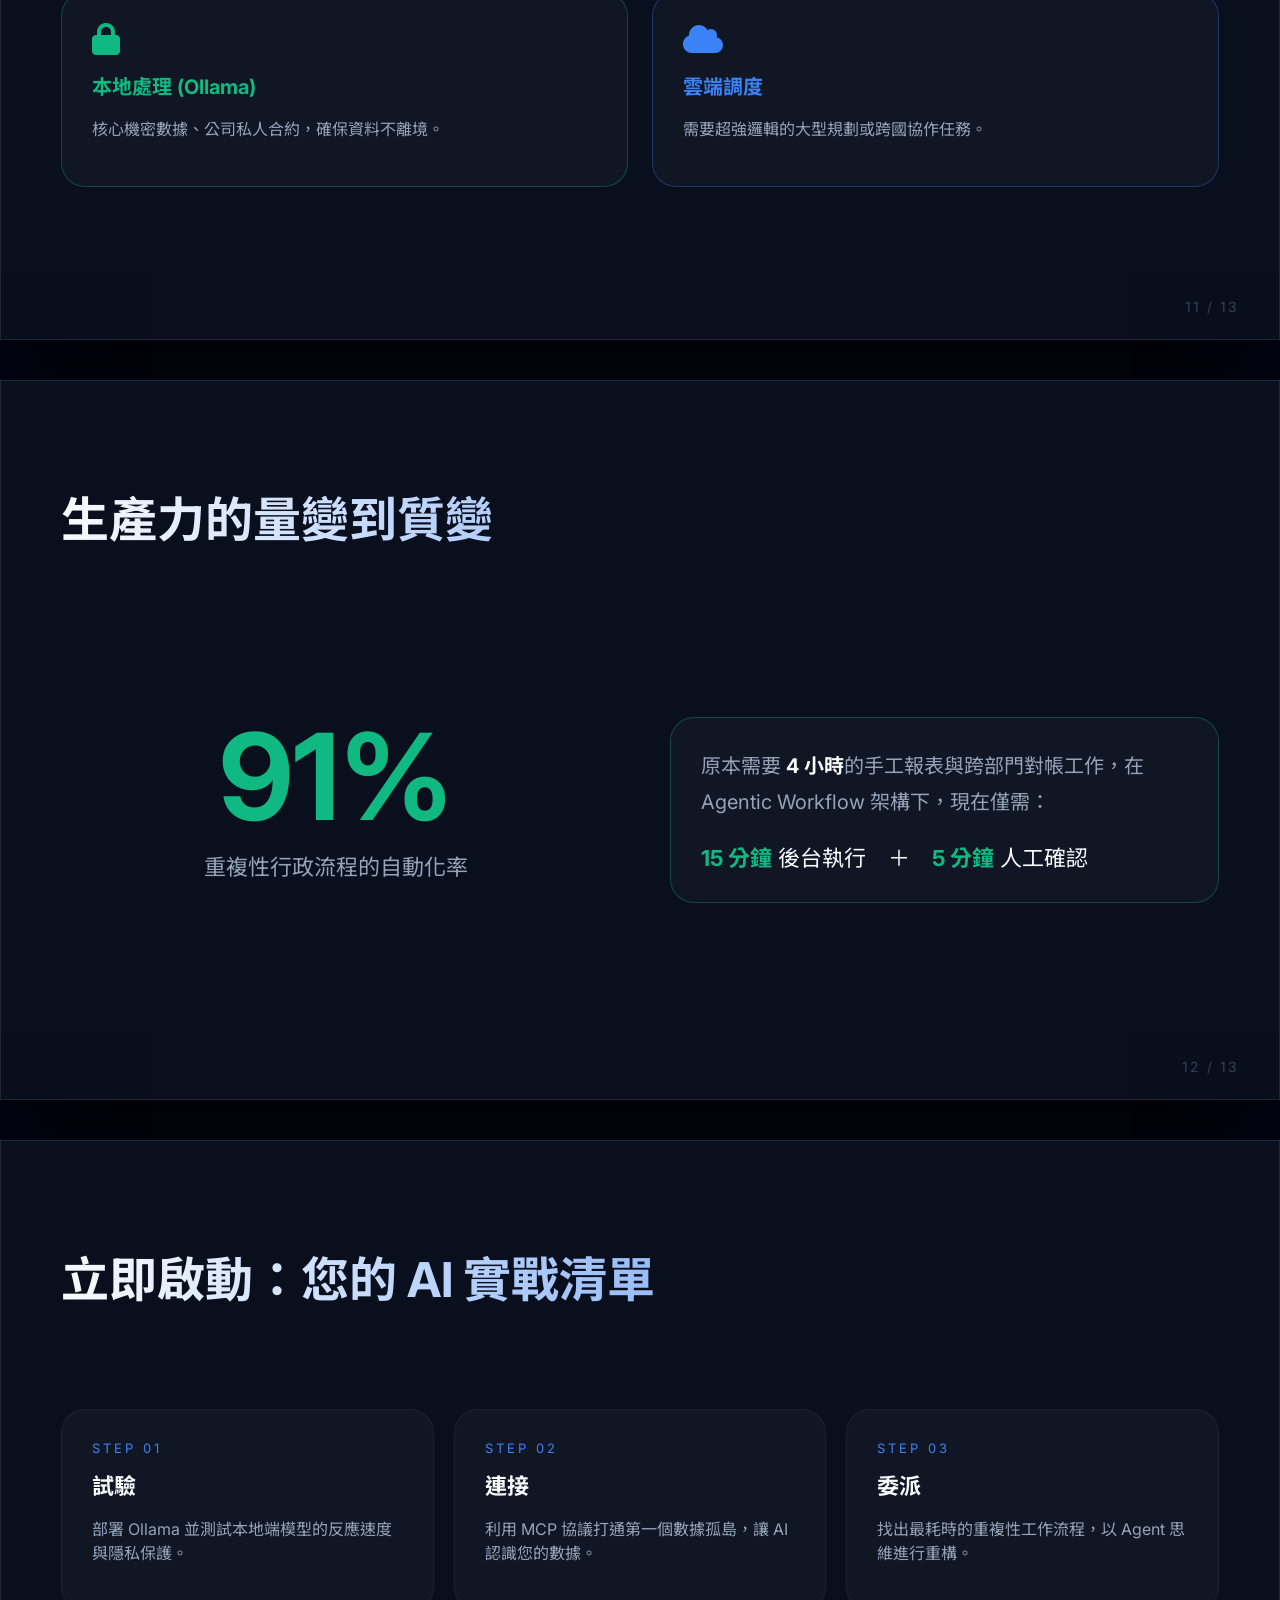
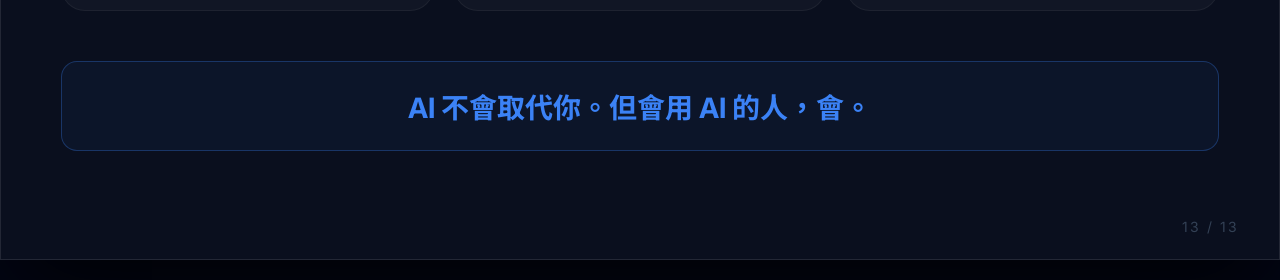
==== commit 1ea6aae7: "copy: sharpen closing tagline" ====
--- a/docs/index.html
+++ b/docs/index.html
@@ -457,7 +457,7 @@
             </div>
         </div>
         <div style="margin-top: 50px; text-align: center; padding: 24px; border: 1px solid rgba(59,130,246,0.3); border-radius: 16px; background: rgba(59,130,246,0.05);">
-            <p style="font-size: 28px; color: #3B82F6; margin: 0; font-weight: 700;">贏在 2026：將 AI 從對話對象變為實戰戰友。</p>
+            <p style="font-size: 28px; color: #3B82F6; margin: 0; font-weight: 700;">AI 不會取代你。但會用 AI 的人，會。</p>
         </div>
     </div>
     <div class="slide-number">13 / 13</div>
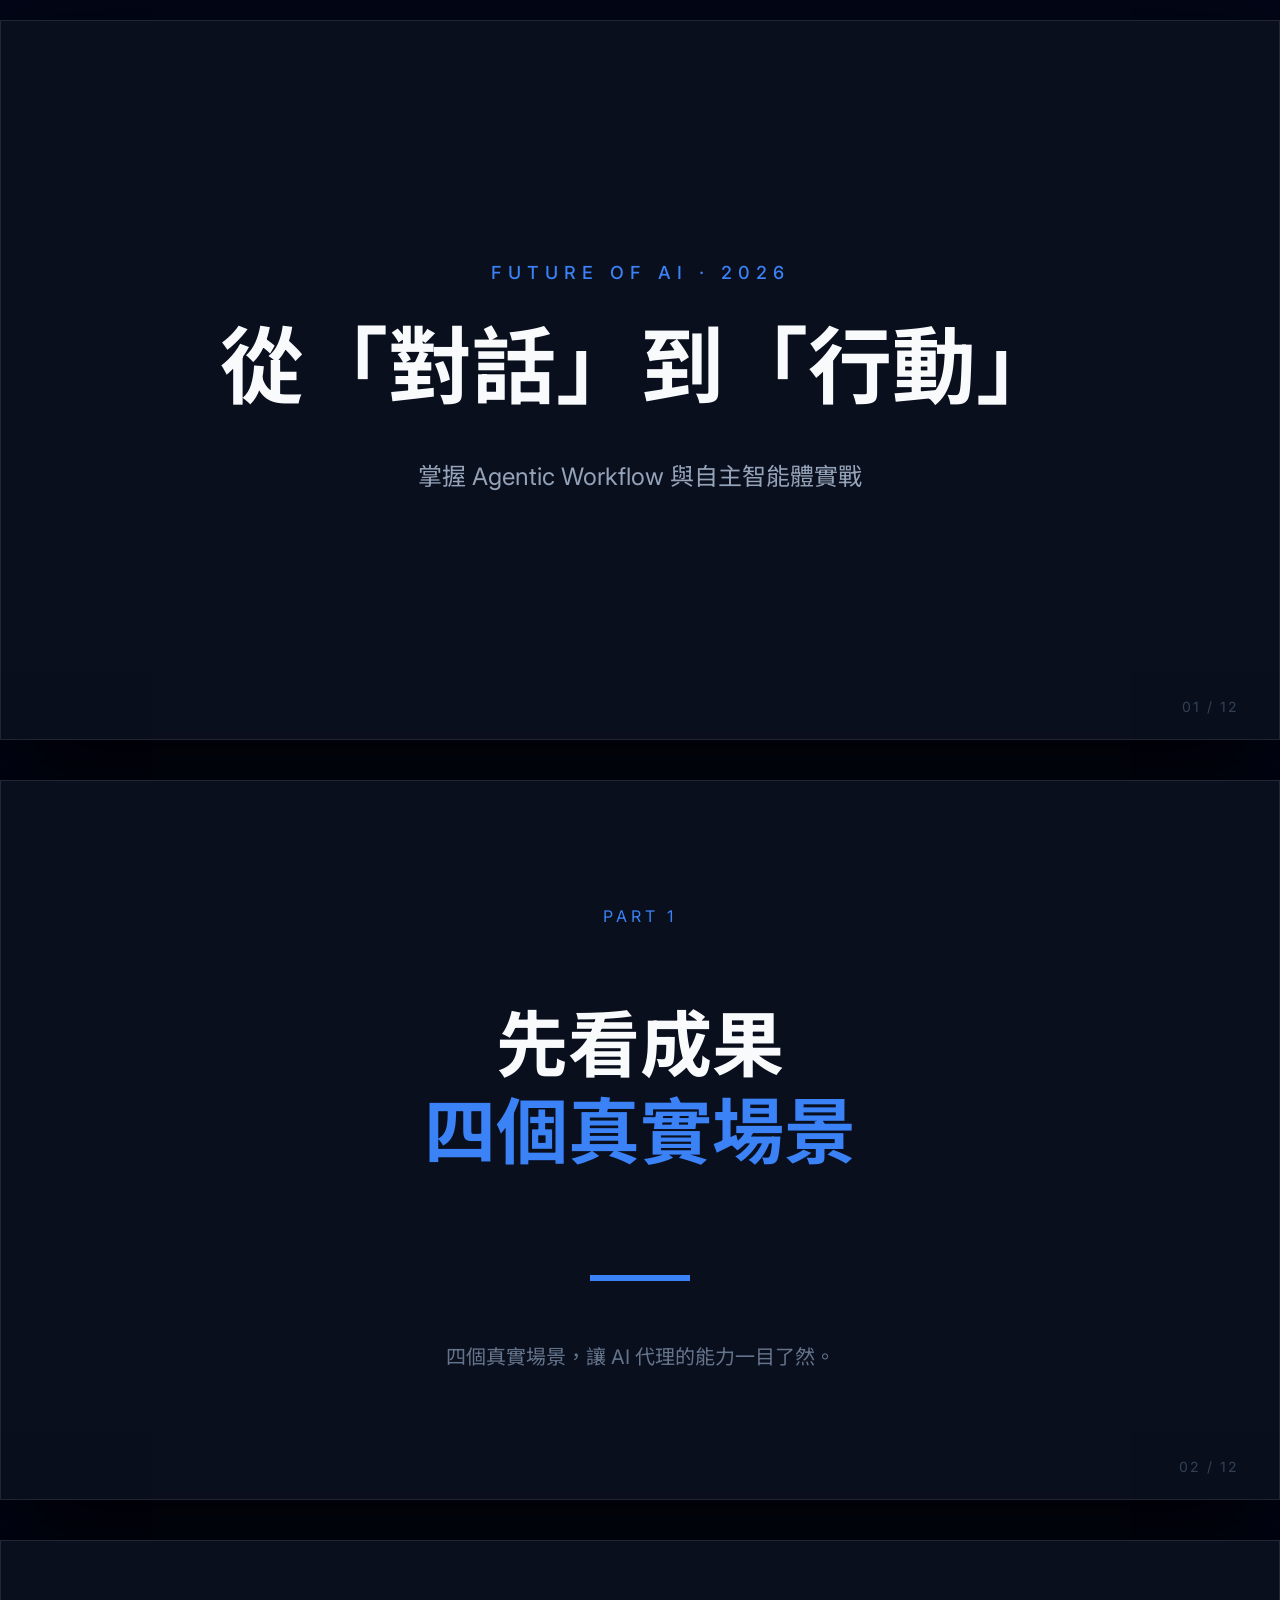
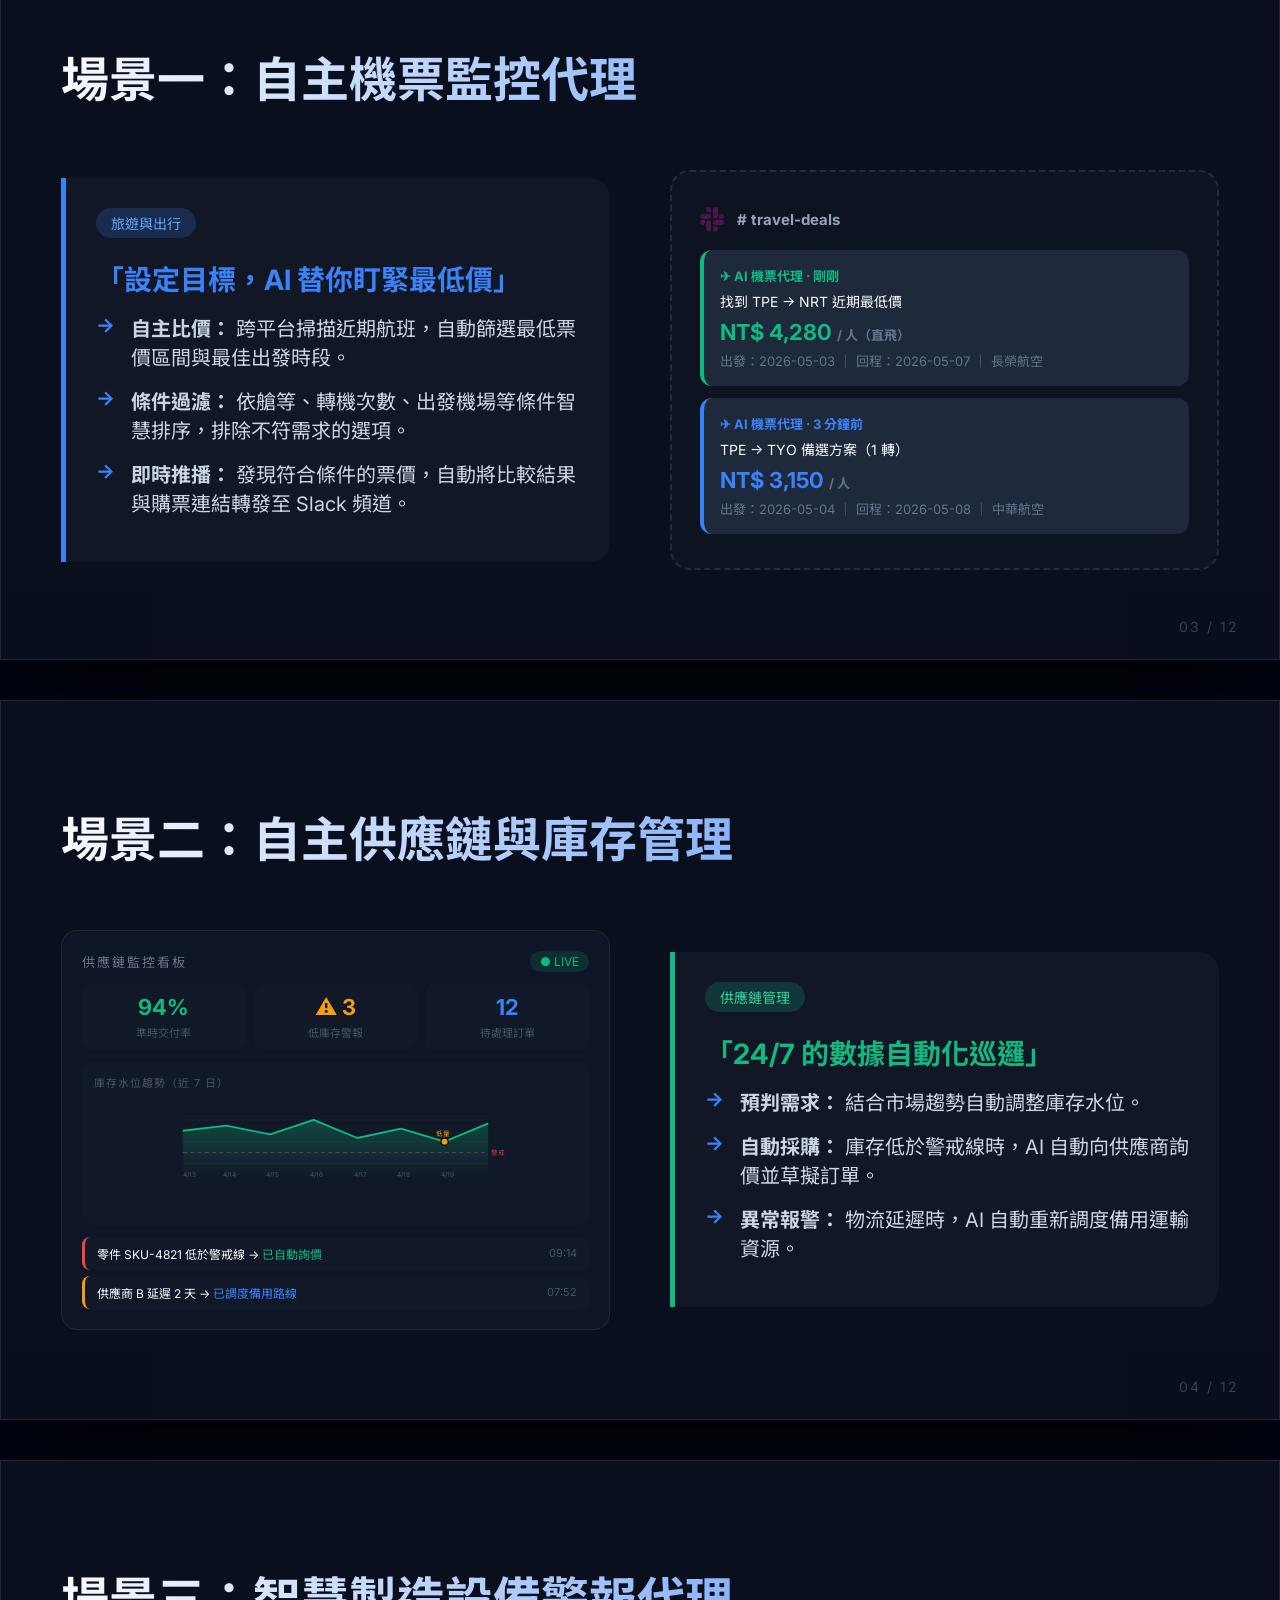
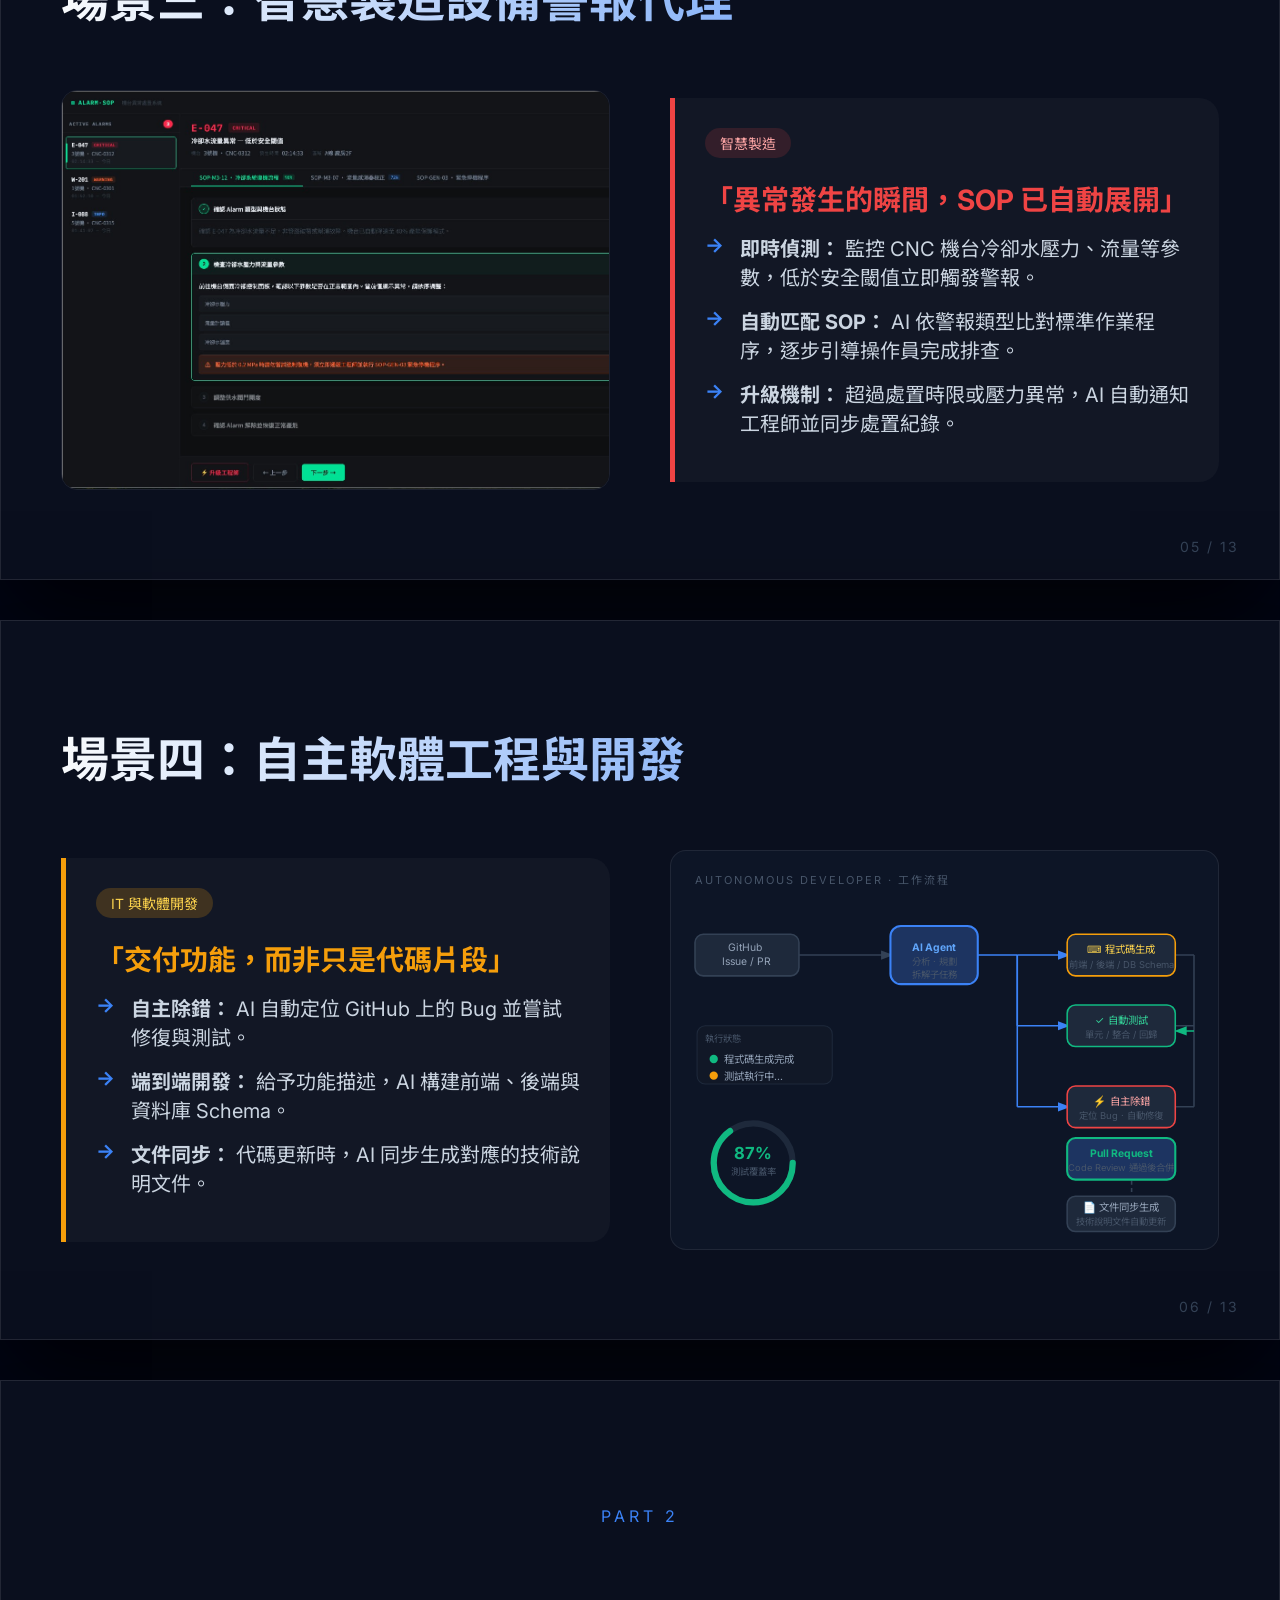
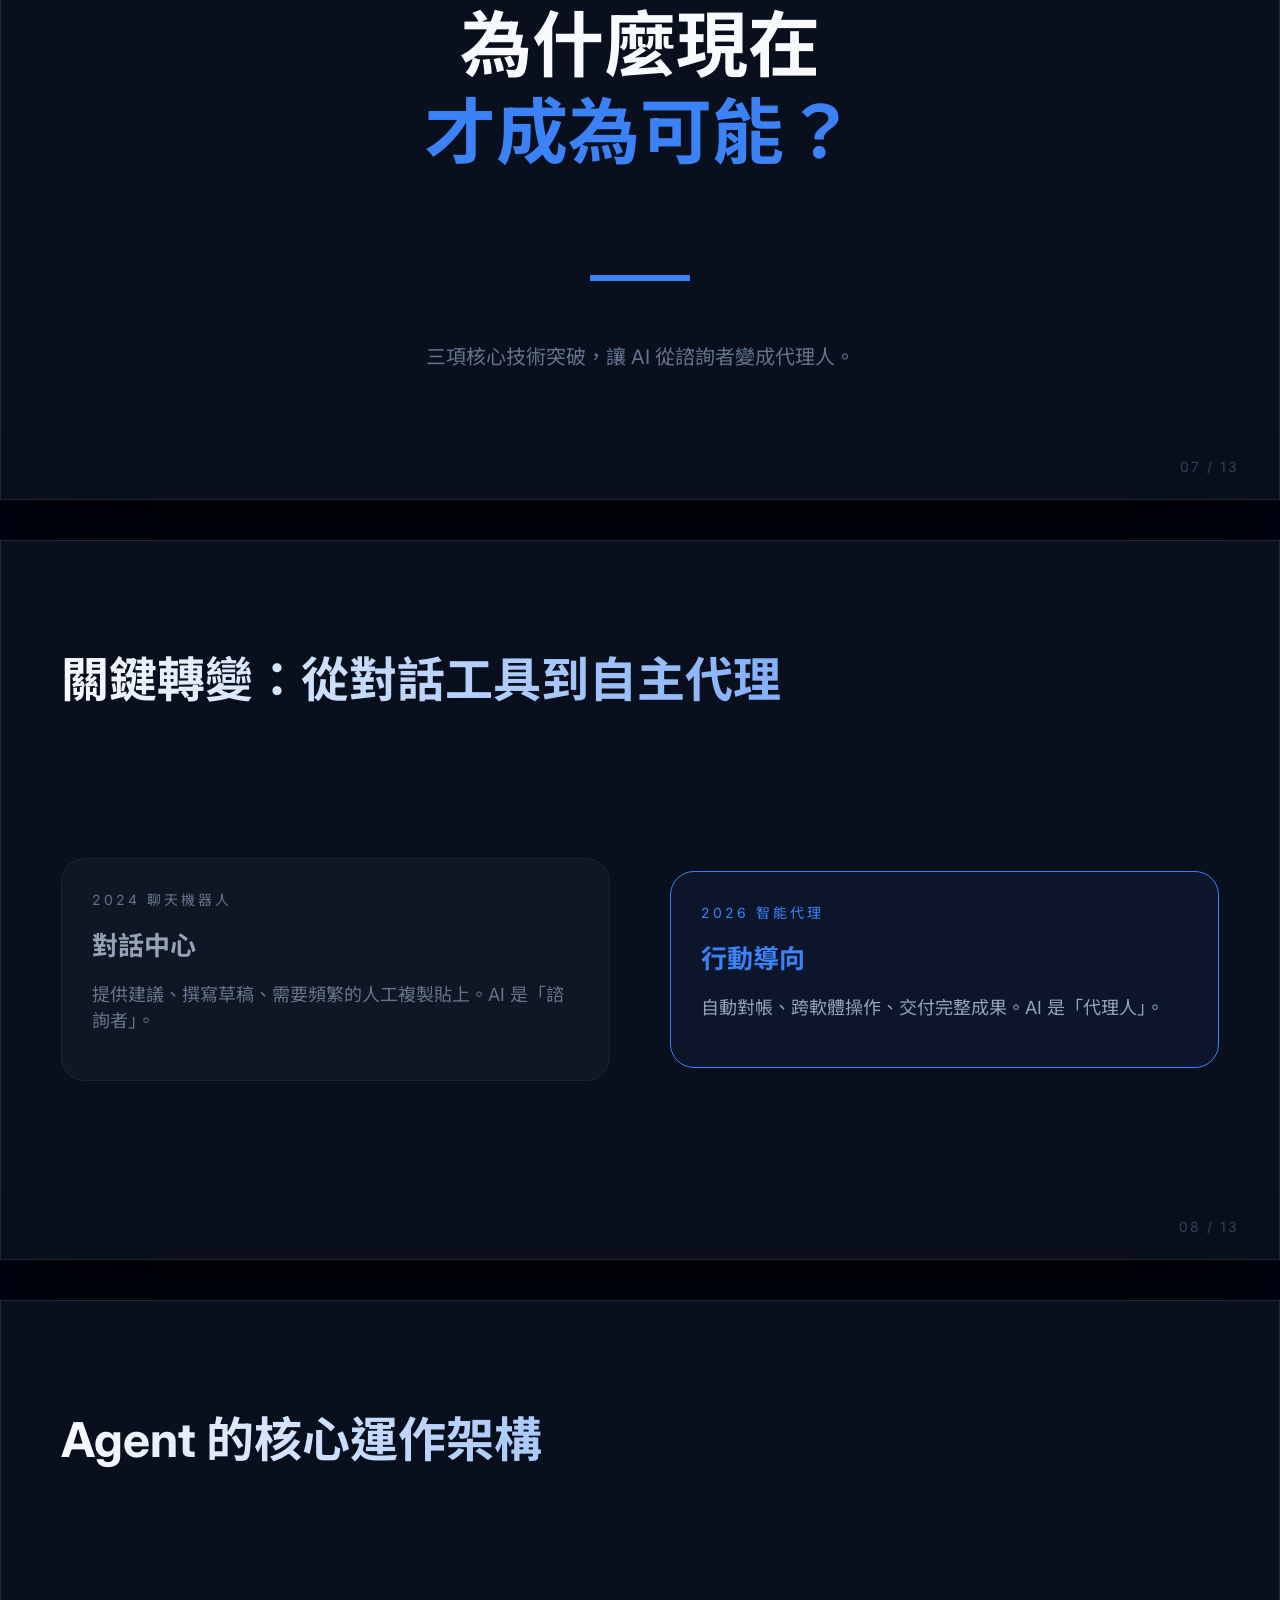
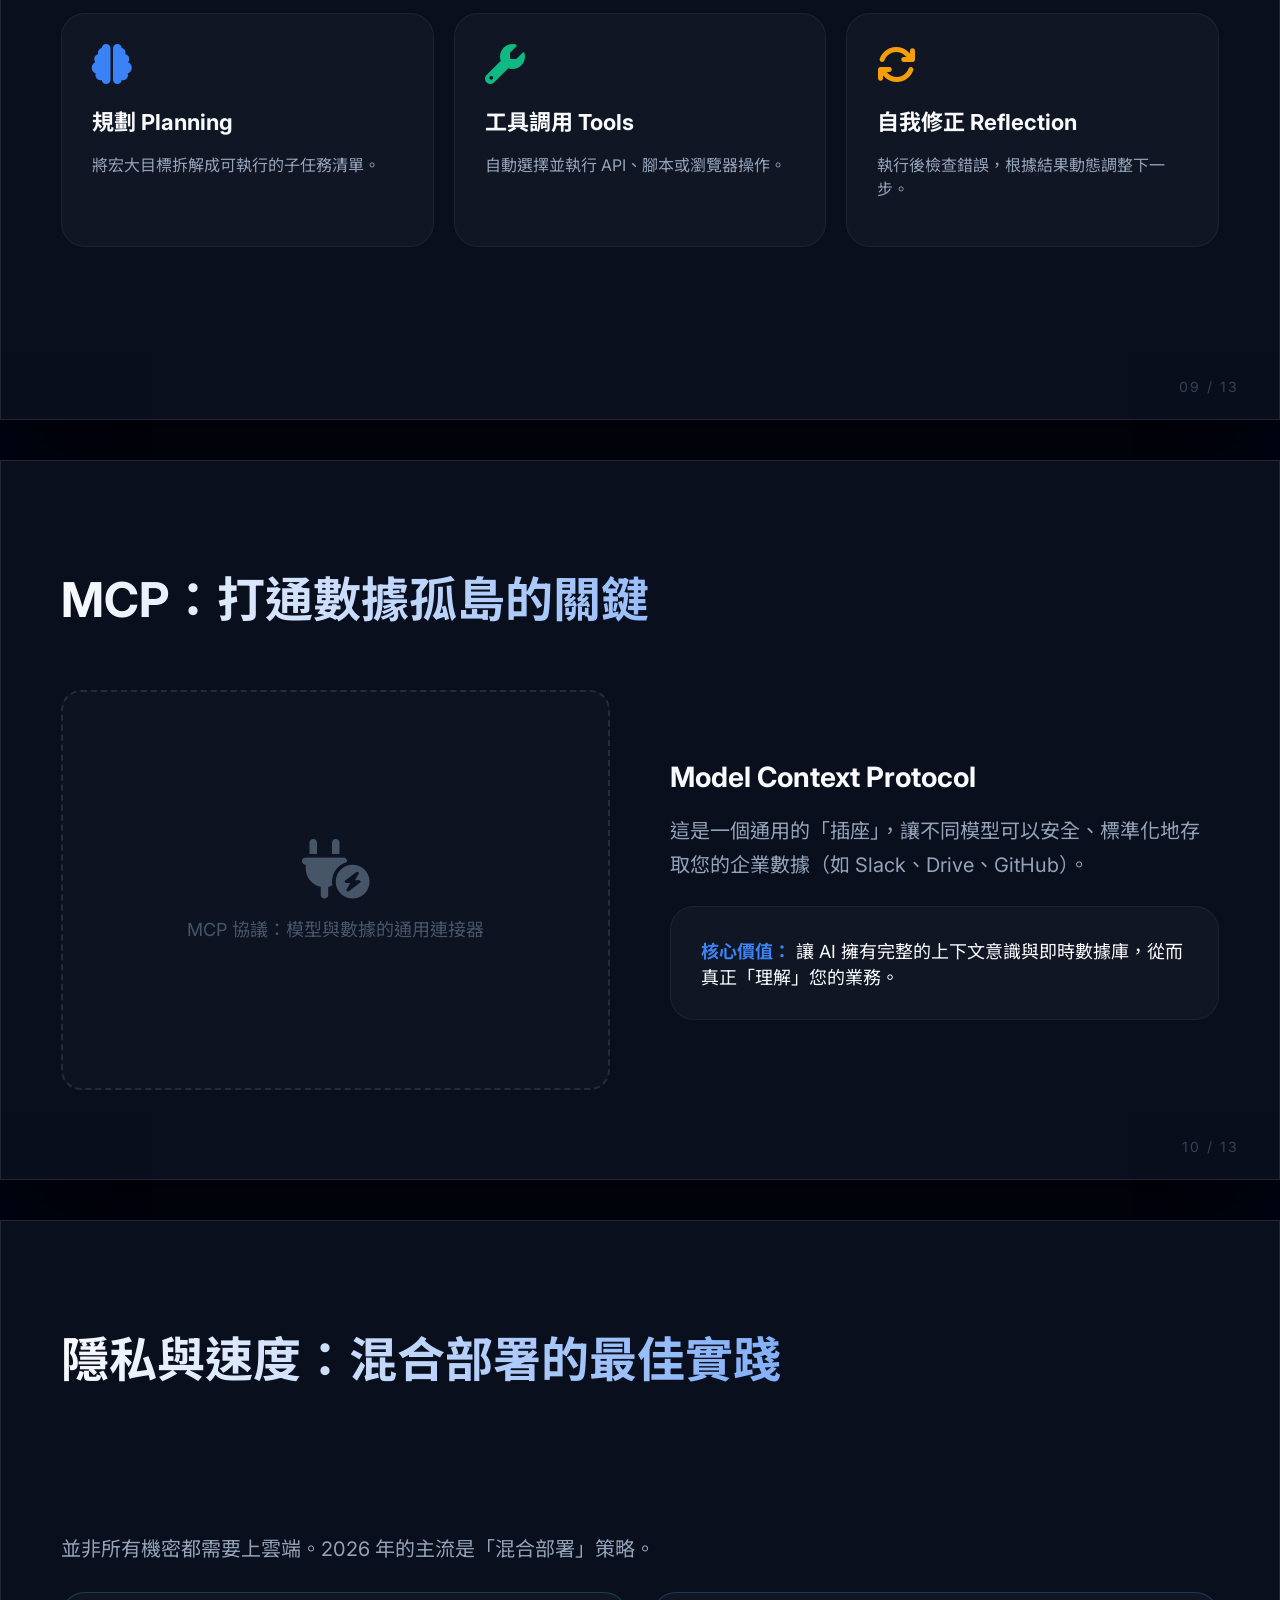
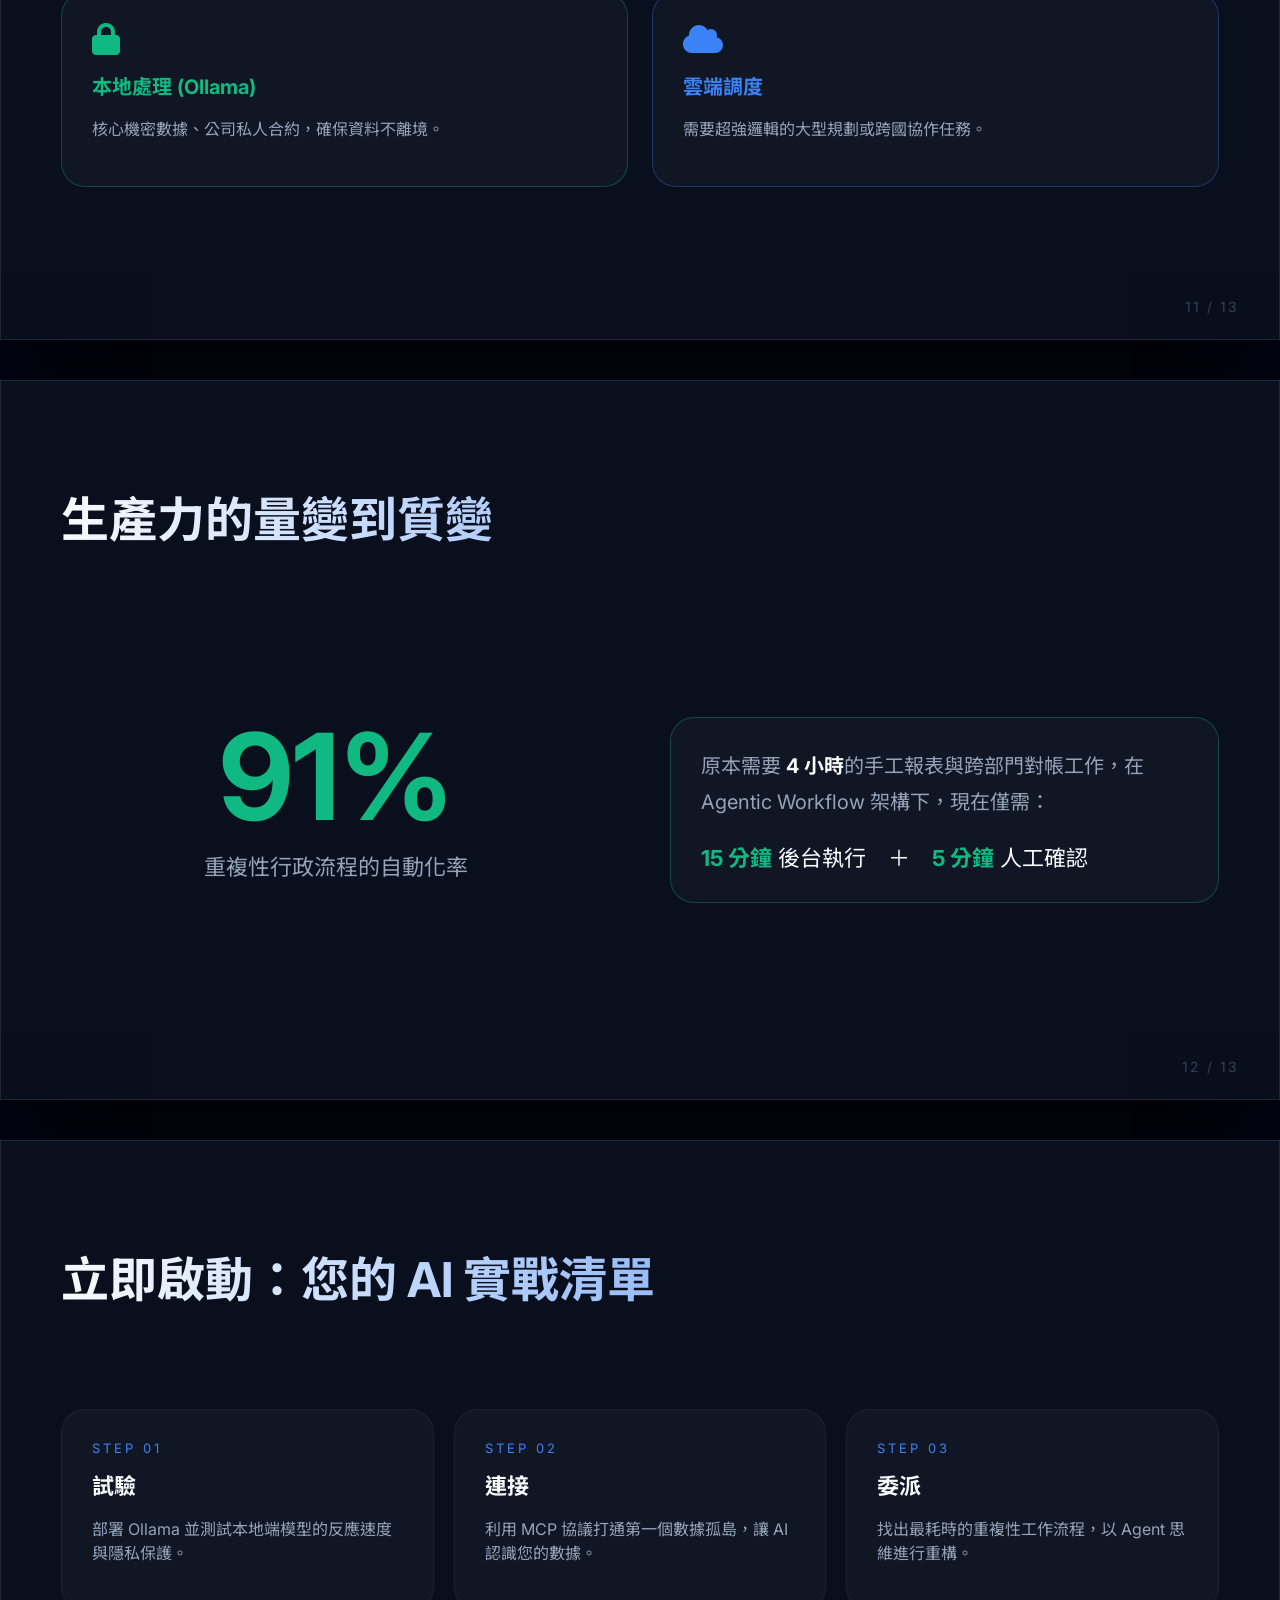
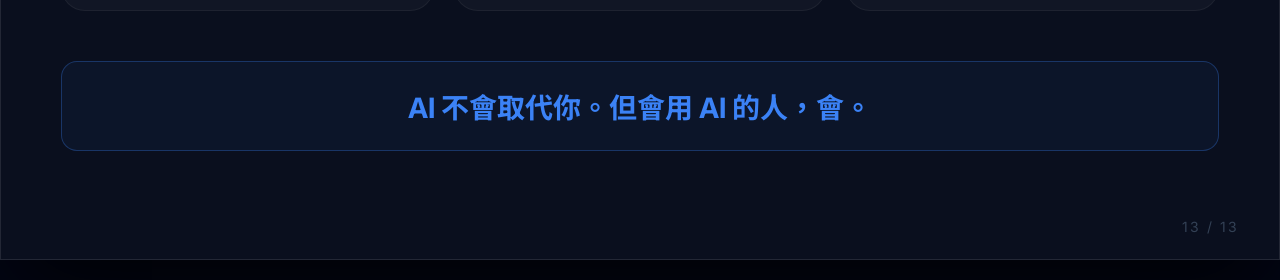
==== commit fc1c90ec: "fix: correct scene count from 三 to 四 in section break" ====
--- a/docs/index.html
+++ b/docs/index.html
@@ -44,7 +44,7 @@
 <div class="slide-container">
     <div style="text-align: center; display: flex; flex-direction: column; justify-content: center; height: 100%;">
         <p class="section-label">Part 1</p>
-        <h2 style="font-size: 72px; color: #F8FAFC; line-height: 1.2;">先看成果<br><span style="color: #3B82F6;">三個真實場景</span></h2>
+        <h2 style="font-size: 72px; color: #F8FAFC; line-height: 1.2;">先看成果<br><span style="color: #3B82F6;">四個真實場景</span></h2>
         <div style="width: 100px; height: 6px; background: #3B82F6; margin: 40px auto;"></div>
         <p style="color: #64748B; font-size: 20px;">四個真實場景，讓 AI 代理的能力一目了然。</p>
     </div>
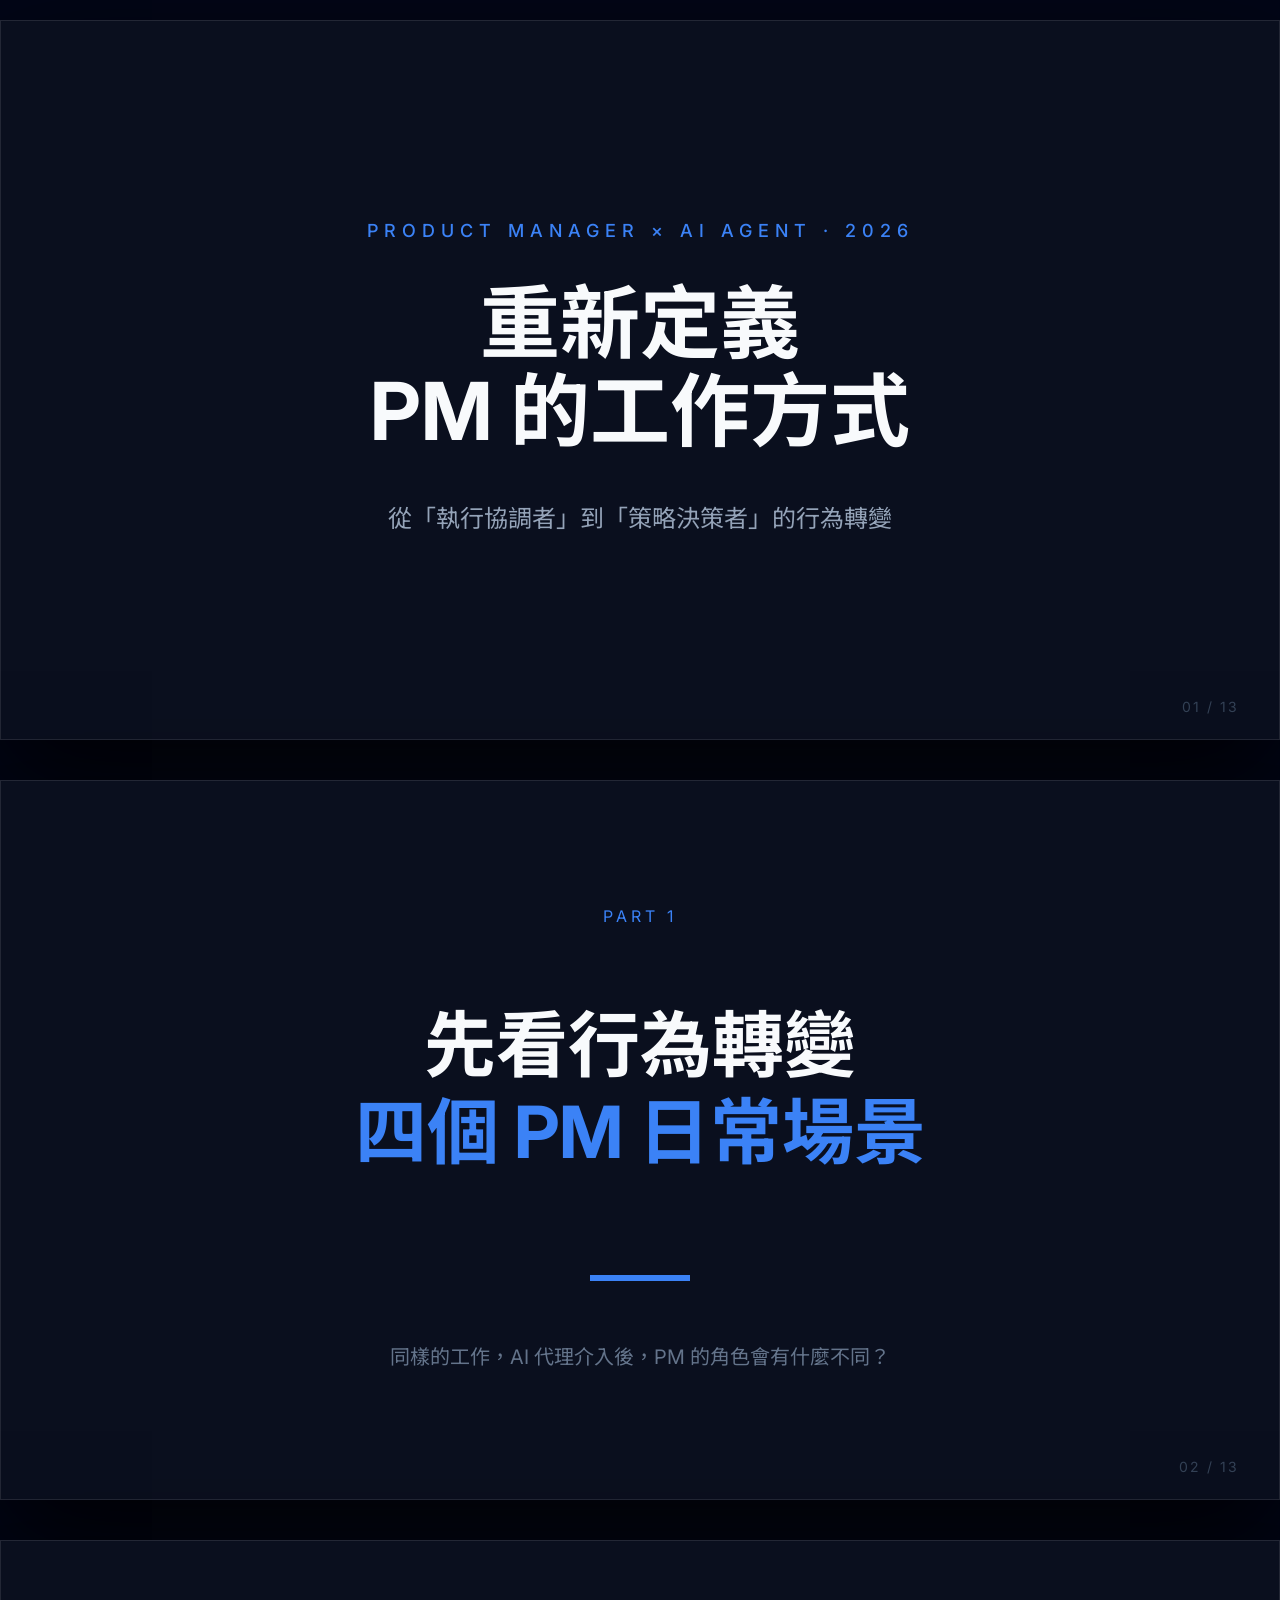
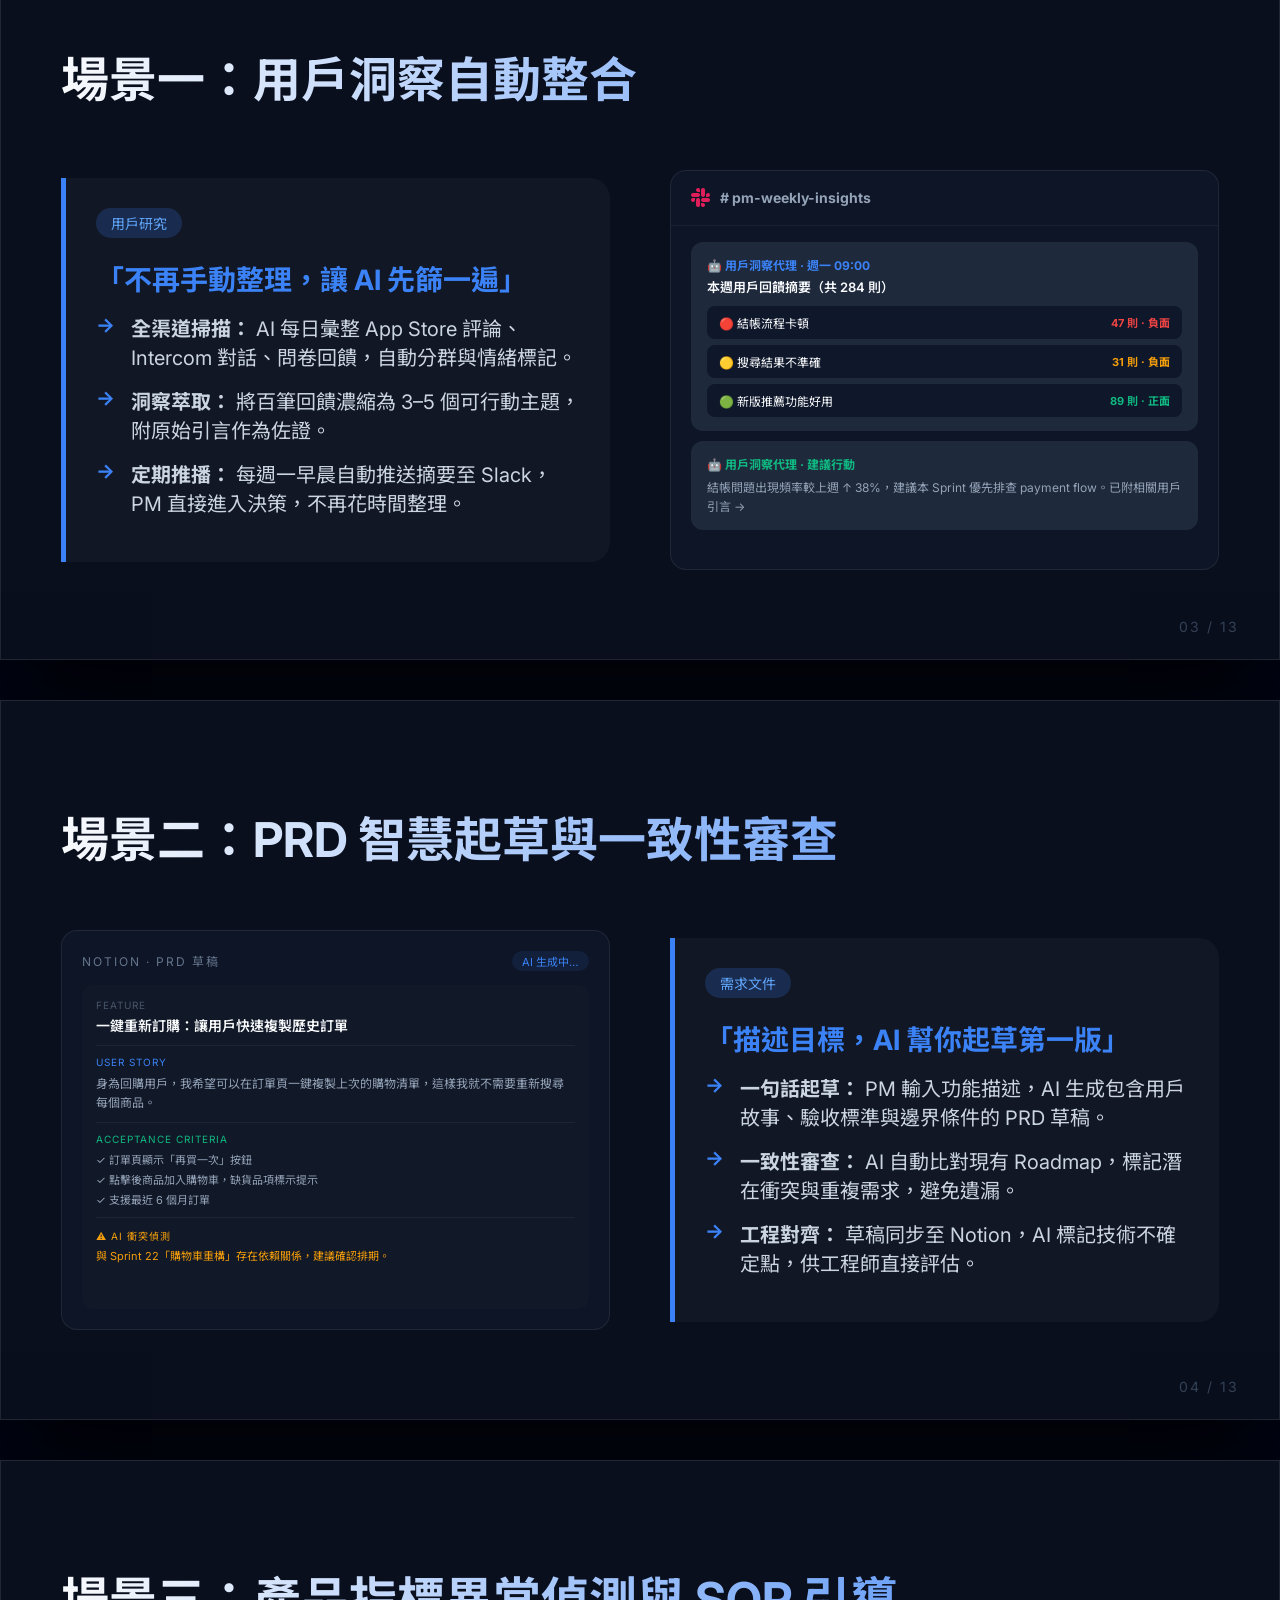
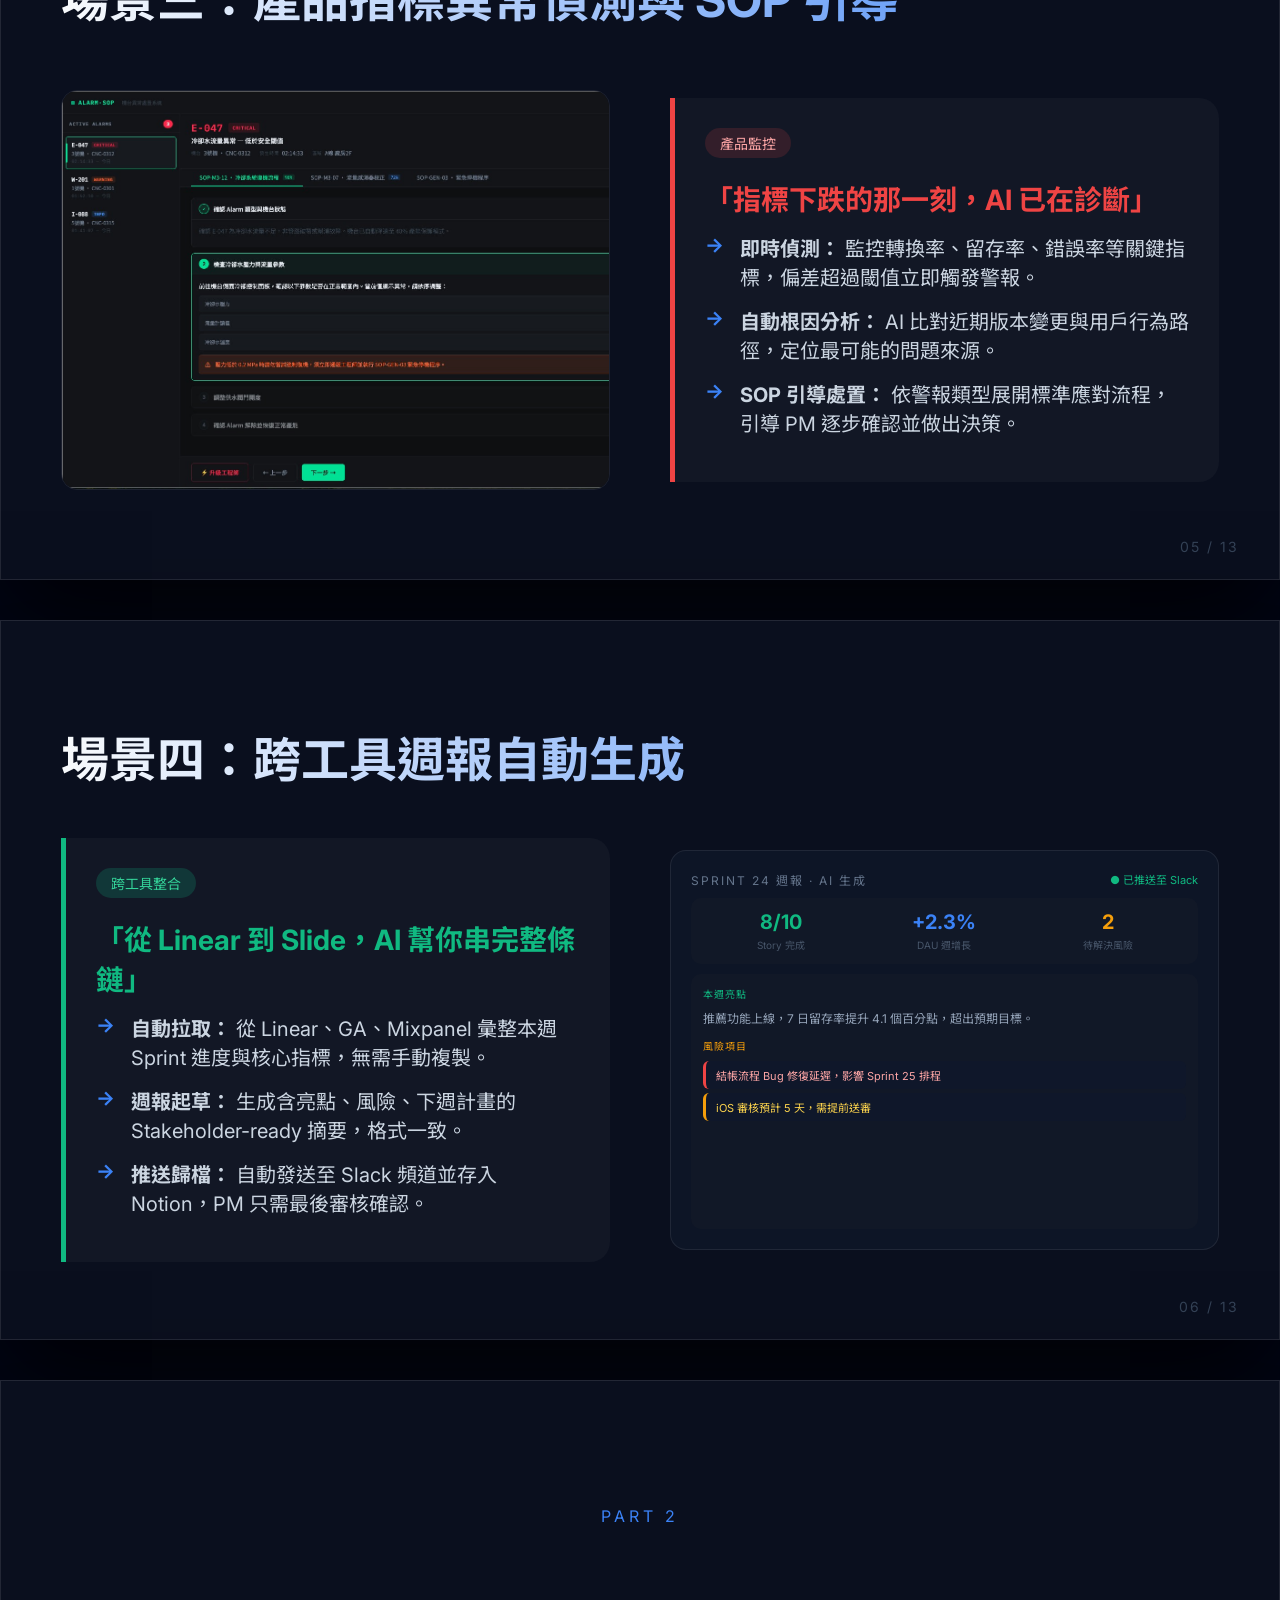
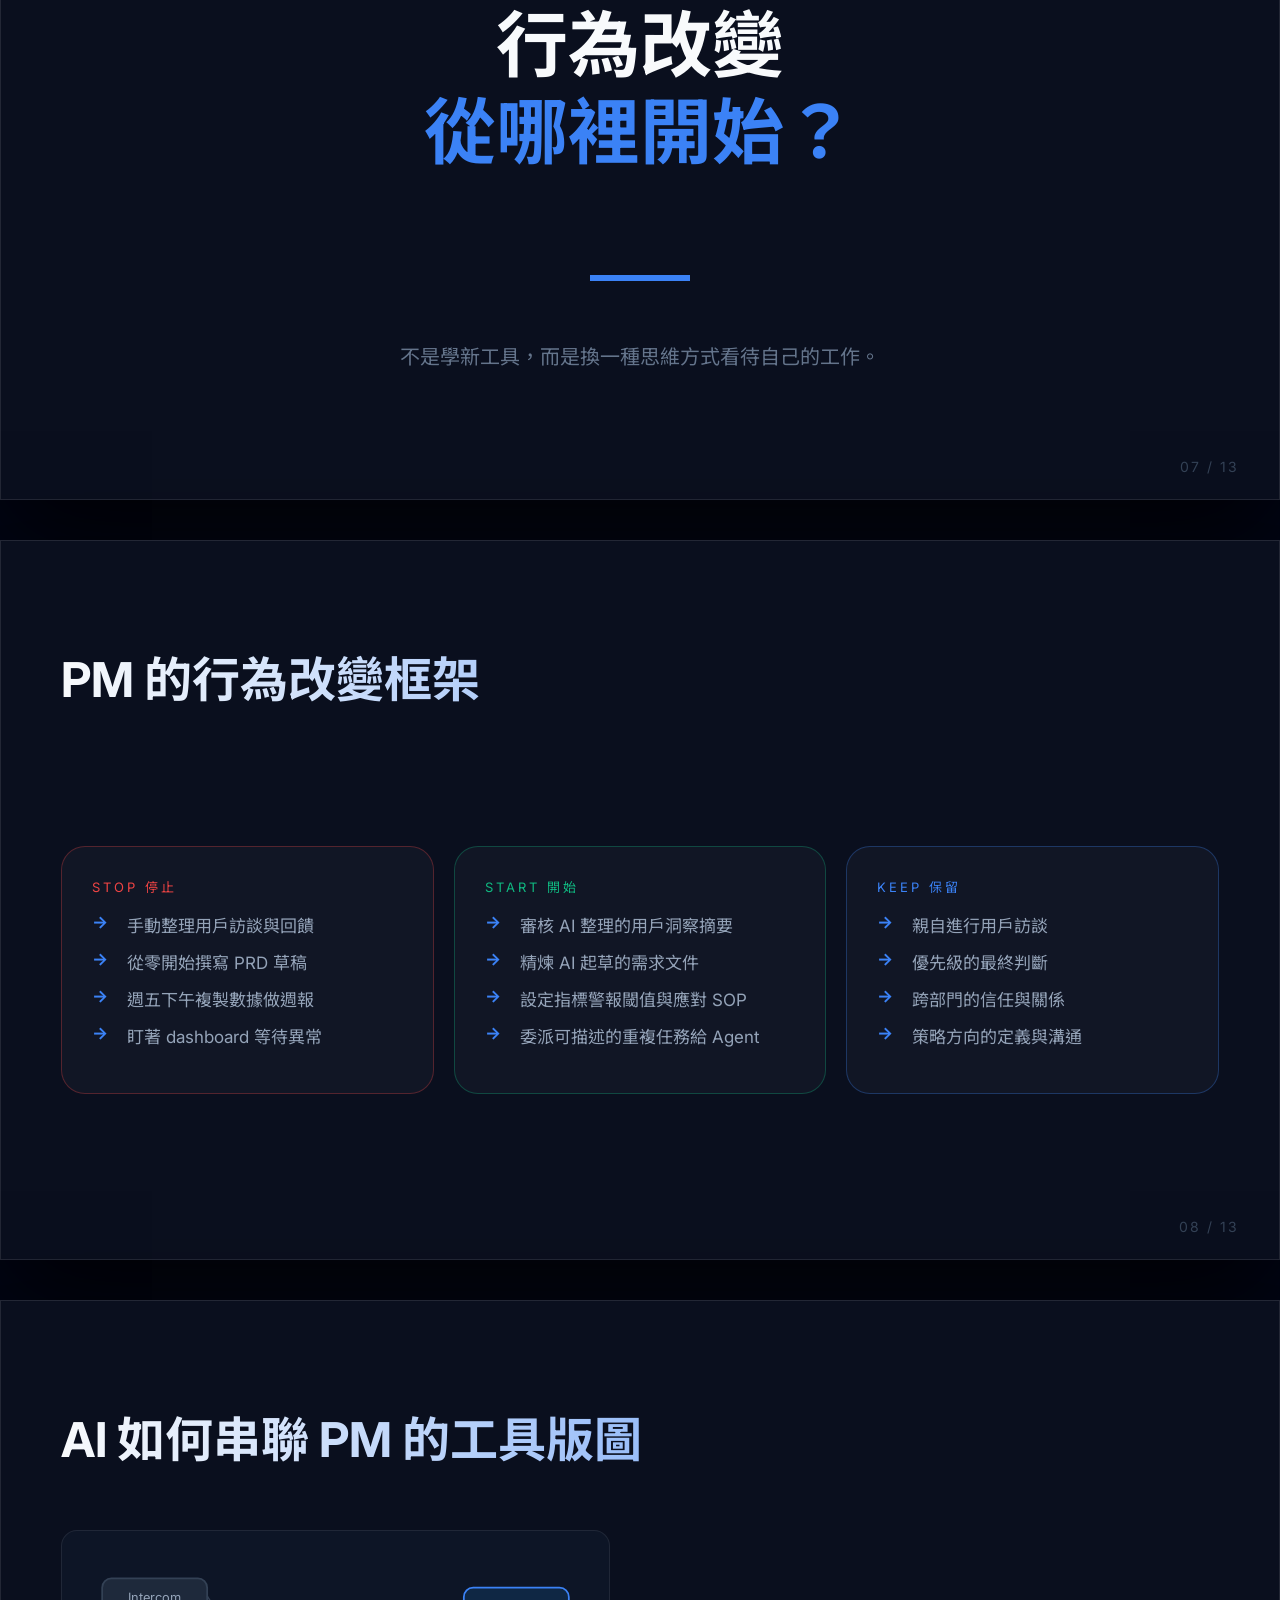
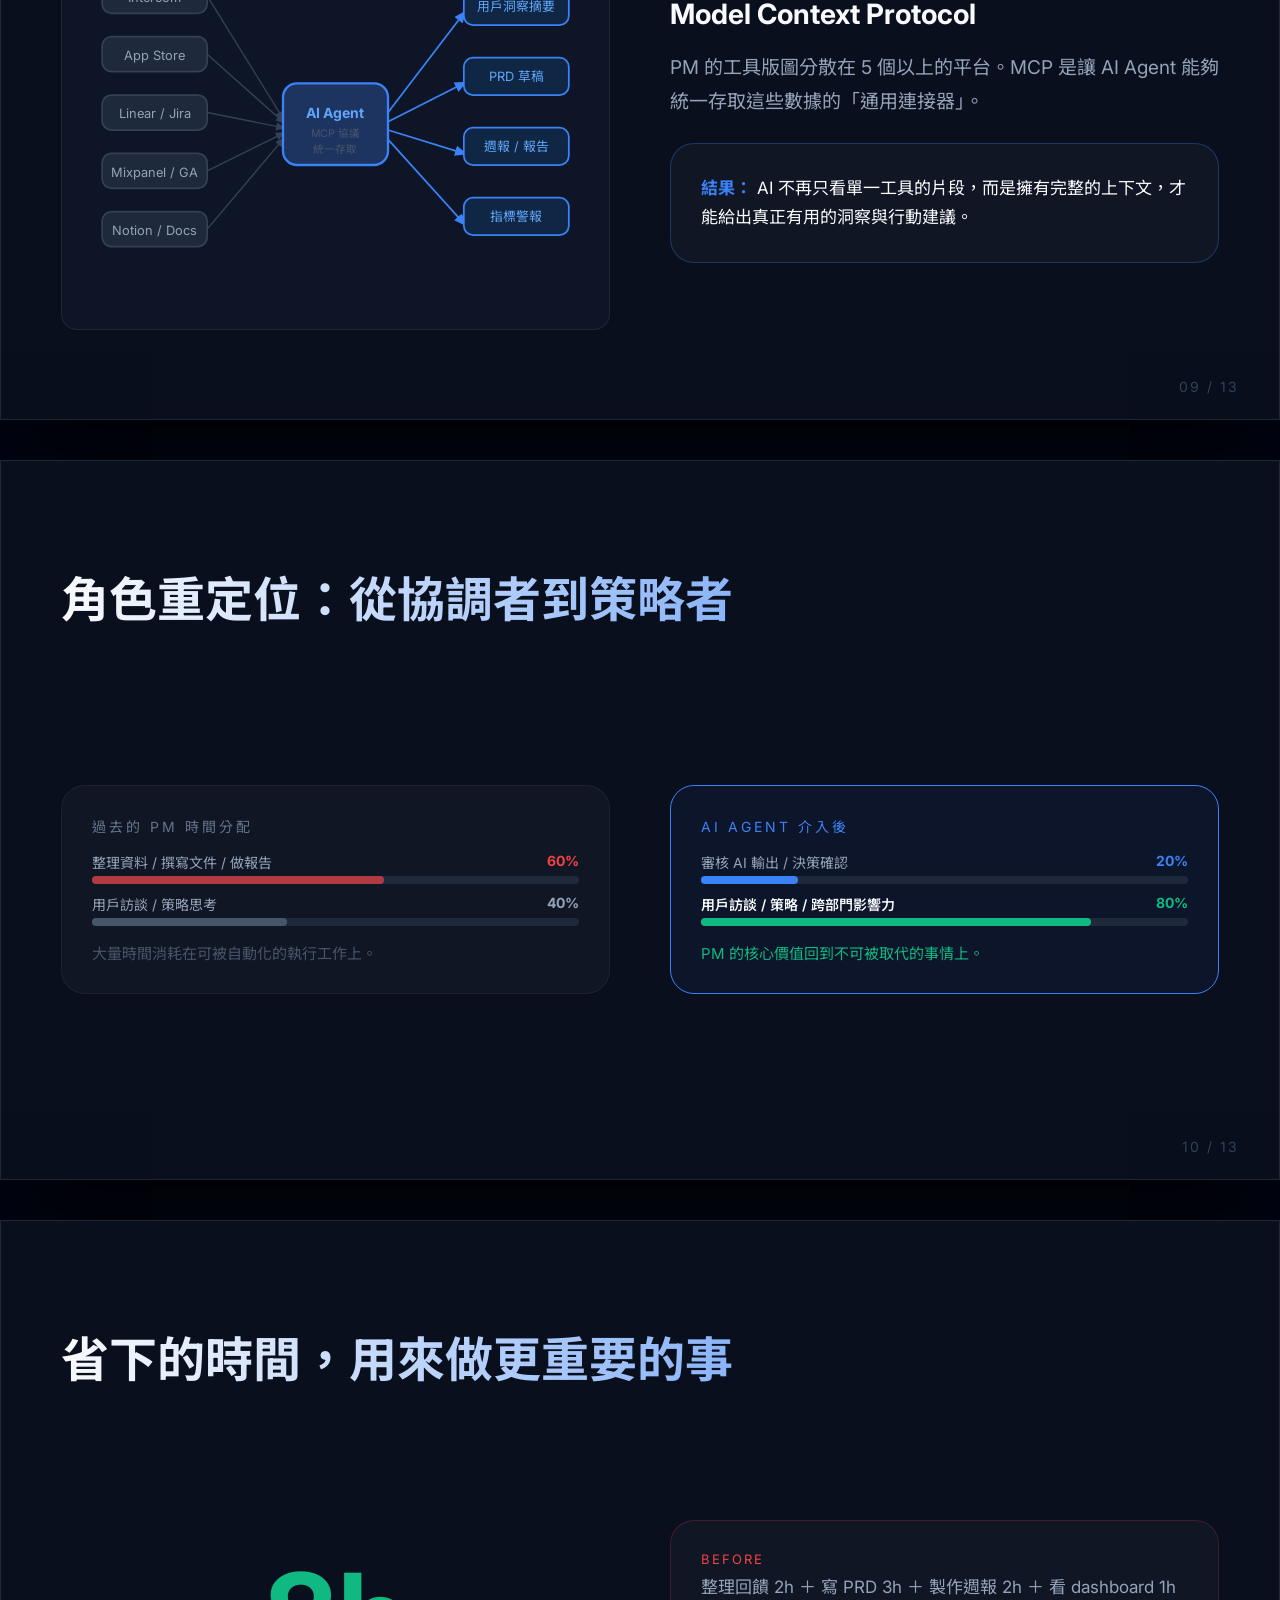
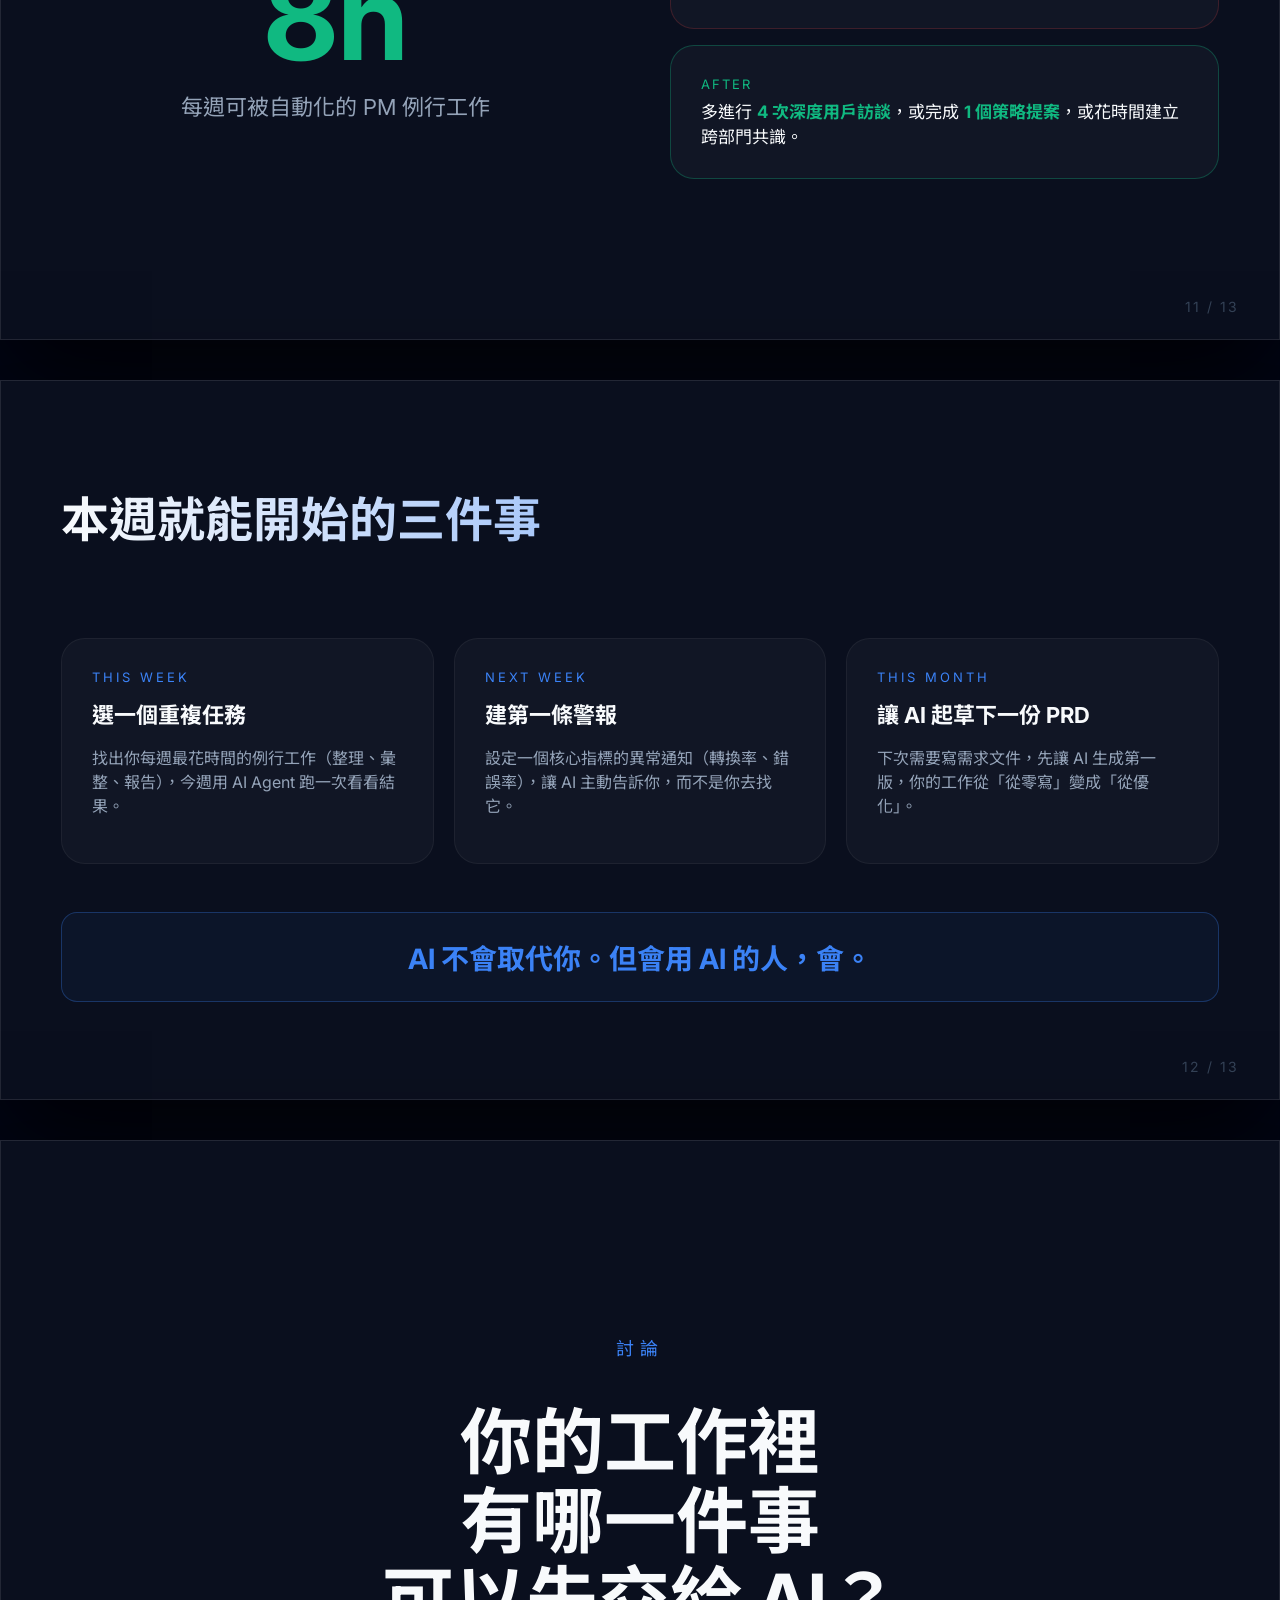
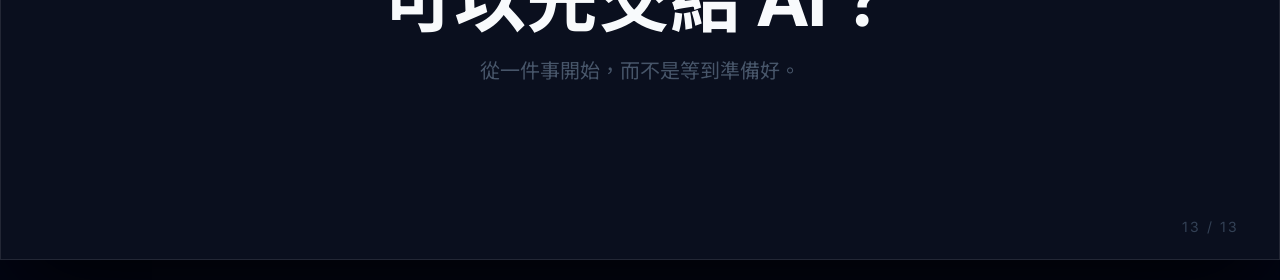
==== commit 33ae60be: "feat: reframe presentation to PM perspective with behavior change focus" ====
--- a/docs/index.html
+++ b/docs/index.html
@@ -3,7 +3,7 @@
 <head>
     <meta charset="UTF-8">
     <meta name="viewport" content="width=device-width, initial-scale=1.0">
-    <title>2026 AI 革命：從理論到實戰</title>
+    <title>PM × AI Agent：重新定義你的工作方式</title>
     <link rel="preconnect" href="https://fonts.googleapis.com">
     <link rel="preconnect" href="https://fonts.gstatic.com" crossorigin>
     <link href="https://fonts.googleapis.com/css2?family=Inter:wght@400;700&family=Noto+Sans+TC:wght@400;700&display=swap" rel="stylesheet">
@@ -15,7 +15,6 @@
         .slide-title { font-size: 48px; margin-bottom: 30px; background: linear-gradient(90deg, #F8FAFC 0%, #3B82F6 100%); -webkit-background-clip: text; -webkit-text-fill-color: transparent; z-index: 2; font-weight: 700; }
         .content-area { flex-grow: 1; display: flex; flex-direction: column; justify-content: center; width: 100%; z-index: 2; }
         .two-column { display: grid; grid-template-columns: 1fr 1fr; gap: 60px; align-items: center; }
-        .placeholder-box { border-radius: 20px; border: 2px dashed rgba(255, 255, 255, 0.1); height: 400px; display: flex; flex-direction: column; align-items: center; justify-content: center; background: rgba(255, 255, 255, 0.02); color: #475569; font-size: 18px; gap: 16px; }
         .tile { background: rgba(255, 255, 255, 0.03); border: 1px solid rgba(255, 255, 255, 0.05); padding: 30px; border-radius: 24px; }
         .case-card { background: rgba(255, 255, 255, 0.03); border-left: 5px solid #3B82F6; padding: 30px; border-radius: 0 20px 20px 0; }
         .case-card h3 { font-size: 28px; color: #3B82F6; margin: 0 0 15px; }
@@ -26,439 +25,435 @@
         .stats-highlight { font-size: 120px; font-weight: 700; color: #10B981; line-height: 1; }
         .slide-number { position: absolute; bottom: 24px; right: 40px; font-size: 14px; color: #334155; z-index: 2; letter-spacing: 2px; }
         .section-label { font-size: 16px; color: #3B82F6; letter-spacing: 4px; text-transform: uppercase; margin-bottom: 16px; }
+        .mock-ui { background:#0D1526; border-radius:16px; border:1px solid rgba(255,255,255,0.08); padding:20px; height:400px; display:flex; flex-direction:column; gap:10px; overflow:hidden; }
     </style>
 </head>
 <body>
 
 <!-- 01 封面 -->
 <div class="slide-container">
-    <div style="text-align: center; height: 100%; display: flex; flex-direction: column; justify-content: center;">
-        <p style="font-size: 18px; color: #3B82F6; letter-spacing: 6px; font-weight: 500; text-transform: uppercase;">Future of AI · 2026</p>
-        <h1 style="font-size: 84px; margin: 20px 0; font-weight: 700; line-height: 1.1;">從「對話」到「行動」</h1>
-        <p style="font-size: 24px; color: #94A3B8;">掌握 Agentic Workflow 與自主智能體實戰</p>
-    </div>
-    <div class="slide-number">01 / 12</div>
-</div>
-
-<!-- 02 先看成果（章節分隔） -->
-<div class="slide-container">
-    <div style="text-align: center; display: flex; flex-direction: column; justify-content: center; height: 100%;">
+    <div style="text-align:center; height:100%; display:flex; flex-direction:column; justify-content:center;">
+        <p style="font-size:18px; color:#3B82F6; letter-spacing:6px; font-weight:500; text-transform:uppercase;">Product Manager × AI Agent · 2026</p>
+        <h1 style="font-size:80px; margin:20px 0; font-weight:700; line-height:1.1;">重新定義<br>PM 的工作方式</h1>
+        <p style="font-size:24px; color:#94A3B8;">從「執行協調者」到「策略決策者」的行為轉變</p>
+    </div>
+    <div class="slide-number">01 / 13</div>
+</div>
+
+<!-- 02 Part 1 章節分隔 -->
+<div class="slide-container">
+    <div style="text-align:center; display:flex; flex-direction:column; justify-content:center; height:100%;">
         <p class="section-label">Part 1</p>
-        <h2 style="font-size: 72px; color: #F8FAFC; line-height: 1.2;">先看成果<br><span style="color: #3B82F6;">四個真實場景</span></h2>
-        <div style="width: 100px; height: 6px; background: #3B82F6; margin: 40px auto;"></div>
-        <p style="color: #64748B; font-size: 20px;">四個真實場景，讓 AI 代理的能力一目了然。</p>
-    </div>
-    <div class="slide-number">02 / 12</div>
-</div>
-
-<!-- 03 實戰案例一：機票查詢 -->
-<div class="slide-container">
-    <h2 class="slide-title">場景一：自主機票監控代理</h2>
+        <h2 style="font-size:72px; color:#F8FAFC; line-height:1.2;">先看行為轉變<br><span style="color:#3B82F6;">四個 PM 日常場景</span></h2>
+        <div style="width:100px; height:6px; background:#3B82F6; margin:40px auto;"></div>
+        <p style="color:#64748B; font-size:20px;">同樣的工作，AI 代理介入後，PM 的角色會有什麼不同？</p>
+    </div>
+    <div class="slide-number">02 / 13</div>
+</div>
+
+<!-- 03 場景一：用戶洞察整合 -->
+<div class="slide-container">
+    <h2 class="slide-title">場景一：用戶洞察自動整合</h2>
     <div class="content-area">
         <div class="two-column">
             <div class="case-card">
-                <span class="tag">旅遊與出行</span>
-                <h3>「設定目標，AI 替你盯緊最低價」</h3>
+                <span class="tag">用戶研究</span>
+                <h3>「不再手動整理，讓 AI 先篩一遍」</h3>
                 <ul>
-                    <li><strong>自主比價：</strong> 跨平台掃描近期航班，自動篩選最低票價區間與最佳出發時段。</li>
-                    <li><strong>條件過濾：</strong> 依艙等、轉機次數、出發機場等條件智慧排序，排除不符需求的選項。</li>
-                    <li><strong>即時推播：</strong> 發現符合條件的票價，自動將比較結果與購票連結轉發至 Slack 頻道。</li>
-                </ul>
-            </div>
-            <div class="placeholder-box" style="gap: 0;">
-                <div style="width: 100%; padding: 24px 28px; display: flex; flex-direction: column; gap: 12px;">
-                    <div style="display: flex; align-items: center; gap: 12px; margin-bottom: 4px;">
-                        <i class="fa-brands fa-slack" style="font-size: 28px; color: #4A154B;"></i>
-                        <span style="font-size: 15px; color: #94A3B8; font-weight: 700;"># travel-deals</span>
-                    </div>
-                    <div style="background: #1E293B; border-radius: 12px; padding: 16px; border-left: 4px solid #10B981;">
-                        <p style="margin: 0 0 6px; font-size: 13px; color: #10B981; font-weight: 700;">✈ AI 機票代理 · 剛剛</p>
-                        <p style="margin: 0 0 8px; font-size: 14px; color: #F8FAFC;">找到 TPE → NRT 近期最低價</p>
-                        <p style="margin: 0; font-size: 22px; color: #10B981; font-weight: 700;">NT$ 4,280 <span style="font-size: 13px; color: #64748B;">/ 人（直飛）</span></p>
-                        <p style="margin: 6px 0 0; font-size: 13px; color: #64748B;">出發：2026-05-03 ｜ 回程：2026-05-07 ｜ 長榮航空</p>
-                    </div>
-                    <div style="background: #1E293B; border-radius: 12px; padding: 16px; border-left: 4px solid #3B82F6;">
-                        <p style="margin: 0 0 6px; font-size: 13px; color: #3B82F6; font-weight: 700;">✈ AI 機票代理 · 3 分鐘前</p>
-                        <p style="margin: 0 0 8px; font-size: 14px; color: #F8FAFC;">TPE → TYO 備選方案（1 轉）</p>
-                        <p style="margin: 0; font-size: 22px; color: #3B82F6; font-weight: 700;">NT$ 3,150 <span style="font-size: 13px; color: #64748B;">/ 人</span></p>
-                        <p style="margin: 6px 0 0; font-size: 13px; color: #64748B;">出發：2026-05-04 ｜ 回程：2026-05-08 ｜ 中華航空</p>
-                    </div>
-                </div>
-            </div>
-        </div>
-    </div>
-    <div class="slide-number">03 / 12</div>
-</div>
-
-<!-- 04 實戰案例二：供應鏈 -->
-<div class="slide-container">
-    <h2 class="slide-title">場景二：自主供應鏈與庫存管理</h2>
-    <div class="content-area">
-        <div class="two-column">
-            <!-- 假圖：供應鏈監控看板 -->
-            <div style="background:#0D1526; border-radius:16px; border:1px solid rgba(255,255,255,0.08); padding:20px; height:400px; display:flex; flex-direction:column; gap:12px; overflow:hidden;">
-                <!-- 標題列 -->
+                    <li><strong>全渠道掃描：</strong> AI 每日彙整 App Store 評論、Intercom 對話、問卷回饋，自動分群與情緒標記。</li>
+                    <li><strong>洞察萃取：</strong> 將百筆回饋濃縮為 3–5 個可行動主題，附原始引言作為佐證。</li>
+                    <li><strong>定期推播：</strong> 每週一早晨自動推送摘要至 Slack，PM 直接進入決策，不再花時間整理。</li>
+                </ul>
+            </div>
+            <!-- Slack mock -->
+            <div class="mock-ui" style="gap:0; padding:0;">
+                <div style="padding:16px 20px; border-bottom:1px solid rgba(255,255,255,0.05); display:flex; align-items:center; gap:10px;">
+                    <i class="fa-brands fa-slack" style="font-size:22px; color:#E01E5A;"></i>
+                    <span style="font-size:14px; color:#94A3B8; font-weight:700;"># pm-weekly-insights</span>
+                </div>
+                <div style="padding:16px 20px; display:flex; flex-direction:column; gap:10px; overflow:hidden;">
+                    <div style="background:#1E293B; border-radius:12px; padding:14px 16px;">
+                        <p style="margin:0 0 4px; font-size:12px; color:#3B82F6; font-weight:700;">🤖 用戶洞察代理 · 週一 09:00</p>
+                        <p style="margin:0 0 10px; font-size:13px; color:#F8FAFC; font-weight:600;">本週用戶回饋摘要（共 284 則）</p>
+                        <div style="display:flex; flex-direction:column; gap:6px;">
+                            <div style="display:flex; justify-content:space-between; align-items:center; background:#0F172A; border-radius:8px; padding:8px 12px;">
+                                <span style="font-size:12px; color:#F8FAFC;">🔴 結帳流程卡頓</span>
+                                <span style="font-size:11px; color:#EF4444; font-weight:700;">47 則 · 負面</span>
+                            </div>
+                            <div style="display:flex; justify-content:space-between; align-items:center; background:#0F172A; border-radius:8px; padding:8px 12px;">
+                                <span style="font-size:12px; color:#F8FAFC;">🟡 搜尋結果不準確</span>
+                                <span style="font-size:11px; color:#F59E0B; font-weight:700;">31 則 · 負面</span>
+                            </div>
+                            <div style="display:flex; justify-content:space-between; align-items:center; background:#0F172A; border-radius:8px; padding:8px 12px;">
+                                <span style="font-size:12px; color:#F8FAFC;">🟢 新版推薦功能好用</span>
+                                <span style="font-size:11px; color:#10B981; font-weight:700;">89 則 · 正面</span>
+                            </div>
+                        </div>
+                    </div>
+                    <div style="background:#1E293B; border-radius:12px; padding:14px 16px;">
+                        <p style="margin:0 0 6px; font-size:12px; color:#10B981; font-weight:700;">🤖 用戶洞察代理 · 建議行動</p>
+                        <p style="margin:0; font-size:12px; color:#94A3B8; line-height:1.6;">結帳問題出現頻率較上週 ↑ 38%，建議本 Sprint 優先排查 payment flow。已附相關用戶引言 →</p>
+                    </div>
+                </div>
+            </div>
+        </div>
+    </div>
+    <div class="slide-number">03 / 13</div>
+</div>
+
+<!-- 04 場景二：PRD 智慧起草 -->
+<div class="slide-container">
+    <h2 class="slide-title">場景二：PRD 智慧起草與一致性審查</h2>
+    <div class="content-area">
+        <div class="two-column">
+            <!-- Mock PRD editor -->
+            <div class="mock-ui">
+                <div style="display:flex; justify-content:space-between; align-items:center; margin-bottom:4px;">
+                    <span style="font-size:12px; color:#64748B; letter-spacing:2px;">NOTION · PRD 草稿</span>
+                    <span style="font-size:11px; color:#3B82F6; background:rgba(59,130,246,0.1); padding:2px 10px; border-radius:20px;">AI 生成中…</span>
+                </div>
+                <div style="background:#111827; border-radius:10px; padding:14px; flex:1; display:flex; flex-direction:column; gap:10px; overflow:hidden;">
+                    <div>
+                        <p style="margin:0 0 4px; font-size:10px; color:#475569; letter-spacing:1px;">FEATURE</p>
+                        <p style="margin:0; font-size:14px; color:#F8FAFC; font-weight:600;">一鍵重新訂購：讓用戶快速複製歷史訂單</p>
+                    </div>
+                    <div style="border-top:1px solid rgba(255,255,255,0.05); padding-top:10px;">
+                        <p style="margin:0 0 6px; font-size:10px; color:#3B82F6; letter-spacing:1px;">USER STORY</p>
+                        <p style="margin:0; font-size:12px; color:#94A3B8; line-height:1.6;">身為回購用戶，我希望可以在訂單頁一鍵複製上次的購物清單，這樣我就不需要重新搜尋每個商品。</p>
+                    </div>
+                    <div style="border-top:1px solid rgba(255,255,255,0.05); padding-top:10px;">
+                        <p style="margin:0 0 6px; font-size:10px; color:#10B981; letter-spacing:1px;">ACCEPTANCE CRITERIA</p>
+                        <div style="display:flex; flex-direction:column; gap:4px;">
+                            <p style="margin:0; font-size:11px; color:#94A3B8;">✓ 訂單頁顯示「再買一次」按鈕</p>
+                            <p style="margin:0; font-size:11px; color:#94A3B8;">✓ 點擊後商品加入購物車，缺貨品項標示提示</p>
+                            <p style="margin:0; font-size:11px; color:#94A3B8;">✓ 支援最近 6 個月訂單</p>
+                        </div>
+                    </div>
+                    <div style="border-top:1px solid rgba(255,255,255,0.05); padding-top:10px;">
+                        <p style="margin:0 0 4px; font-size:10px; color:#F59E0B; letter-spacing:1px;">⚠ AI 衝突偵測</p>
+                        <p style="margin:0; font-size:11px; color:#F59E0B;">與 Sprint 22「購物車重構」存在依賴關係，建議確認排期。</p>
+                    </div>
+                </div>
+            </div>
+            <div class="case-card" style="border-left-color:#3B82F6;">
+                <span class="tag">需求文件</span>
+                <h3>「描述目標，AI 幫你起草第一版」</h3>
+                <ul>
+                    <li><strong>一句話起草：</strong> PM 輸入功能描述，AI 生成包含用戶故事、驗收標準與邊界條件的 PRD 草稿。</li>
+                    <li><strong>一致性審查：</strong> AI 自動比對現有 Roadmap，標記潛在衝突與重複需求，避免遺漏。</li>
+                    <li><strong>工程對齊：</strong> 草稿同步至 Notion，AI 標記技術不確定點，供工程師直接評估。</li>
+                </ul>
+            </div>
+        </div>
+    </div>
+    <div class="slide-number">04 / 13</div>
+</div>
+
+<!-- 05 場景三：產品指標異常偵測（alarm-system.jpg） -->
+<div class="slide-container">
+    <h2 class="slide-title">場景三：產品指標異常偵測與 SOP 引導</h2>
+    <div class="content-area">
+        <div class="two-column">
+            <div style="border-radius:16px; overflow:hidden; height:400px; border:1px solid rgba(255,255,255,0.08);">
+                <img src="alarm-system.jpg" alt="異常偵測 SOP 系統" style="width:100%; height:100%; object-fit:cover; object-position:top left;"/>
+            </div>
+            <div class="case-card" style="border-left-color:#EF4444;">
+                <span class="tag" style="background:rgba(239,68,68,0.15); color:#FCA5A5;">產品監控</span>
+                <h3 style="color:#EF4444;">「指標下跌的那一刻，AI 已在診斷」</h3>
+                <ul>
+                    <li><strong>即時偵測：</strong> 監控轉換率、留存率、錯誤率等關鍵指標，偏差超過閾值立即觸發警報。</li>
+                    <li><strong>自動根因分析：</strong> AI 比對近期版本變更與用戶行為路徑，定位最可能的問題來源。</li>
+                    <li><strong>SOP 引導處置：</strong> 依警報類型展開標準應對流程，引導 PM 逐步確認並做出決策。</li>
+                </ul>
+            </div>
+        </div>
+    </div>
+    <div class="slide-number">05 / 13</div>
+</div>
+
+<!-- 06 場景四：週報自動生成 -->
+<div class="slide-container">
+    <h2 class="slide-title">場景四：跨工具週報自動生成</h2>
+    <div class="content-area">
+        <div class="two-column">
+            <div class="case-card" style="border-left-color:#10B981;">
+                <span class="tag" style="background:rgba(16,185,129,0.2); color:#34D399;">跨工具整合</span>
+                <h3 style="color:#10B981;">「從 Linear 到 Slide，AI 幫你串完整條鏈」</h3>
+                <ul>
+                    <li><strong>自動拉取：</strong> 從 Linear、GA、Mixpanel 彙整本週 Sprint 進度與核心指標，無需手動複製。</li>
+                    <li><strong>週報起草：</strong> 生成含亮點、風險、下週計畫的 Stakeholder-ready 摘要，格式一致。</li>
+                    <li><strong>推送歸檔：</strong> 自動發送至 Slack 頻道並存入 Notion，PM 只需最後審核確認。</li>
+                </ul>
+            </div>
+            <!-- Mock weekly report -->
+            <div class="mock-ui">
                 <div style="display:flex; justify-content:space-between; align-items:center;">
-                    <span style="font-size:13px; color:#64748B; letter-spacing:2px; text-transform:uppercase;">供應鏈監控看板</span>
-                    <span style="font-size:12px; color:#10B981; background:rgba(16,185,129,0.15); padding:3px 10px; border-radius:20px;">● LIVE</span>
-                </div>
-                <!-- KPI 行 -->
-                <div style="display:grid; grid-template-columns:repeat(3,1fr); gap:8px;">
-                    <div style="background:#111827; border-radius:10px; padding:10px; text-align:center;">
-                        <p style="margin:0; font-size:22px; font-weight:700; color:#10B981;">94%</p>
-                        <p style="margin:4px 0 0; font-size:11px; color:#475569;">準時交付率</p>
-                    </div>
-                    <div style="background:#111827; border-radius:10px; padding:10px; text-align:center;">
-                        <p style="margin:0; font-size:22px; font-weight:700; color:#F59E0B;">⚠ 3</p>
-                        <p style="margin:4px 0 0; font-size:11px; color:#475569;">低庫存警報</p>
-                    </div>
-                    <div style="background:#111827; border-radius:10px; padding:10px; text-align:center;">
-                        <p style="margin:0; font-size:22px; font-weight:700; color:#3B82F6;">12</p>
-                        <p style="margin:4px 0 0; font-size:11px; color:#475569;">待處理訂單</p>
-                    </div>
-                </div>
-                <!-- 折線圖（SVG） -->
-                <div style="background:#111827; border-radius:10px; padding:12px; flex:1; position:relative;">
-                    <p style="margin:0 0 8px; font-size:11px; color:#475569; letter-spacing:1px;">庫存水位趨勢（近 7 日）</p>
-                    <svg viewBox="0 0 420 110" width="100%" height="80" style="overflow:visible;">
-                        <defs>
-                            <linearGradient id="g1" x1="0" y1="0" x2="0" y2="1">
-                                <stop offset="0%" stop-color="#10B981" stop-opacity="0.3"/>
-                                <stop offset="100%" stop-color="#10B981" stop-opacity="0"/>
-                            </linearGradient>
-                        </defs>
-                        <!-- 格線 -->
-                        <line x1="0" y1="30" x2="420" y2="30" stroke="#1E293B" stroke-width="1"/>
-                        <line x1="0" y1="60" x2="420" y2="60" stroke="#1E293B" stroke-width="1"/>
-                        <line x1="0" y1="90" x2="420" y2="90" stroke="#1E293B" stroke-width="1"/>
-                        <!-- 警戒線 -->
-                        <line x1="0" y1="75" x2="420" y2="75" stroke="#EF4444" stroke-width="1" stroke-dasharray="6,4" opacity="0.6"/>
-                        <text x="424" y="79" font-size="9" fill="#EF4444" opacity="0.8">警戒</text>
-                        <!-- 面積填充 -->
-                        <path d="M0,45 L60,38 L120,50 L180,30 L240,55 L300,42 L360,60 L420,35 L420,110 L0,110 Z" fill="url(#g1)"/>
-                        <!-- 折線 -->
-                        <polyline points="0,45 60,38 120,50 180,30 240,55 300,42 360,60 420,35" fill="none" stroke="#10B981" stroke-width="2.5" stroke-linejoin="round"/>
-                        <!-- 數據點 -->
-                        <circle cx="360" cy="60" r="5" fill="#F59E0B" stroke="#0D1526" stroke-width="2"/>
-                        <text x="348" y="52" font-size="9" fill="#F59E0B">低量</text>
-                        <!-- X 軸標籤 -->
-                        <text x="0"   y="108" font-size="9" fill="#475569">4/13</text>
-                        <text x="55"  y="108" font-size="9" fill="#475569">4/14</text>
-                        <text x="115" y="108" font-size="9" fill="#475569">4/15</text>
-                        <text x="175" y="108" font-size="9" fill="#475569">4/16</text>
-                        <text x="235" y="108" font-size="9" fill="#475569">4/17</text>
-                        <text x="295" y="108" font-size="9" fill="#475569">4/18</text>
-                        <text x="355" y="108" font-size="9" fill="#475569">4/19</text>
-                    </svg>
-                </div>
-                <!-- 事件列表 -->
-                <div style="display:flex; flex-direction:column; gap:6px;">
-                    <div style="background:#111827; border-radius:8px; padding:8px 12px; display:flex; justify-content:space-between; align-items:center; border-left:3px solid #EF4444;">
-                        <span style="font-size:12px; color:#F8FAFC;">零件 SKU-4821 低於警戒線 → <span style="color:#10B981;">已自動詢價</span></span>
-                        <span style="font-size:11px; color:#475569;">09:14</span>
-                    </div>
-                    <div style="background:#111827; border-radius:8px; padding:8px 12px; display:flex; justify-content:space-between; align-items:center; border-left:3px solid #F59E0B;">
-                        <span style="font-size:12px; color:#F8FAFC;">供應商 B 延遲 2 天 → <span style="color:#3B82F6;">已調度備用路線</span></span>
-                        <span style="font-size:11px; color:#475569;">07:52</span>
-                    </div>
-                </div>
-            </div>
-            <div class="case-card" style="border-left-color: #10B981;">
-                <span class="tag" style="background: rgba(16,185,129,0.2); color: #34D399;">供應鏈管理</span>
-                <h3 style="color: #10B981;">「24/7 的數據自動化巡邏」</h3>
-                <ul>
-                    <li><strong>預判需求：</strong> 結合市場趨勢自動調整庫存水位。</li>
-                    <li><strong>自動採購：</strong> 庫存低於警戒線時，AI 自動向供應商詢價並草擬訂單。</li>
-                    <li><strong>異常報警：</strong> 物流延遲時，AI 自動重新調度備用運輸資源。</li>
-                </ul>
-            </div>
-        </div>
-    </div>
-    <div class="slide-number">04 / 12</div>
-</div>
-
-<!-- 05 實戰案例三：智慧工廠警報 -->
-<div class="slide-container">
-    <h2 class="slide-title">場景三：智慧製造設備警報代理</h2>
-    <div class="content-area">
-        <div class="two-column">
-            <div style="border-radius:16px; overflow:hidden; height:400px; border:1px solid rgba(255,255,255,0.08);">
-                <img src="alarm-system.jpg" alt="ALARM·SOP 複台異常處置系統" style="width:100%; height:100%; object-fit:cover; object-position:top left;"/>
-            </div>
-            <div class="case-card" style="border-left-color: #EF4444;">
-                <span class="tag" style="background:rgba(239,68,68,0.15); color:#FCA5A5;">智慧製造</span>
-                <h3 style="color:#EF4444;">「異常發生的瞬間，SOP 已自動展開」</h3>
-                <ul>
-                    <li><strong>即時偵測：</strong> 監控 CNC 機台冷卻水壓力、流量等參數，低於安全閾值立即觸發警報。</li>
-                    <li><strong>自動匹配 SOP：</strong> AI 依警報類型比對標準作業程序，逐步引導操作員完成排查。</li>
-                    <li><strong>升級機制：</strong> 超過處置時限或壓力異常，AI 自動通知工程師並同步處置紀錄。</li>
-                </ul>
-            </div>
-        </div>
-    </div>
-    <div class="slide-number">05 / 13</div>
-</div>
-
-<div class="slide-container">
-    <h2 class="slide-title">場景四：自主軟體工程與開發</h2>
-    <div class="content-area">
-        <div class="two-column">
-            <div class="case-card" style="border-left-color: #F59E0B;">
-                <span class="tag" style="background: rgba(245,158,11,0.2); color: #FCD34D;">IT 與軟體開發</span>
-                <h3 style="color: #F59E0B;">「交付功能，而非只是代碼片段」</h3>
-                <ul>
-                    <li><strong>自主除錯：</strong> AI 自動定位 GitHub 上的 Bug 並嘗試修復與測試。</li>
-                    <li><strong>端到端開發：</strong> 給予功能描述，AI 構建前端、後端與資料庫 Schema。</li>
-                    <li><strong>文件同步：</strong> 代碼更新時，AI 同步生成對應的技術說明文件。</li>
-                </ul>
-            </div>
-            <!-- 假圖：自主開發架構圖 -->
-            <div style="background:#0D1526; border-radius:16px; border:1px solid rgba(255,255,255,0.08); padding:20px 24px; height:400px; display:flex; flex-direction:column; gap:10px; overflow:hidden;">
-                <p style="margin:0 0 4px; font-size:11px; color:#475569; letter-spacing:2px; text-transform:uppercase;">Autonomous Developer · 工作流程</p>
-                <svg viewBox="0 0 480 320" width="100%" height="100%" style="overflow:visible;">
-
-                    <!-- ── 連接線 ── -->
-                    <!-- GitHub → Agent -->
-                    <line x1="100" y1="52" x2="188" y2="52" stroke="#334155" stroke-width="1.5" marker-end="url(#arr)"/>
-                    <!-- Agent → 三條分支 -->
-                    <line x1="272" y1="52" x2="310" y2="52" stroke="#3B82F6" stroke-width="1.5"/>
-                    <line x1="310" y1="52" x2="310" y2="120" stroke="#3B82F6" stroke-width="1.5"/>
-                    <line x1="310" y1="52" x2="310" y2="52"  stroke="#3B82F6" stroke-width="1.5"/>
-                    <line x1="310" y1="52" x2="310" y2="198" stroke="#3B82F6" stroke-width="1.5"/>
-                    <line x1="310" y1="120" x2="358" y2="120" stroke="#3B82F6" stroke-width="1.5" marker-end="url(#arr-blue)"/>
-                    <line x1="310" y1="52"  x2="358" y2="52"  stroke="#3B82F6" stroke-width="1.5" marker-end="url(#arr-blue)"/>
-                    <line x1="310" y1="198" x2="358" y2="198" stroke="#3B82F6" stroke-width="1.5" marker-end="url(#arr-blue)"/>
-                    <!-- 三個模組 → 整合線 -->
-                    <line x1="462" y1="52"  x2="480" y2="52"  stroke="#334155" stroke-width="1.5"/>
-                    <line x1="462" y1="120" x2="480" y2="120" stroke="#334155" stroke-width="1.5"/>
-                    <line x1="462" y1="198" x2="480" y2="198" stroke="#334155" stroke-width="1.5"/>
-                    <line x1="480" y1="52"  x2="480" y2="198" stroke="#334155" stroke-width="1.5"/>
-                    <line x1="480" y1="125" x2="464" y2="125" stroke="#10B981" stroke-width="1.5" marker-end="url(#arr-green)"/>
-                    <!-- PR → 文件 -->
-                    <line x1="420" y1="248" x2="420" y2="280" stroke="#334155" stroke-width="1.5" stroke-dasharray="4,3"/>
-
-                    <!-- ── Markers ── -->
+                    <span style="font-size:12px; color:#64748B; letter-spacing:2px;">SPRINT 24 週報 · AI 生成</span>
+                    <span style="font-size:11px; color:#10B981;">● 已推送至 Slack</span>
+                </div>
+                <div style="background:#111827; border-radius:10px; padding:12px; display:grid; grid-template-columns:repeat(3,1fr); gap:8px;">
+                    <div style="text-align:center;">
+                        <p style="margin:0; font-size:20px; font-weight:700; color:#10B981;">8/10</p>
+                        <p style="margin:3px 0 0; font-size:10px; color:#475569;">Story 完成</p>
+                    </div>
+                    <div style="text-align:center;">
+                        <p style="margin:0; font-size:20px; font-weight:700; color:#3B82F6;">+2.3%</p>
+                        <p style="margin:3px 0 0; font-size:10px; color:#475569;">DAU 週增長</p>
+                    </div>
+                    <div style="text-align:center;">
+                        <p style="margin:0; font-size:20px; font-weight:700; color:#F59E0B;">2</p>
+                        <p style="margin:3px 0 0; font-size:10px; color:#475569;">待解決風險</p>
+                    </div>
+                </div>
+                <div style="background:#111827; border-radius:10px; padding:12px; flex:1; display:flex; flex-direction:column; gap:8px; overflow:hidden;">
+                    <p style="margin:0; font-size:10px; color:#10B981; letter-spacing:1px;">本週亮點</p>
+                    <p style="margin:0; font-size:12px; color:#94A3B8;">推薦功能上線，7 日留存率提升 4.1 個百分點，超出預期目標。</p>
+                    <p style="margin:0; font-size:10px; color:#F59E0B; letter-spacing:1px; margin-top:4px;">風險項目</p>
+                    <div style="display:flex; flex-direction:column; gap:4px;">
+                        <div style="background:#0F172A; border-radius:6px; padding:6px 10px; border-left:3px solid #EF4444;">
+                            <p style="margin:0; font-size:11px; color:#FCA5A5;">結帳流程 Bug 修復延遲，影響 Sprint 25 排程</p>
+                        </div>
+                        <div style="background:#0F172A; border-radius:6px; padding:6px 10px; border-left:3px solid #F59E0B;">
+                            <p style="margin:0; font-size:11px; color:#FCD34D;">iOS 審核預計 5 天，需提前送審</p>
+                        </div>
+                    </div>
+                </div>
+            </div>
+        </div>
+    </div>
+    <div class="slide-number">06 / 13</div>
+</div>
+
+<!-- 07 Part 2 章節分隔 -->
+<div class="slide-container">
+    <div style="text-align:center; display:flex; flex-direction:column; justify-content:center; height:100%;">
+        <p class="section-label">Part 2</p>
+        <h2 style="font-size:72px; color:#F8FAFC; line-height:1.2;">行為改變<br><span style="color:#3B82F6;">從哪裡開始？</span></h2>
+        <div style="width:100px; height:6px; background:#3B82F6; margin:40px auto;"></div>
+        <p style="color:#64748B; font-size:20px;">不是學新工具，而是換一種思維方式看待自己的工作。</p>
+    </div>
+    <div class="slide-number">07 / 13</div>
+</div>
+
+<!-- 08 Stop / Start / Keep -->
+<div class="slide-container">
+    <h2 class="slide-title">PM 的行為改變框架</h2>
+    <div class="content-area">
+        <div style="display:grid; grid-template-columns:repeat(3,1fr); gap:20px;">
+            <div class="tile" style="border-color:rgba(239,68,68,0.3);">
+                <p style="font-size:13px; color:#EF4444; letter-spacing:3px; margin:0 0 16px; text-transform:uppercase;">Stop 停止</p>
+                <ul style="margin:0;">
+                    <li style="font-size:17px; color:#94A3B8; margin-bottom:12px;">手動整理用戶訪談與回饋</li>
+                    <li style="font-size:17px; color:#94A3B8; margin-bottom:12px;">從零開始撰寫 PRD 草稿</li>
+                    <li style="font-size:17px; color:#94A3B8; margin-bottom:12px;">週五下午複製數據做週報</li>
+                    <li style="font-size:17px; color:#94A3B8;">盯著 dashboard 等待異常</li>
+                </ul>
+            </div>
+            <div class="tile" style="border-color:rgba(16,185,129,0.3);">
+                <p style="font-size:13px; color:#10B981; letter-spacing:3px; margin:0 0 16px; text-transform:uppercase;">Start 開始</p>
+                <ul style="margin:0;">
+                    <li style="font-size:17px; color:#94A3B8; margin-bottom:12px;">審核 AI 整理的用戶洞察摘要</li>
+                    <li style="font-size:17px; color:#94A3B8; margin-bottom:12px;">精煉 AI 起草的需求文件</li>
+                    <li style="font-size:17px; color:#94A3B8; margin-bottom:12px;">設定指標警報閾值與應對 SOP</li>
+                    <li style="font-size:17px; color:#94A3B8;">委派可描述的重複任務給 Agent</li>
+                </ul>
+            </div>
+            <div class="tile" style="border-color:rgba(59,130,246,0.3);">
+                <p style="font-size:13px; color:#3B82F6; letter-spacing:3px; margin:0 0 16px; text-transform:uppercase;">Keep 保留</p>
+                <ul style="margin:0;">
+                    <li style="font-size:17px; color:#94A3B8; margin-bottom:12px;">親自進行用戶訪談</li>
+                    <li style="font-size:17px; color:#94A3B8; margin-bottom:12px;">優先級的最終判斷</li>
+                    <li style="font-size:17px; color:#94A3B8; margin-bottom:12px;">跨部門的信任與關係</li>
+                    <li style="font-size:17px; color:#94A3B8;">策略方向的定義與溝通</li>
+                </ul>
+            </div>
+        </div>
+    </div>
+    <div class="slide-number">08 / 13</div>
+</div>
+
+<!-- 09 PM 工具生態整合 -->
+<div class="slide-container">
+    <h2 class="slide-title">AI 如何串聯 PM 的工具版圖</h2>
+    <div class="content-area">
+        <div class="two-column">
+            <!-- SVG 工具生態圖 -->
+            <div style="background:#0D1526; border-radius:16px; border:1px solid rgba(255,255,255,0.08); padding:24px; height:400px; display:flex; align-items:center; justify-content:center;">
+                <svg viewBox="0 0 400 300" width="100%" height="100%">
                     <defs>
-                        <marker id="arr" markerWidth="8" markerHeight="8" refX="6" refY="3" orient="auto">
-                            <path d="M0,0 L0,6 L8,3 z" fill="#334155"/>
+                        <marker id="a" markerWidth="7" markerHeight="7" refX="5" refY="3" orient="auto">
+                            <path d="M0,0 L0,6 L7,3 z" fill="#334155"/>
                         </marker>
-                        <marker id="arr-blue" markerWidth="8" markerHeight="8" refX="6" refY="3" orient="auto">
-                            <path d="M0,0 L0,6 L8,3 z" fill="#3B82F6"/>
-                        </marker>
-                        <marker id="arr-green" markerWidth="8" markerHeight="8" refX="6" refY="3" orient="auto">
-                            <path d="M0,0 L0,6 L8,3 z" fill="#10B981"/>
+                        <marker id="b" markerWidth="7" markerHeight="7" refX="5" refY="3" orient="auto">
+                            <path d="M0,0 L0,6 L7,3 z" fill="#3B82F6"/>
                         </marker>
                     </defs>
-
-                    <!-- ── GitHub Issue 節點 ── -->
-                    <rect x="0" y="32" width="100" height="40" rx="8" fill="#1E293B" stroke="#334155" stroke-width="1.5"/>
-                    <text x="14" y="48" font-size="10" fill="#94A3B8">
-                        <tspan x="50" text-anchor="middle" dy="0">GitHub</tspan>
-                        <tspan x="50" text-anchor="middle" dy="14">Issue / PR</tspan>
-                    </text>
-
-                    <!-- ── AI Agent 中心 ── -->
-                    <rect x="188" y="24" width="84" height="56" rx="10" fill="#1D3461" stroke="#3B82F6" stroke-width="2"/>
-                    <text x="230" y="48" font-size="10" fill="#60A5FA" text-anchor="middle" font-weight="700">AI Agent</text>
-                    <text x="230" y="62" font-size="9" fill="#475569" text-anchor="middle">分析 · 規劃</text>
-                    <text x="230" y="74" font-size="9" fill="#475569" text-anchor="middle">拆解子任務</text>
-
-                    <!-- ── 三個執行模組 ── -->
-                    <!-- 程式碼生成 -->
-                    <rect x="358" y="32" width="104" height="40" rx="8" fill="#1E293B" stroke="#F59E0B" stroke-width="1.5"/>
-                    <text x="410" y="50" font-size="10" fill="#FCD34D" text-anchor="middle">
-                        <tspan>⌨</tspan><tspan dx="4">程式碼生成</tspan>
-                    </text>
-                    <text x="410" y="64" font-size="9" fill="#475569" text-anchor="middle">前端 / 後端 / DB Schema</text>
-
-                    <!-- 自動測試 -->
-                    <rect x="358" y="100" width="104" height="40" rx="8" fill="#1E293B" stroke="#10B981" stroke-width="1.5"/>
-                    <text x="410" y="118" font-size="10" fill="#34D399" text-anchor="middle">
-                        <tspan>✓</tspan><tspan dx="4">自動測試</tspan>
-                    </text>
-                    <text x="410" y="132" font-size="9" fill="#475569" text-anchor="middle">單元 / 整合 / 回歸</text>
-
-                    <!-- 除錯修復 -->
-                    <rect x="358" y="178" width="104" height="40" rx="8" fill="#1E293B" stroke="#EF4444" stroke-width="1.5"/>
-                    <text x="410" y="196" font-size="10" fill="#FCA5A5" text-anchor="middle">
-                        <tspan>⚡</tspan><tspan dx="4">自主除錯</tspan>
-                    </text>
-                    <text x="410" y="210" font-size="9" fill="#475569" text-anchor="middle">定位 Bug · 自動修復</text>
-
-                    <!-- ── PR 合併節點 ── -->
-                    <rect x="358" y="228" width="104" height="40" rx="8" fill="#1D3461" stroke="#10B981" stroke-width="2"/>
-                    <text x="410" y="246" font-size="10" fill="#10B981" text-anchor="middle" font-weight="700">Pull Request</text>
-                    <text x="410" y="260" font-size="9" fill="#475569" text-anchor="middle">Code Review 通過後合併</text>
-
-                    <!-- ── 文件同步 ── -->
-                    <rect x="358" y="284" width="104" height="34" rx="8" fill="#1E293B" stroke="#334155" stroke-width="1.5"/>
-                    <text x="410" y="298" font-size="10" fill="#94A3B8" text-anchor="middle">📄 文件同步生成</text>
-                    <text x="410" y="312" font-size="9" fill="#475569" text-anchor="middle">技術說明文件自動更新</text>
-
-                    <!-- ── 狀態標籤 ── -->
-                    <rect x="2" y="120" width="130" height="56" rx="8" fill="#111827" stroke="#1E293B" stroke-width="1"/>
-                    <text x="10" y="136" font-size="9" fill="#475569">執行狀態</text>
-                    <circle cx="18" cy="152" r="4" fill="#10B981"/>
-                    <text x="28" y="156" font-size="10" fill="#94A3B8">程式碼生成完成</text>
-                    <circle cx="18" cy="168" r="4" fill="#F59E0B"/>
-                    <text x="28" y="172" font-size="10" fill="#94A3B8">測試執行中…</text>
-
-                    <!-- ── 覆蓋率圓弧 ── -->
-                    <circle cx="56" cy="252" r="38" fill="none" stroke="#1E293B" stroke-width="6"/>
-                    <circle cx="56" cy="252" r="38" fill="none" stroke="#10B981" stroke-width="6"
-                        stroke-dasharray="215 239" stroke-dashoffset="60" stroke-linecap="round"/>
-                    <text x="56" y="248" font-size="16" fill="#10B981" text-anchor="middle" font-weight="700">87%</text>
-                    <text x="56" y="264" font-size="9" fill="#475569" text-anchor="middle">測試覆蓋率</text>
-
+                    <!-- 輸入工具 (左側) -->
+                    <rect x="0" y="20"  width="90" height="30" rx="8" fill="#1E293B" stroke="#334155" stroke-width="1.5"/>
+                    <text x="45" y="40" font-size="11" fill="#94A3B8" text-anchor="middle">Intercom</text>
+                    <rect x="0" y="70"  width="90" height="30" rx="8" fill="#1E293B" stroke="#334155" stroke-width="1.5"/>
+                    <text x="45" y="90" font-size="11" fill="#94A3B8" text-anchor="middle">App Store</text>
+                    <rect x="0" y="120" width="90" height="30" rx="8" fill="#1E293B" stroke="#334155" stroke-width="1.5"/>
+                    <text x="45" y="140" font-size="11" fill="#94A3B8" text-anchor="middle">Linear / Jira</text>
+                    <rect x="0" y="170" width="90" height="30" rx="8" fill="#1E293B" stroke="#334155" stroke-width="1.5"/>
+                    <text x="45" y="190" font-size="11" fill="#94A3B8" text-anchor="middle">Mixpanel / GA</text>
+                    <rect x="0" y="220" width="90" height="30" rx="8" fill="#1E293B" stroke="#334155" stroke-width="1.5"/>
+                    <text x="45" y="240" font-size="11" fill="#94A3B8" text-anchor="middle">Notion / Docs</text>
+                    <!-- 連線 → Agent -->
+                    <line x1="90" y1="35"  x2="155" y2="140" stroke="#334155" stroke-width="1.2" marker-end="url(#a)"/>
+                    <line x1="90" y1="85"  x2="155" y2="143" stroke="#334155" stroke-width="1.2" marker-end="url(#a)"/>
+                    <line x1="90" y1="135" x2="155" y2="148" stroke="#334155" stroke-width="1.2" marker-end="url(#a)"/>
+                    <line x1="90" y1="185" x2="155" y2="153" stroke="#334155" stroke-width="1.2" marker-end="url(#a)"/>
+                    <line x1="90" y1="235" x2="155" y2="158" stroke="#334155" stroke-width="1.2" marker-end="url(#a)"/>
+                    <!-- AI Agent 中心 -->
+                    <rect x="155" y="110" width="90" height="70" rx="12" fill="#1D3461" stroke="#3B82F6" stroke-width="2"/>
+                    <text x="200" y="140" font-size="12" fill="#60A5FA" text-anchor="middle" font-weight="700">AI Agent</text>
+                    <text x="200" y="156" font-size="9"  fill="#475569" text-anchor="middle">MCP 協議</text>
+                    <text x="200" y="170" font-size="9"  fill="#475569" text-anchor="middle">統一存取</text>
+                    <!-- 連線 → 輸出 -->
+                    <line x1="245" y1="135" x2="310" y2="50"  stroke="#3B82F6" stroke-width="1.5" marker-end="url(#b)"/>
+                    <line x1="245" y1="143" x2="310" y2="110" stroke="#3B82F6" stroke-width="1.5" marker-end="url(#b)"/>
+                    <line x1="245" y1="150" x2="310" y2="170" stroke="#3B82F6" stroke-width="1.5" marker-end="url(#b)"/>
+                    <line x1="245" y1="158" x2="310" y2="230" stroke="#3B82F6" stroke-width="1.5" marker-end="url(#b)"/>
+                    <!-- 輸出 (右側) -->
+                    <rect x="310" y="28"  width="90" height="32" rx="8" fill="#0F2744" stroke="#3B82F6" stroke-width="1.5"/>
+                    <text x="355" y="48" font-size="11" fill="#60A5FA" text-anchor="middle">用戶洞察摘要</text>
+                    <rect x="310" y="88"  width="90" height="32" rx="8" fill="#0F2744" stroke="#3B82F6" stroke-width="1.5"/>
+                    <text x="355" y="108" font-size="11" fill="#60A5FA" text-anchor="middle">PRD 草稿</text>
+                    <rect x="310" y="148" width="90" height="32" rx="8" fill="#0F2744" stroke="#3B82F6" stroke-width="1.5"/>
+                    <text x="355" y="168" font-size="11" fill="#60A5FA" text-anchor="middle">週報 / 報告</text>
+                    <rect x="310" y="208" width="90" height="32" rx="8" fill="#0F2744" stroke="#3B82F6" stroke-width="1.5"/>
+                    <text x="355" y="228" font-size="11" fill="#60A5FA" text-anchor="middle">指標警報</text>
                 </svg>
             </div>
-        </div>
-    </div>
-    <div class="slide-number">06 / 13</div>
-</div>
-
-<!-- 07 技術解析（章節分隔） -->
-<div class="slide-container">
-    <div style="text-align: center; display: flex; flex-direction: column; justify-content: center; height: 100%;">
-        <p class="section-label">Part 2</p>
-        <h2 style="font-size: 72px; color: #F8FAFC; line-height: 1.2;">為什麼現在<br><span style="color: #3B82F6;">才成為可能？</span></h2>
-        <div style="width: 100px; height: 6px; background: #3B82F6; margin: 40px auto;"></div>
-        <p style="color: #64748B; font-size: 20px;">三項核心技術突破，讓 AI 從諮詢者變成代理人。</p>
-    </div>
-    <div class="slide-number">07 / 13</div>
-</div>
-
-<!-- 07 2024 vs 2026 對比 -->
-<div class="slide-container">
-    <h2 class="slide-title">關鍵轉變：從對話工具到自主代理</h2>
-    <div class="content-area">
-        <div class="two-column">
+            <div>
+                <h3 style="font-size:28px; margin:0 0 20px;">Model Context Protocol</h3>
+                <p style="color:#94A3B8; font-size:19px; line-height:1.8;">PM 的工具版圖分散在 5 個以上的平台。MCP 是讓 AI Agent 能夠統一存取這些數據的「通用連接器」。</p>
+                <div class="tile" style="margin-top:24px; border-color:rgba(59,130,246,0.3);">
+                    <p style="margin:0; font-size:17px; line-height:1.7;"><strong style="color:#3B82F6;">結果：</strong> AI 不再只看單一工具的片段，而是擁有完整的上下文，才能給出真正有用的洞察與行動建議。</p>
+                </div>
+            </div>
+        </div>
+    </div>
+    <div class="slide-number">09 / 13</div>
+</div>
+
+<!-- 10 角色重定位 -->
+<div class="slide-container">
+    <h2 class="slide-title">角色重定位：從協調者到策略者</h2>
+    <div class="content-area">
+        <div class="two-column">
+            <div class="tile" style="display:flex; flex-direction:column; gap:16px;">
+                <p style="font-size:14px; color:#64748B; letter-spacing:3px; text-transform:uppercase; margin:0;">過去的 PM 時間分配</p>
+                <div style="display:flex; flex-direction:column; gap:10px;">
+                    <div>
+                        <div style="display:flex; justify-content:space-between; margin-bottom:4px;">
+                            <span style="font-size:14px; color:#94A3B8;">整理資料 / 撰寫文件 / 做報告</span>
+                            <span style="font-size:14px; color:#EF4444; font-weight:700;">60%</span>
+                        </div>
+                        <div style="background:#1E293B; border-radius:4px; height:8px;">
+                            <div style="background:#EF4444; height:8px; border-radius:4px; width:60%; opacity:0.7;"></div>
+                        </div>
+                    </div>
+                    <div>
+                        <div style="display:flex; justify-content:space-between; margin-bottom:4px;">
+                            <span style="font-size:14px; color:#94A3B8;">用戶訪談 / 策略思考</span>
+                            <span style="font-size:14px; color:#94A3B8; font-weight:700;">40%</span>
+                        </div>
+                        <div style="background:#1E293B; border-radius:4px; height:8px;">
+                            <div style="background:#475569; height:8px; border-radius:4px; width:40%;"></div>
+                        </div>
+                    </div>
+                </div>
+                <p style="margin:0; font-size:15px; color:#475569;">大量時間消耗在可被自動化的執行工作上。</p>
+            </div>
+            <div class="tile" style="border-color:#3B82F6; background:rgba(59,130,246,0.05); display:flex; flex-direction:column; gap:16px;">
+                <p style="font-size:14px; color:#3B82F6; letter-spacing:3px; text-transform:uppercase; margin:0;">AI Agent 介入後</p>
+                <div style="display:flex; flex-direction:column; gap:10px;">
+                    <div>
+                        <div style="display:flex; justify-content:space-between; margin-bottom:4px;">
+                            <span style="font-size:14px; color:#94A3B8;">審核 AI 輸出 / 決策確認</span>
+                            <span style="font-size:14px; color:#3B82F6; font-weight:700;">20%</span>
+                        </div>
+                        <div style="background:#1E293B; border-radius:4px; height:8px;">
+                            <div style="background:#3B82F6; height:8px; border-radius:4px; width:20%;"></div>
+                        </div>
+                    </div>
+                    <div>
+                        <div style="display:flex; justify-content:space-between; margin-bottom:4px;">
+                            <span style="font-size:14px; color:#F8FAFC; font-weight:600;">用戶訪談 / 策略 / 跨部門影響力</span>
+                            <span style="font-size:14px; color:#10B981; font-weight:700;">80%</span>
+                        </div>
+                        <div style="background:#1E293B; border-radius:4px; height:8px;">
+                            <div style="background:#10B981; height:8px; border-radius:4px; width:80%;"></div>
+                        </div>
+                    </div>
+                </div>
+                <p style="margin:0; font-size:15px; color:#10B981;">PM 的核心價值回到不可被取代的事情上。</p>
+            </div>
+        </div>
+    </div>
+    <div class="slide-number">10 / 13</div>
+</div>
+
+<!-- 11 量化成果 -->
+<div class="slide-container">
+    <h2 class="slide-title">省下的時間，用來做更重要的事</h2>
+    <div class="content-area">
+        <div class="two-column">
+            <div style="text-align:center;">
+                <div class="stats-highlight">8h</div>
+                <p style="font-size:22px; color:#94A3B8; margin-top:12px;">每週可被自動化的 PM 例行工作</p>
+            </div>
+            <div style="display:flex; flex-direction:column; gap:16px;">
+                <div class="tile" style="border-color:rgba(239,68,68,0.2);">
+                    <p style="margin:0 0 6px; font-size:13px; color:#EF4444; letter-spacing:2px;">BEFORE</p>
+                    <p style="margin:0; font-size:17px; color:#94A3B8;">整理回饋 2h ＋ 寫 PRD 3h ＋ 製作週報 2h ＋ 看 dashboard 1h</p>
+                </div>
+                <div class="tile" style="border-color:rgba(16,185,129,0.3);">
+                    <p style="margin:0 0 6px; font-size:13px; color:#10B981; letter-spacing:2px;">AFTER</p>
+                    <p style="margin:0; font-size:17px; color:#F8FAFC;">多進行 <strong style="color:#10B981;">4 次深度用戶訪談</strong>，或完成 <strong style="color:#10B981;">1 個策略提案</strong>，或花時間建立跨部門共識。</p>
+                </div>
+            </div>
+        </div>
+    </div>
+    <div class="slide-number">11 / 13</div>
+</div>
+
+<!-- 12 PM 起步清單 -->
+<div class="slide-container">
+    <h2 class="slide-title">本週就能開始的三件事</h2>
+    <div class="content-area">
+        <div style="display:grid; grid-template-columns:repeat(3,1fr); gap:20px; margin-top:20px;">
             <div class="tile">
-                <p style="font-size: 14px; color: #64748B; letter-spacing: 3px; text-transform: uppercase; margin: 0 0 16px;">2024 聊天機器人</p>
-                <h3 style="color: #94A3B8; font-size: 26px; margin: 0 0 16px;">對話中心</h3>
-                <p style="color: #64748B; font-size: 18px;">提供建議、撰寫草稿、需要頻繁的人工複製貼上。AI 是「諮詢者」。</p>
-            </div>
-            <div class="tile" style="border-color: #3B82F6; background: rgba(59, 130, 246, 0.05);">
-                <p style="font-size: 14px; color: #3B82F6; letter-spacing: 3px; text-transform: uppercase; margin: 0 0 16px;">2026 智能代理</p>
-                <h3 style="color: #3B82F6; font-size: 26px; margin: 0 0 16px;">行動導向</h3>
-                <p style="color: #94A3B8; font-size: 18px;">自動對帳、跨軟體操作、交付完整成果。AI 是「代理人」。</p>
-            </div>
-        </div>
-    </div>
-    <div class="slide-number">08 / 13</div>
-</div>
-
-<!-- 08 Agent 架構 -->
-<div class="slide-container">
-    <h2 class="slide-title">Agent 的核心運作架構</h2>
-    <div class="content-area">
-        <div style="display: grid; grid-template-columns: repeat(3, 1fr); gap: 20px;">
+                <p style="font-size:13px; color:#3B82F6; letter-spacing:3px; margin:0 0 12px;">THIS WEEK</p>
+                <h4 style="font-size:22px; margin:0 0 12px;">選一個重複任務</h4>
+                <p style="color:#94A3B8;">找出你每週最花時間的例行工作（整理、彙整、報告），今週用 AI Agent 跑一次看看結果。</p>
+            </div>
             <div class="tile">
-                <i class="fa-solid fa-brain" style="font-size: 40px; color: #3B82F6; margin-bottom: 20px; display: block;"></i>
-                <h4 style="font-size: 22px; margin: 0 0 12px;">規劃 Planning</h4>
-                <p style="color: #94A3B8;">將宏大目標拆解成可執行的子任務清單。</p>
+                <p style="font-size:13px; color:#3B82F6; letter-spacing:3px; margin:0 0 12px;">NEXT WEEK</p>
+                <h4 style="font-size:22px; margin:0 0 12px;">建第一條警報</h4>
+                <p style="color:#94A3B8;">設定一個核心指標的異常通知（轉換率、錯誤率），讓 AI 主動告訴你，而不是你去找它。</p>
             </div>
             <div class="tile">
-                <i class="fa-solid fa-wrench" style="font-size: 40px; color: #10B981; margin-bottom: 20px; display: block;"></i>
-                <h4 style="font-size: 22px; margin: 0 0 12px;">工具調用 Tools</h4>
-                <p style="color: #94A3B8;">自動選擇並執行 API、腳本或瀏覽器操作。</p>
-            </div>
-            <div class="tile">
-                <i class="fa-solid fa-arrows-rotate" style="font-size: 40px; color: #F59E0B; margin-bottom: 20px; display: block;"></i>
-                <h4 style="font-size: 22px; margin: 0 0 12px;">自我修正 Reflection</h4>
-                <p style="color: #94A3B8;">執行後檢查錯誤，根據結果動態調整下一步。</p>
-            </div>
-        </div>
-    </div>
-    <div class="slide-number">09 / 13</div>
-</div>
-
-<!-- 09 MCP -->
-<div class="slide-container">
-    <h2 class="slide-title">MCP：打通數據孤島的關鍵</h2>
-    <div class="content-area">
-        <div class="two-column">
-            <div class="placeholder-box">
-                <i class="fa-solid fa-plug-circle-bolt" style="font-size: 60px;"></i>
-                <span>MCP 協議：模型與數據的通用連接器</span>
-            </div>
-            <div>
-                <h3 style="font-size: 28px; margin: 0 0 20px;">Model Context Protocol</h3>
-                <p style="color: #94A3B8; font-size: 20px; line-height: 1.7;">這是一個通用的「插座」，讓不同模型可以安全、標準化地存取您的企業數據（如 Slack、Drive、GitHub）。</p>
-                <div class="tile" style="margin-top: 24px;">
-                    <p style="margin: 0; font-size: 18px;"><strong style="color: #3B82F6;">核心價值：</strong> 讓 AI 擁有完整的上下文意識與即時數據庫，從而真正「理解」您的業務。</p>
-                </div>
-            </div>
-        </div>
-    </div>
-    <div class="slide-number">10 / 13</div>
-</div>
-
-<!-- 10 隱私與混合部署 -->
-<div class="slide-container">
-    <h2 class="slide-title">隱私與速度：混合部署的最佳實踐</h2>
-    <div class="content-area">
-        <p style="color: #94A3B8; font-size: 20px; margin-bottom: 30px;">並非所有機密都需要上雲端。2026 年的主流是「混合部署」策略。</p>
-        <div style="display: grid; grid-template-columns: 1fr 1fr; gap: 24px;">
-            <div class="tile" style="border-color: rgba(16,185,129,0.3);">
-                <i class="fa-solid fa-lock" style="font-size: 32px; color: #10B981; margin-bottom: 16px; display: block;"></i>
-                <h4 style="font-size: 20px; color: #10B981; margin: 0 0 12px;">本地處理 (Ollama)</h4>
-                <p style="color: #94A3B8;">核心機密數據、公司私人合約，確保資料不離境。</p>
-            </div>
-            <div class="tile" style="border-color: rgba(59,130,246,0.3);">
-                <i class="fa-solid fa-cloud" style="font-size: 32px; color: #3B82F6; margin-bottom: 16px; display: block;"></i>
-                <h4 style="font-size: 20px; color: #3B82F6; margin: 0 0 12px;">雲端調度</h4>
-                <p style="color: #94A3B8;">需要超強邏輯的大型規劃或跨國協作任務。</p>
-            </div>
-        </div>
-    </div>
-    <div class="slide-number">11 / 13</div>
-</div>
-
-<!-- 11 量化成果 -->
-<div class="slide-container">
-    <h2 class="slide-title">生產力的量變到質變</h2>
-    <div class="content-area">
-        <div class="two-column">
-            <div style="text-align: center;">
-                <div class="stats-highlight">91%</div>
-                <p style="font-size: 22px; color: #94A3B8; margin-top: 12px;">重複性行政流程的自動化率</p>
-            </div>
-            <div>
-                <div class="tile" style="border-color: rgba(16,185,129,0.3);">
-                    <p style="font-size: 20px; color: #94A3B8; line-height: 1.8; margin: 0;">原本需要 <strong style="color: #F8FAFC;">4 小時</strong>的手工報表與跨部門對帳工作，在 Agentic Workflow 架構下，現在僅需：</p>
-                    <p style="margin: 20px 0 0; font-size: 22px;"><span style="color: #10B981; font-weight: 700;">15 分鐘</span> 後台執行　＋　<span style="color: #10B981; font-weight: 700;">5 分鐘</span> 人工確認</p>
-                </div>
-            </div>
+                <p style="font-size:13px; color:#3B82F6; letter-spacing:3px; margin:0 0 12px;">THIS MONTH</p>
+                <h4 style="font-size:22px; margin:0 0 12px;">讓 AI 起草下一份 PRD</h4>
+                <p style="color:#94A3B8;">下次需要寫需求文件，先讓 AI 生成第一版，你的工作從「從零寫」變成「從優化」。</p>
+            </div>
+        </div>
+        <div style="margin-top:48px; text-align:center; padding:24px; border:1px solid rgba(59,130,246,0.3); border-radius:16px; background:rgba(59,130,246,0.05);">
+            <p style="font-size:28px; color:#3B82F6; margin:0; font-weight:700;">AI 不會取代你。但會用 AI 的人，會。</p>
         </div>
     </div>
     <div class="slide-number">12 / 13</div>
 </div>
 
-<!-- 12 行動號召 -->
-<div class="slide-container">
-    <h2 class="slide-title">立即啟動：您的 AI 實戰清單</h2>
-    <div class="content-area">
-        <div style="display: grid; grid-template-columns: repeat(3, 1fr); gap: 20px; margin-top: 20px;">
-            <div class="tile">
-                <p style="font-size: 13px; color: #3B82F6; letter-spacing: 3px; margin: 0 0 12px;">STEP 01</p>
-                <h4 style="font-size: 22px; margin: 0 0 12px;">試驗</h4>
-                <p style="color: #94A3B8;">部署 Ollama 並測試本地端模型的反應速度與隱私保護。</p>
-            </div>
-            <div class="tile">
-                <p style="font-size: 13px; color: #3B82F6; letter-spacing: 3px; margin: 0 0 12px;">STEP 02</p>
-                <h4 style="font-size: 22px; margin: 0 0 12px;">連接</h4>
-                <p style="color: #94A3B8;">利用 MCP 協議打通第一個數據孤島，讓 AI 認識您的數據。</p>
-            </div>
-            <div class="tile">
-                <p style="font-size: 13px; color: #3B82F6; letter-spacing: 3px; margin: 0 0 12px;">STEP 03</p>
-                <h4 style="font-size: 22px; margin: 0 0 12px;">委派</h4>
-                <p style="color: #94A3B8;">找出最耗時的重複性工作流程，以 Agent 思維進行重構。</p>
-            </div>
-        </div>
-        <div style="margin-top: 50px; text-align: center; padding: 24px; border: 1px solid rgba(59,130,246,0.3); border-radius: 16px; background: rgba(59,130,246,0.05);">
-            <p style="font-size: 28px; color: #3B82F6; margin: 0; font-weight: 700;">AI 不會取代你。但會用 AI 的人，會。</p>
-        </div>
+<!-- 13 Q&A / 結語 -->
+<div class="slide-container">
+    <div style="text-align:center; height:100%; display:flex; flex-direction:column; justify-content:center;">
+        <p style="font-size:18px; color:#3B82F6; letter-spacing:6px; text-transform:uppercase;">討論</p>
+        <h1 style="font-size:72px; margin:24px 0 16px; font-weight:700; line-height:1.1;">你的工作裡<br>有哪一件事<br>可以先交給 AI？</h1>
+        <p style="font-size:20px; color:#475569; margin:0;">從一件事開始，而不是等到準備好。</p>
     </div>
     <div class="slide-number">13 / 13</div>
 </div>
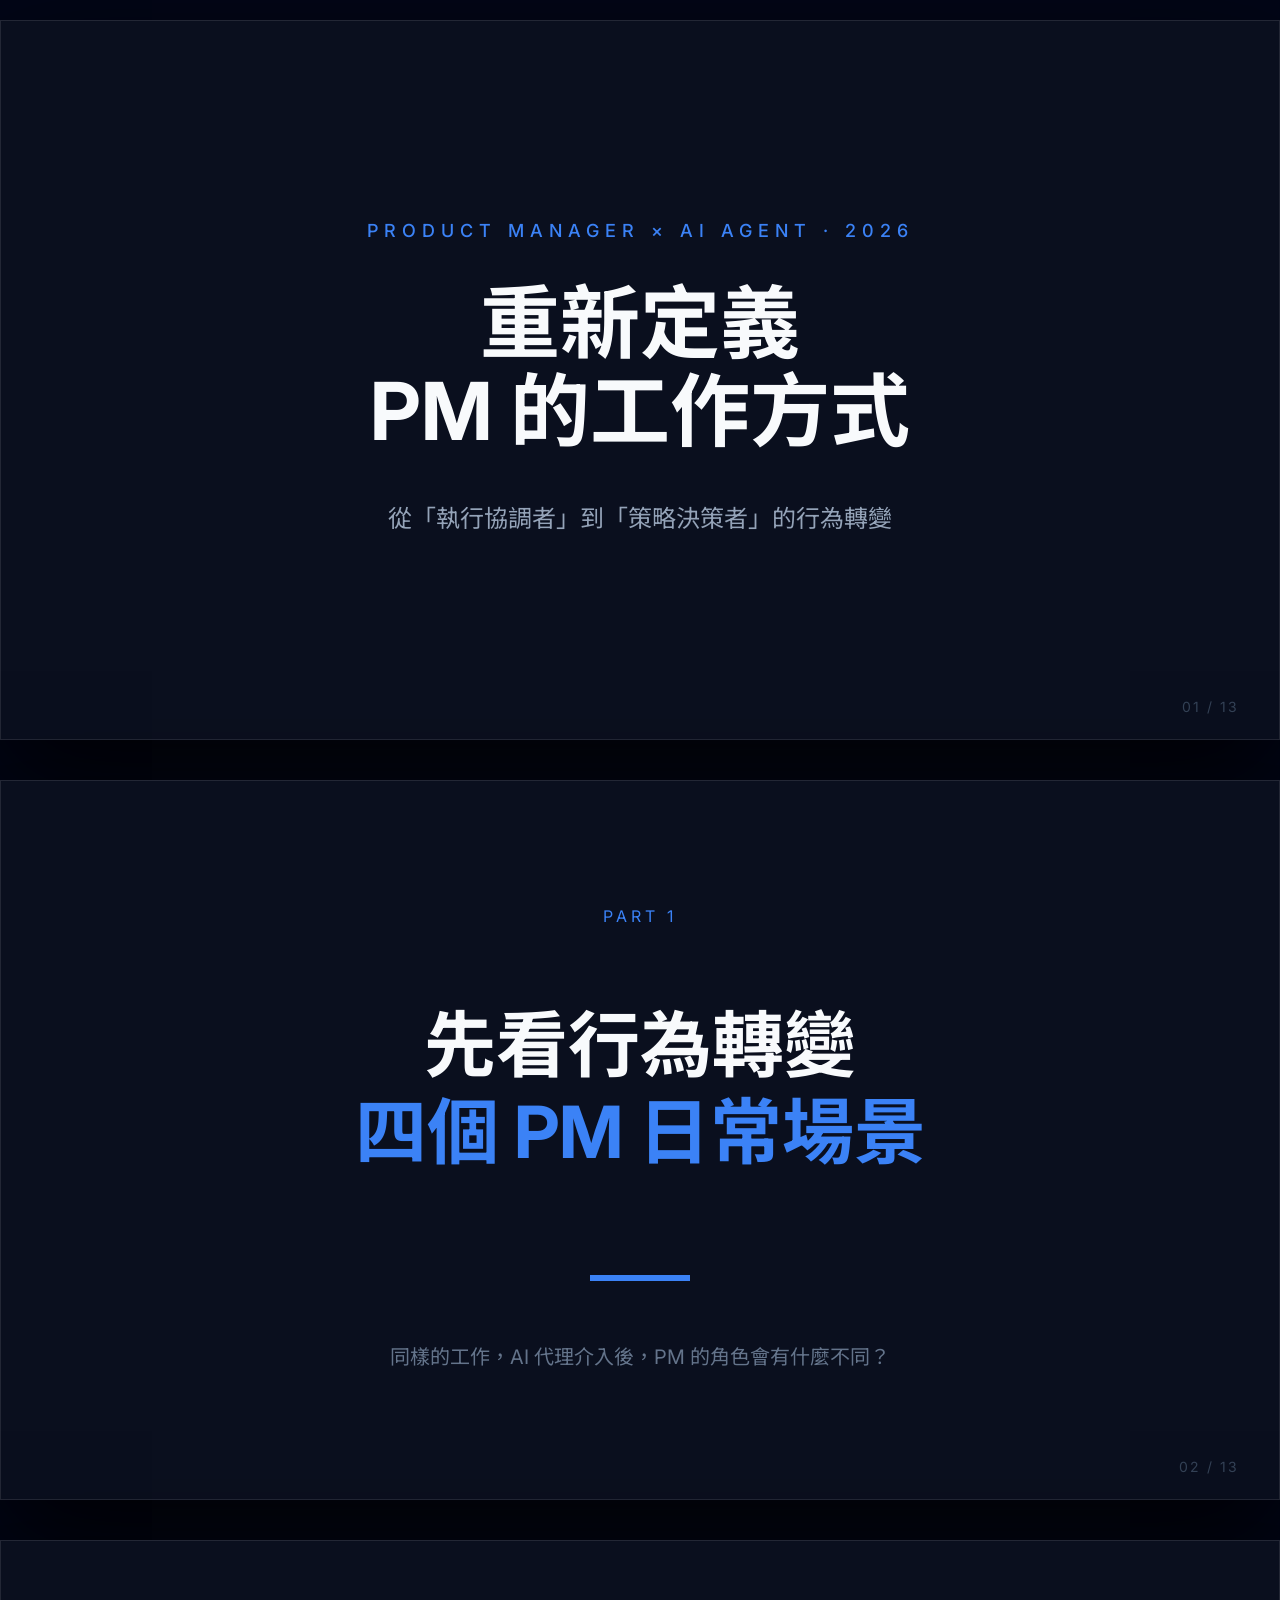
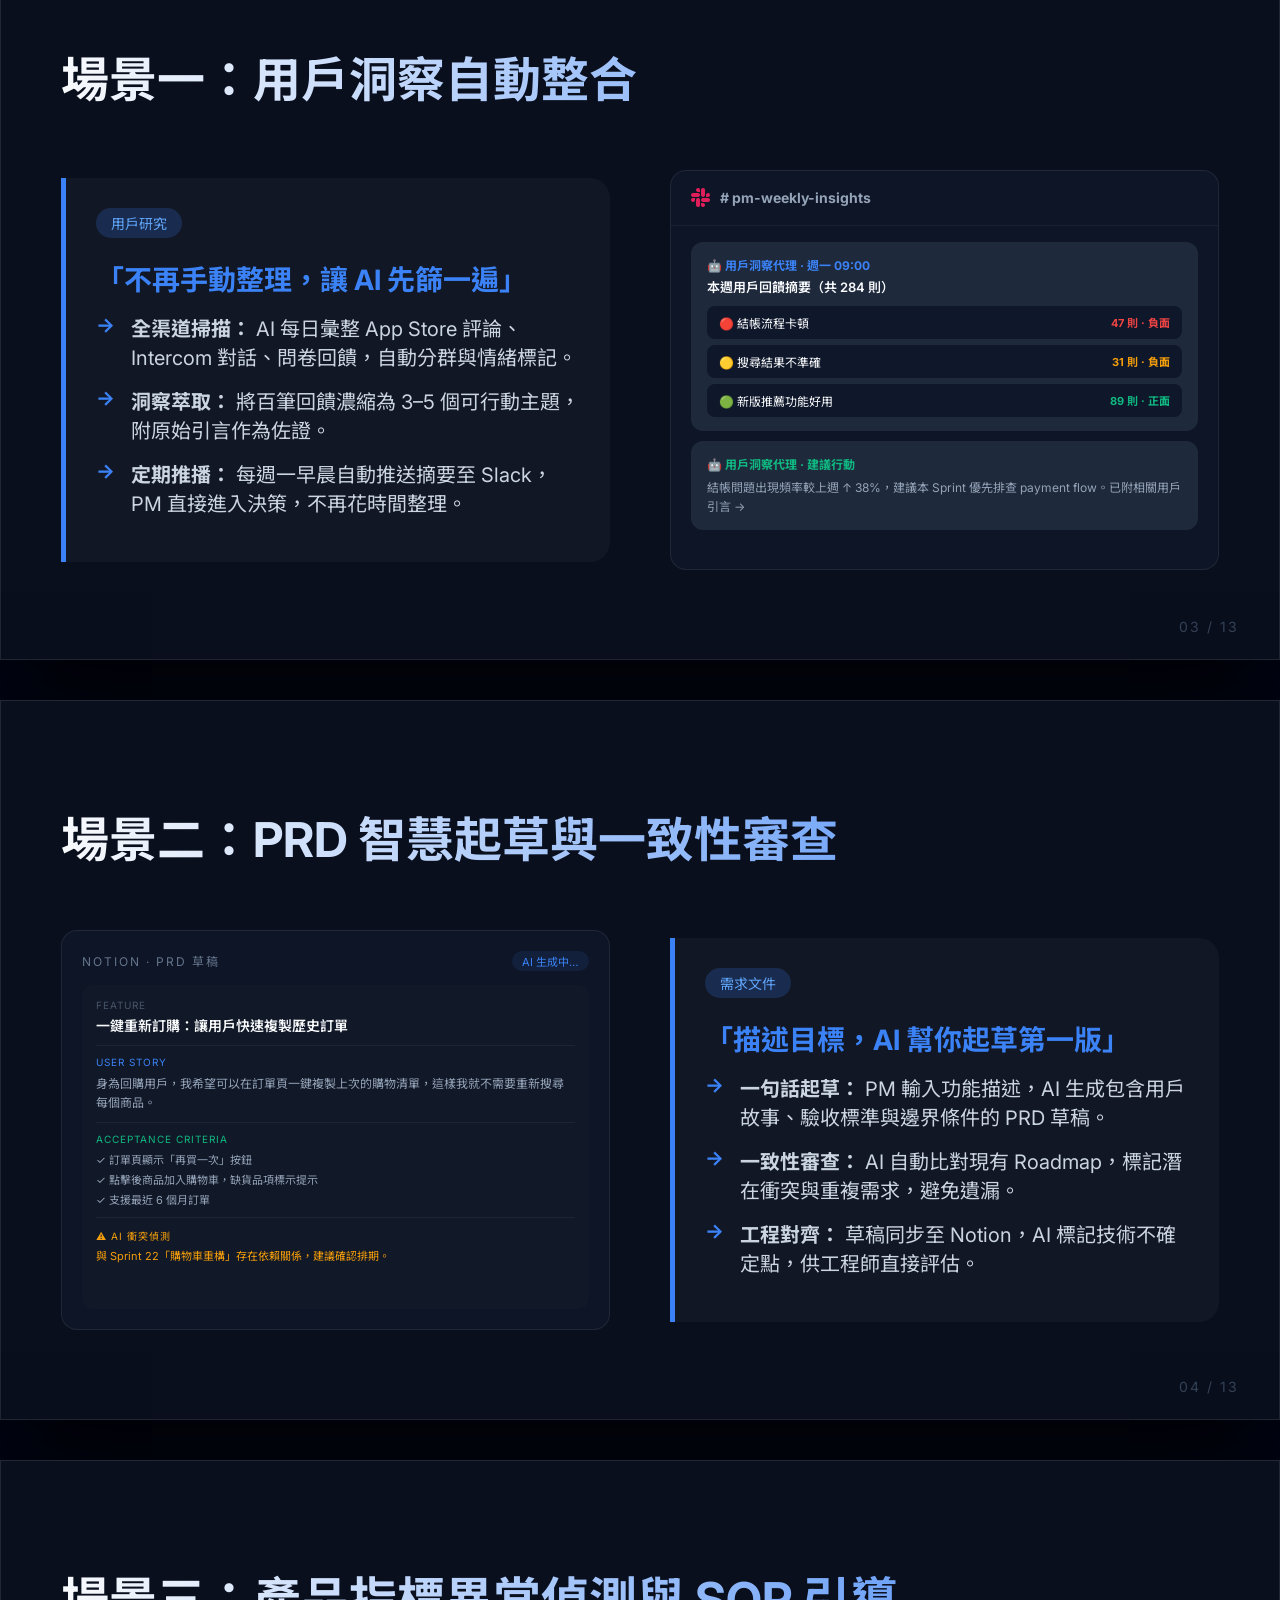
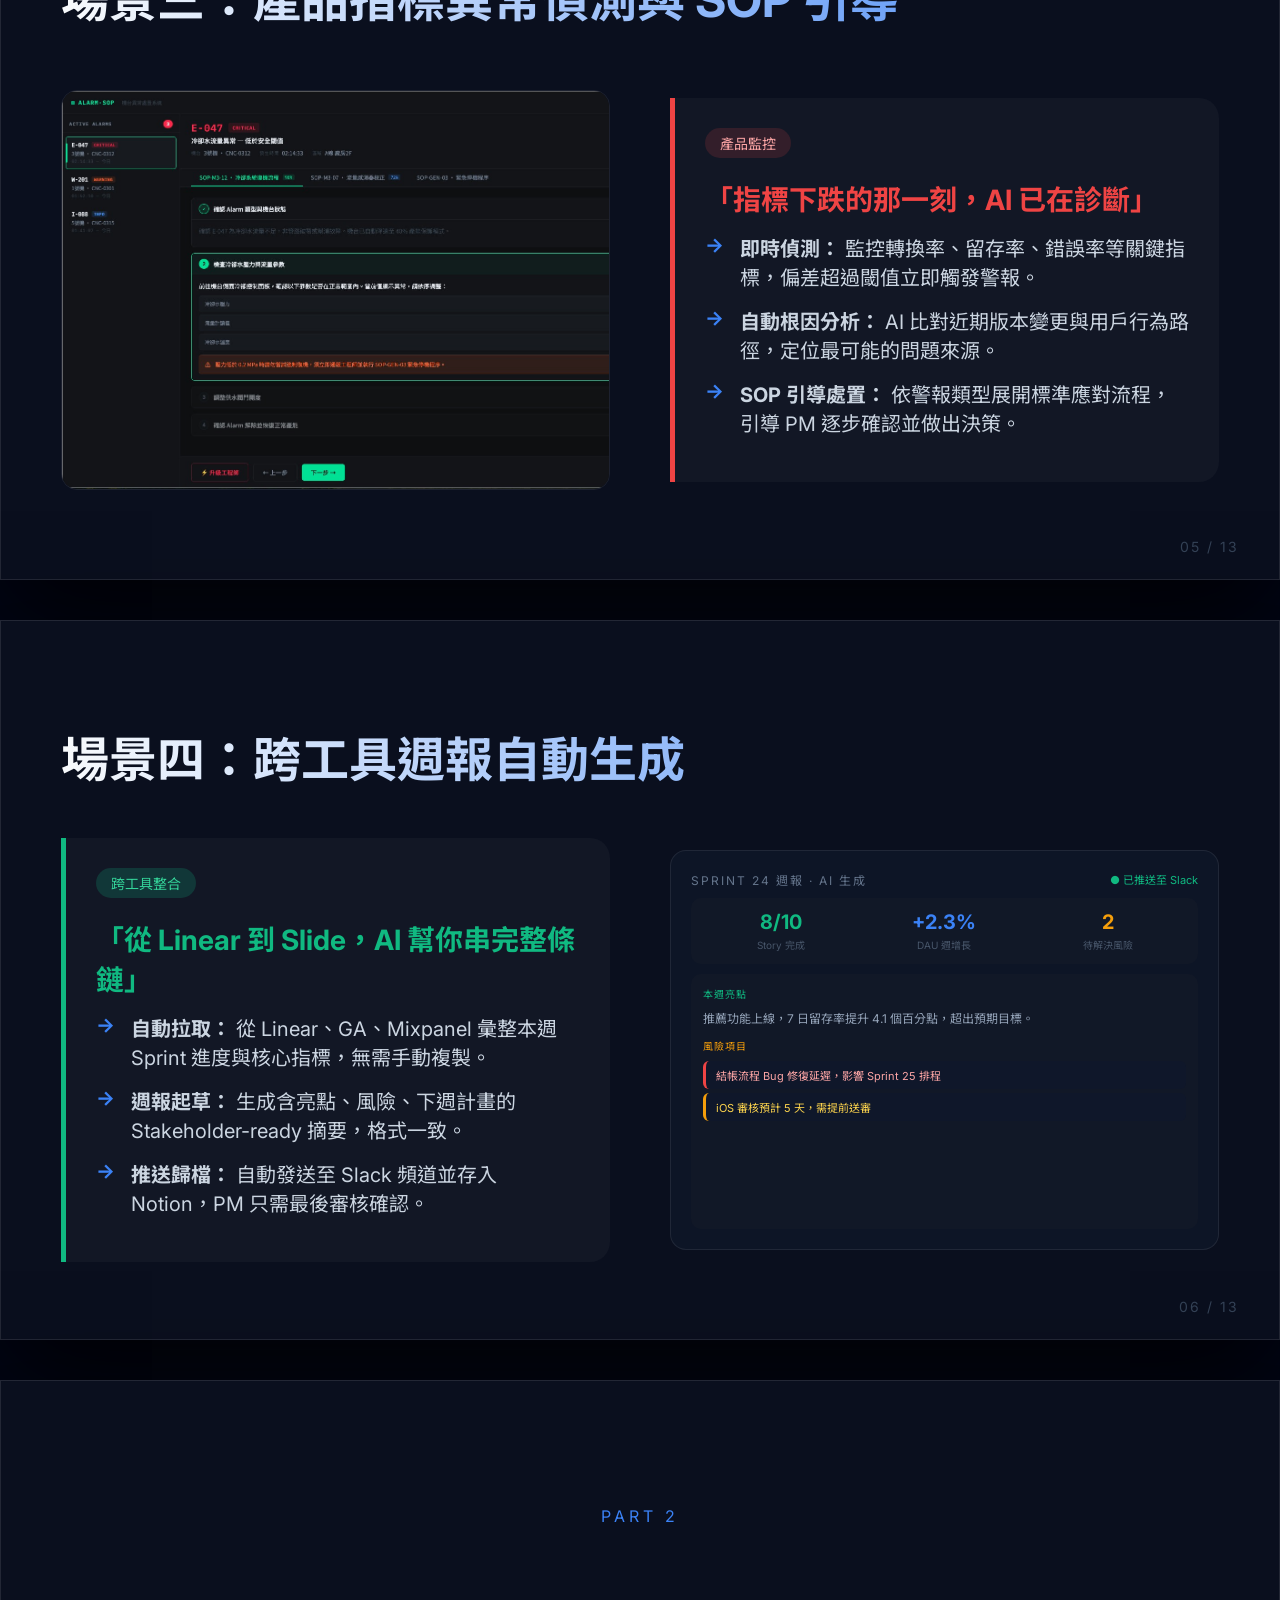
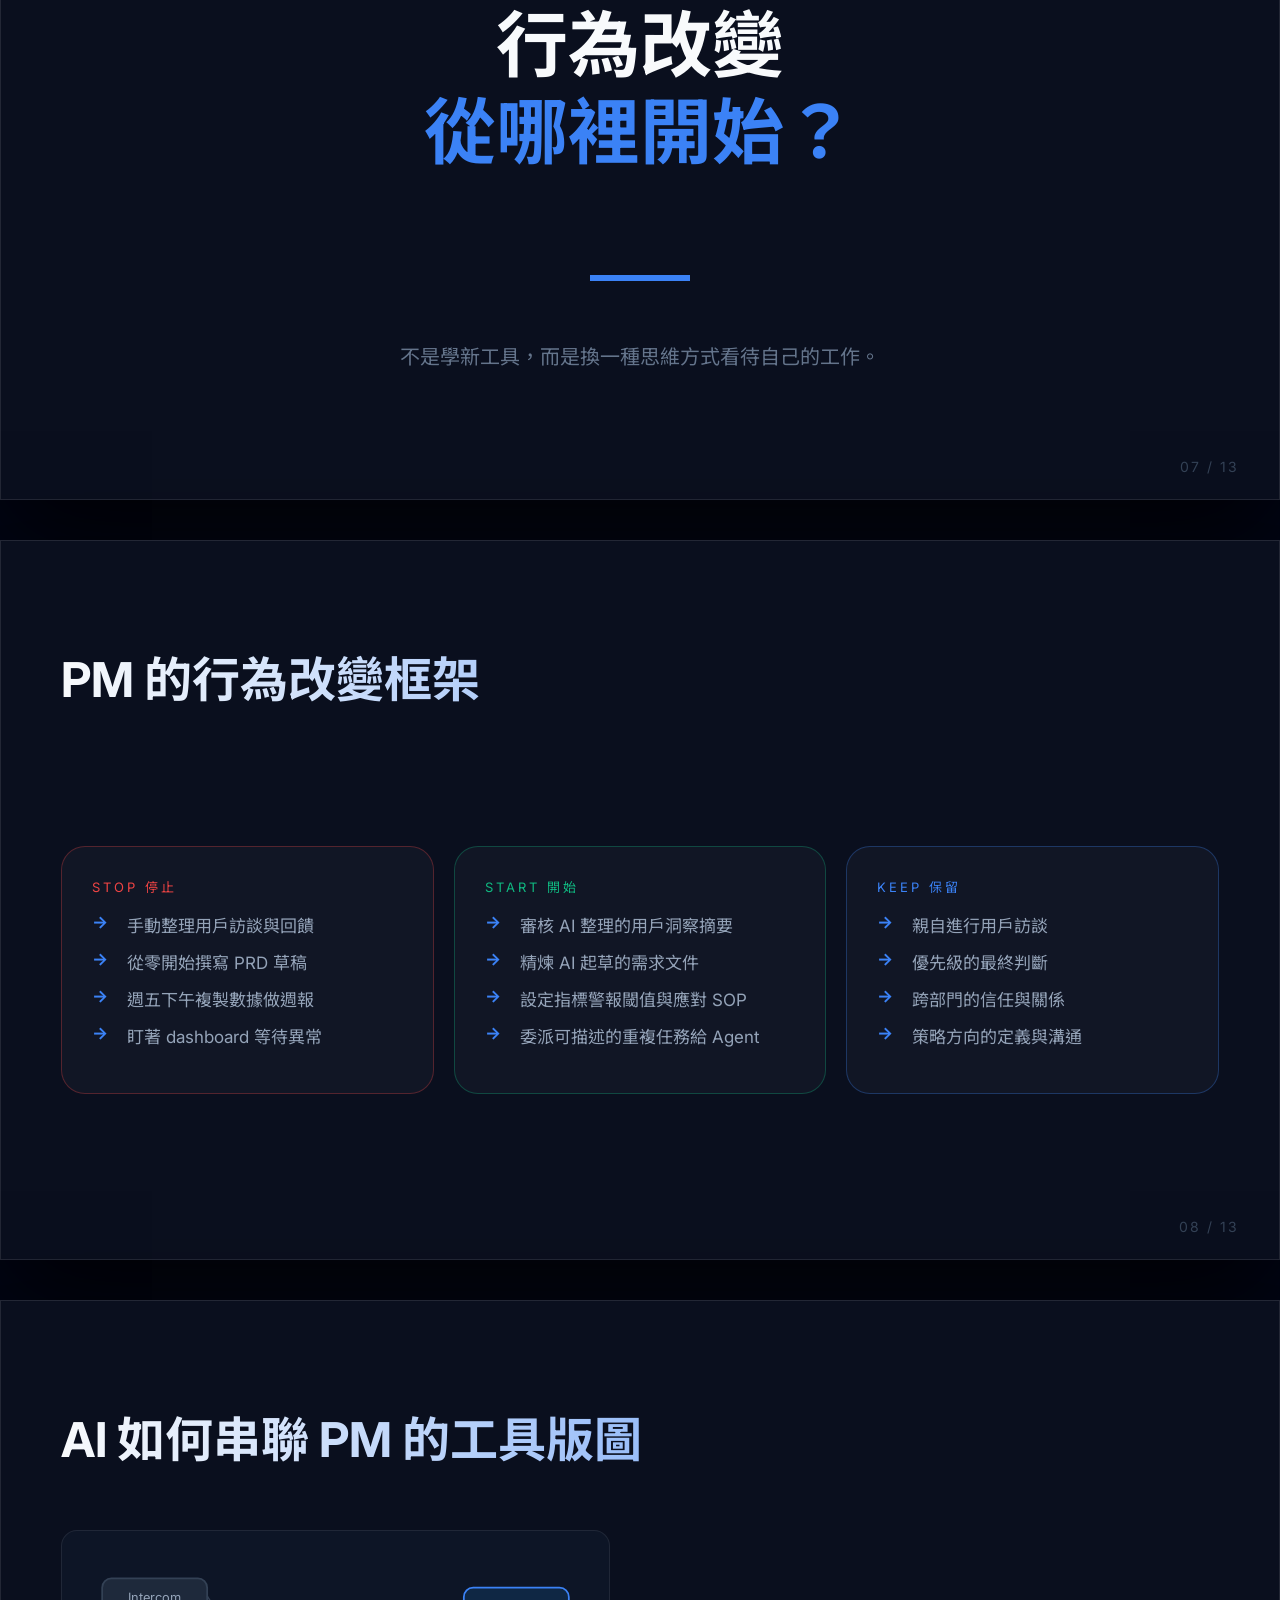
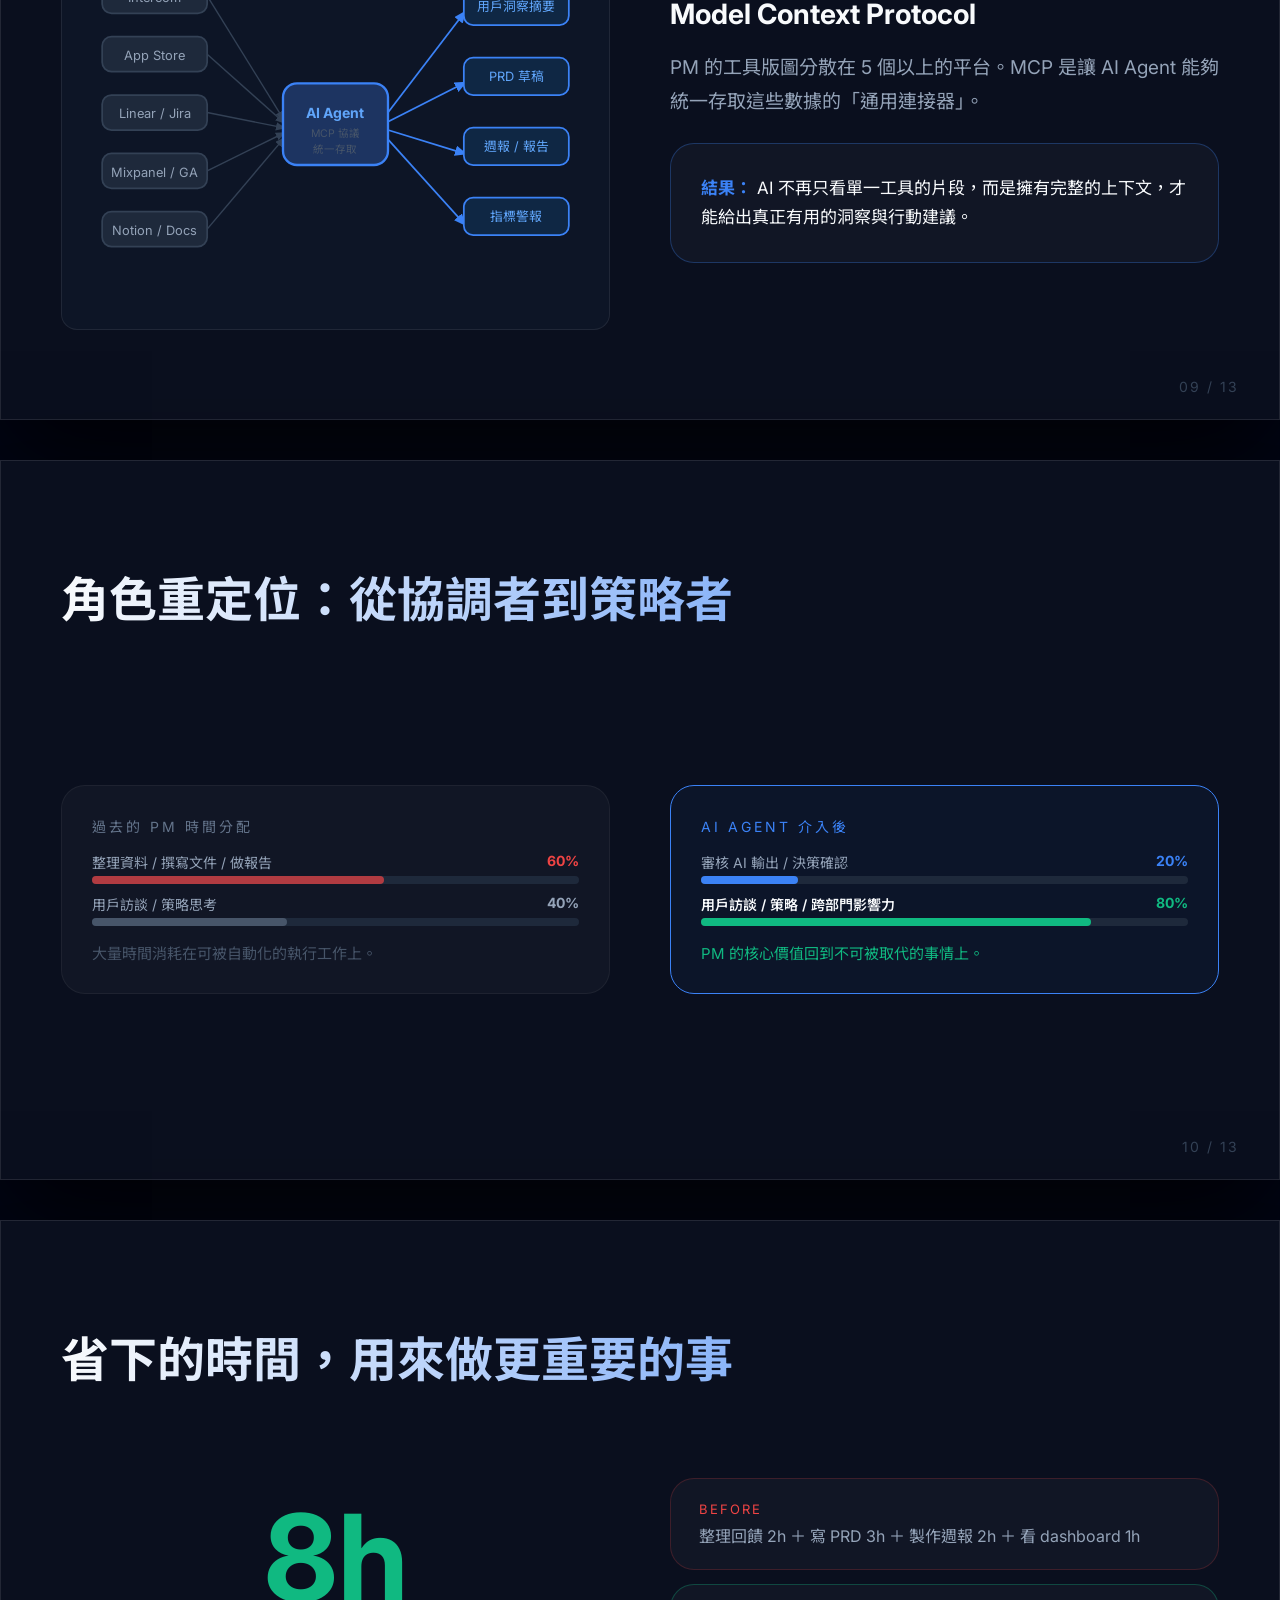
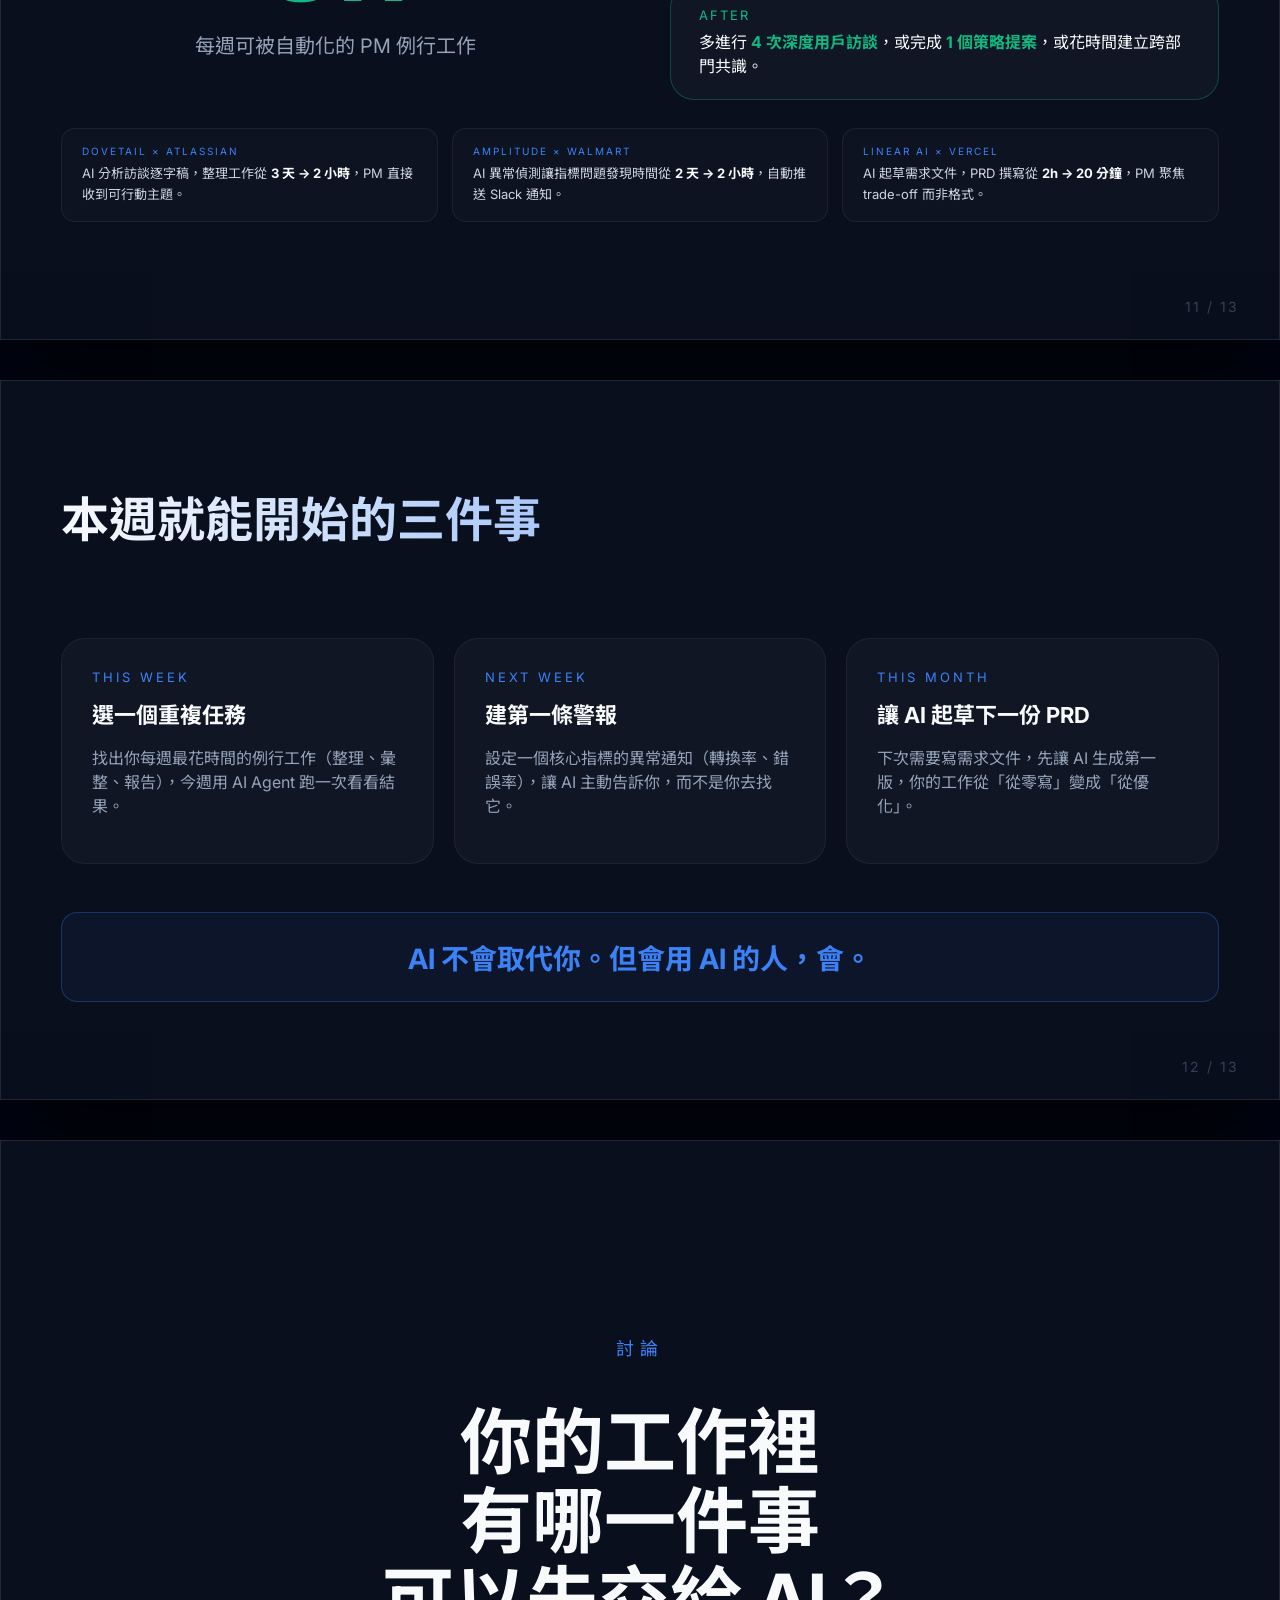
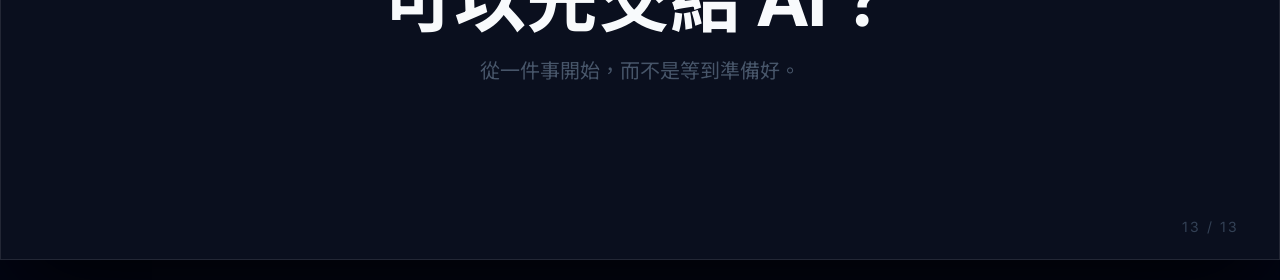
==== commit b7c47b36: "feat: add real case study citations to slide 11" ====
--- a/docs/index.html
+++ b/docs/index.html
@@ -400,20 +400,35 @@
 <div class="slide-container">
     <h2 class="slide-title">省下的時間，用來做更重要的事</h2>
     <div class="content-area">
-        <div class="two-column">
-            <div style="text-align:center;">
+        <div class="two-column" style="align-items:start;">
+            <div style="text-align:center; padding-top:20px;">
                 <div class="stats-highlight">8h</div>
-                <p style="font-size:22px; color:#94A3B8; margin-top:12px;">每週可被自動化的 PM 例行工作</p>
-            </div>
-            <div style="display:flex; flex-direction:column; gap:16px;">
-                <div class="tile" style="border-color:rgba(239,68,68,0.2);">
+                <p style="font-size:20px; color:#94A3B8; margin-top:12px;">每週可被自動化的 PM 例行工作</p>
+            </div>
+            <div style="display:flex; flex-direction:column; gap:14px;">
+                <div class="tile" style="border-color:rgba(239,68,68,0.2); padding:22px 28px;">
                     <p style="margin:0 0 6px; font-size:13px; color:#EF4444; letter-spacing:2px;">BEFORE</p>
-                    <p style="margin:0; font-size:17px; color:#94A3B8;">整理回饋 2h ＋ 寫 PRD 3h ＋ 製作週報 2h ＋ 看 dashboard 1h</p>
-                </div>
-                <div class="tile" style="border-color:rgba(16,185,129,0.3);">
+                    <p style="margin:0; font-size:16px; color:#94A3B8;">整理回饋 2h ＋ 寫 PRD 3h ＋ 製作週報 2h ＋ 看 dashboard 1h</p>
+                </div>
+                <div class="tile" style="border-color:rgba(16,185,129,0.3); padding:22px 28px;">
                     <p style="margin:0 0 6px; font-size:13px; color:#10B981; letter-spacing:2px;">AFTER</p>
-                    <p style="margin:0; font-size:17px; color:#F8FAFC;">多進行 <strong style="color:#10B981;">4 次深度用戶訪談</strong>，或完成 <strong style="color:#10B981;">1 個策略提案</strong>，或花時間建立跨部門共識。</p>
-                </div>
+                    <p style="margin:0; font-size:16px; color:#F8FAFC;">多進行 <strong style="color:#10B981;">4 次深度用戶訪談</strong>，或完成 <strong style="color:#10B981;">1 個策略提案</strong>，或花時間建立跨部門共識。</p>
+                </div>
+            </div>
+        </div>
+        <!-- 真實案例佐證列 -->
+        <div style="margin-top:28px; display:grid; grid-template-columns:repeat(3,1fr); gap:14px;">
+            <div style="border:1px solid rgba(255,255,255,0.06); border-radius:14px; padding:16px 20px; background:rgba(255,255,255,0.02);">
+                <p style="margin:0 0 6px; font-size:10px; color:#3B82F6; letter-spacing:2px; text-transform:uppercase;">Dovetail × Atlassian</p>
+                <p style="margin:0; font-size:13px; color:#CBD5E1; line-height:1.6;">AI 分析訪談逐字稿，整理工作從 <strong style="color:#F8FAFC;">3 天 → 2 小時</strong>，PM 直接收到可行動主題。</p>
+            </div>
+            <div style="border:1px solid rgba(255,255,255,0.06); border-radius:14px; padding:16px 20px; background:rgba(255,255,255,0.02);">
+                <p style="margin:0 0 6px; font-size:10px; color:#3B82F6; letter-spacing:2px; text-transform:uppercase;">Amplitude × Walmart</p>
+                <p style="margin:0; font-size:13px; color:#CBD5E1; line-height:1.6;">AI 異常偵測讓指標問題發現時間從 <strong style="color:#F8FAFC;">2 天 → 2 小時</strong>，自動推送 Slack 通知。</p>
+            </div>
+            <div style="border:1px solid rgba(255,255,255,0.06); border-radius:14px; padding:16px 20px; background:rgba(255,255,255,0.02);">
+                <p style="margin:0 0 6px; font-size:10px; color:#3B82F6; letter-spacing:2px; text-transform:uppercase;">Linear AI × Vercel</p>
+                <p style="margin:0; font-size:13px; color:#CBD5E1; line-height:1.6;">AI 起草需求文件，PRD 撰寫從 <strong style="color:#F8FAFC;">2h → 20 分鐘</strong>，PM 聚焦 trade-off 而非格式。</p>
             </div>
         </div>
     </div>
